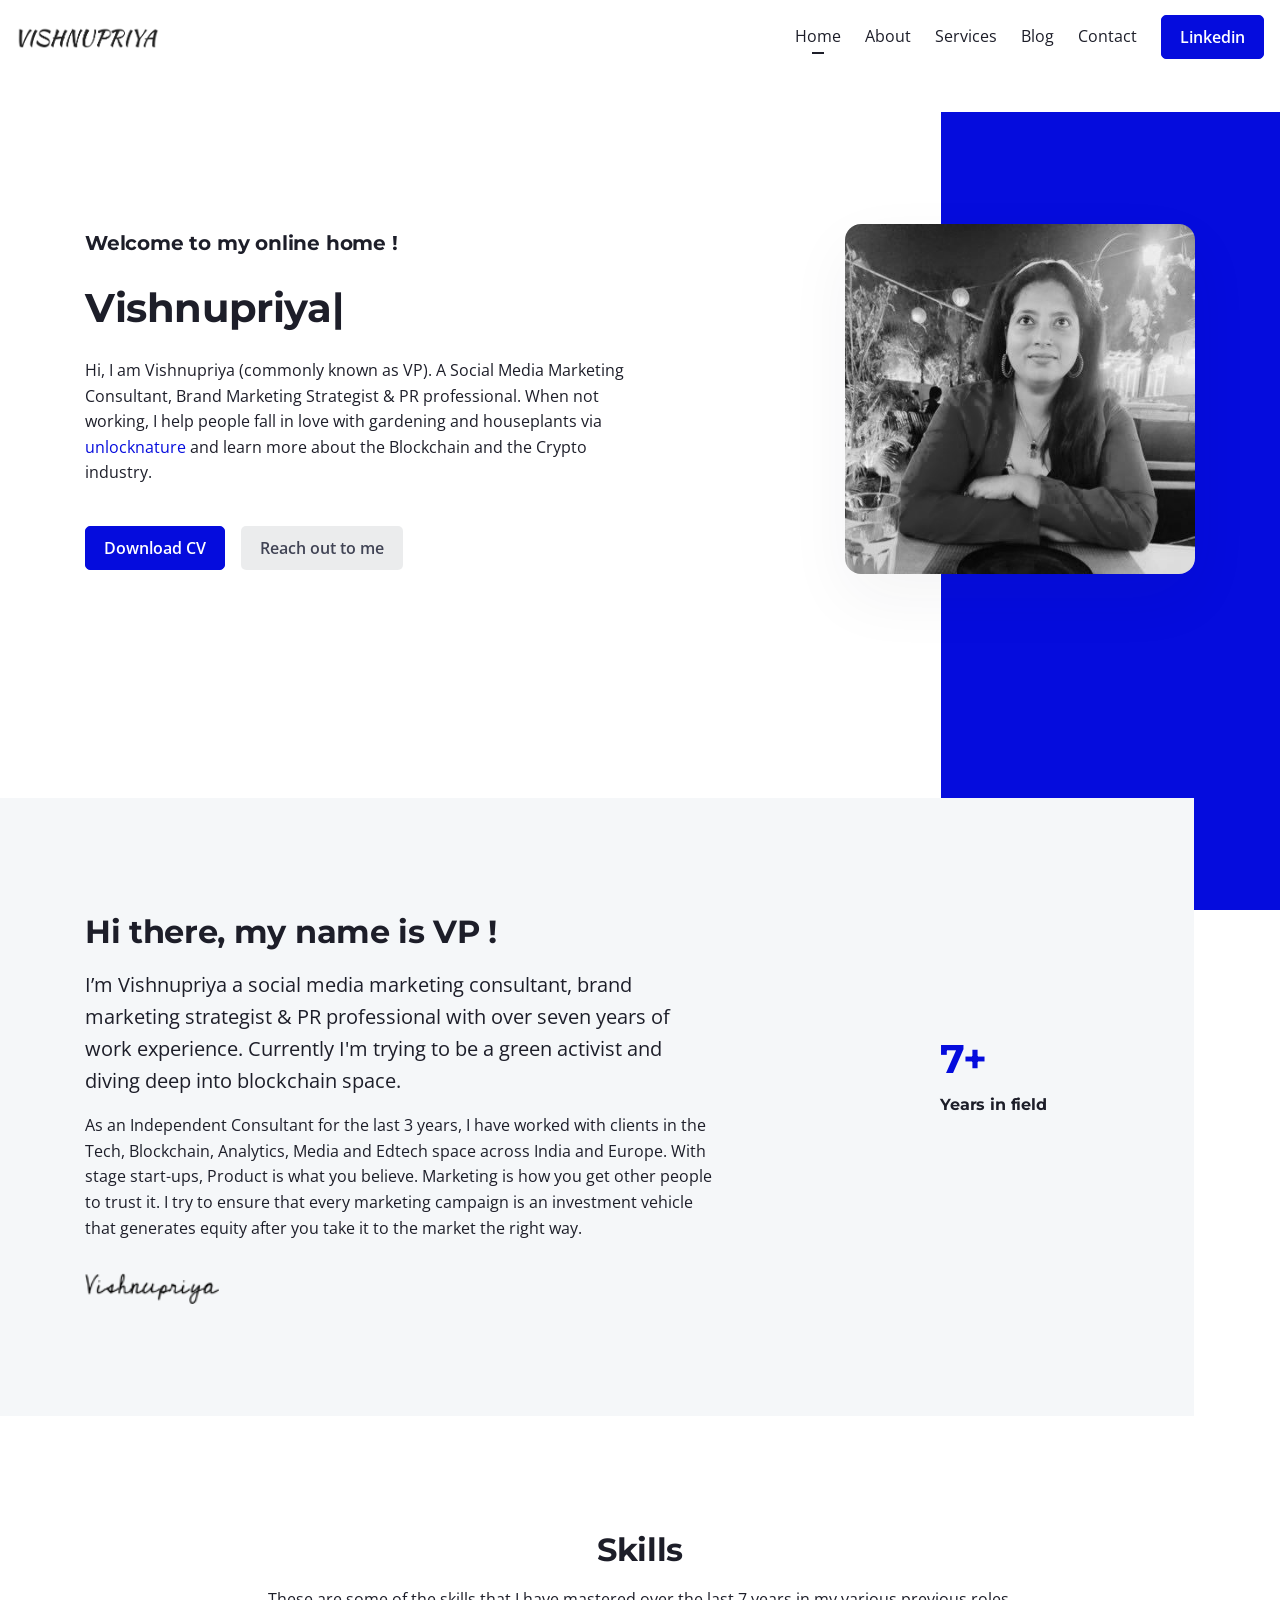
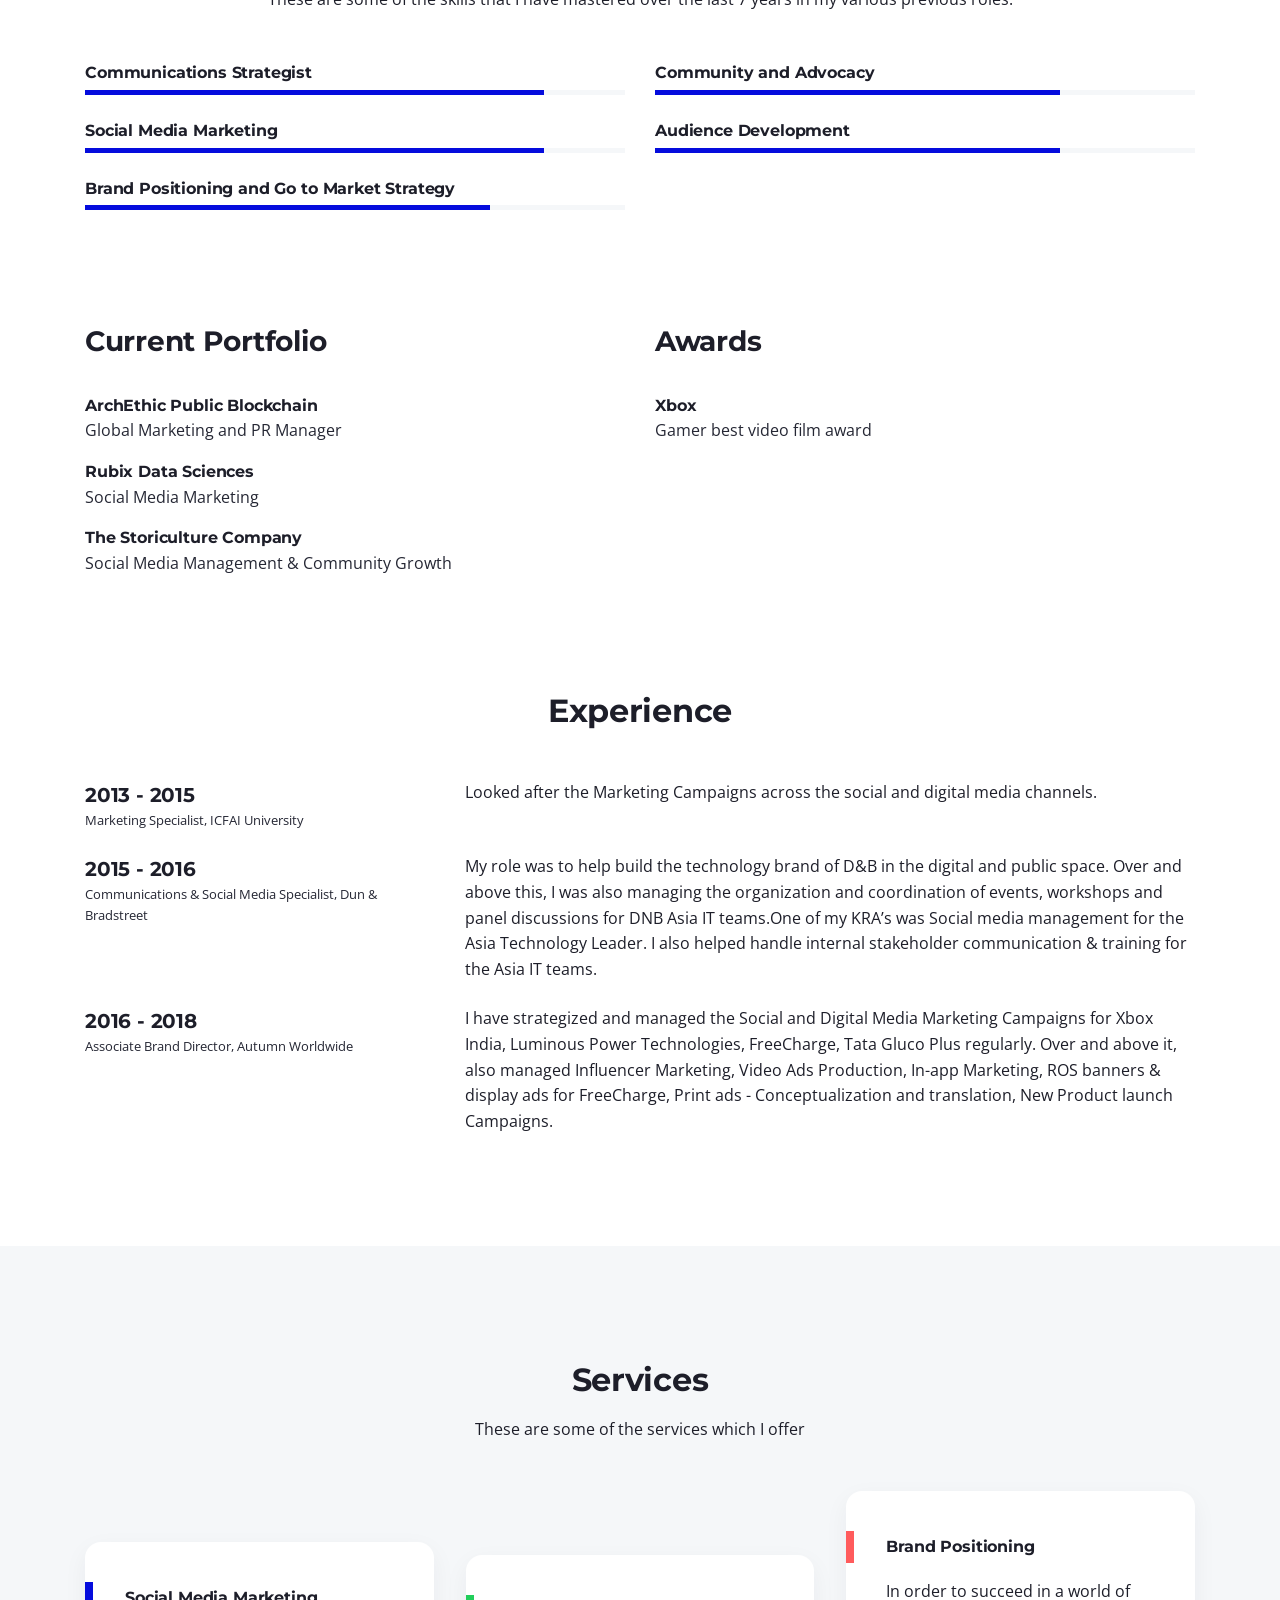
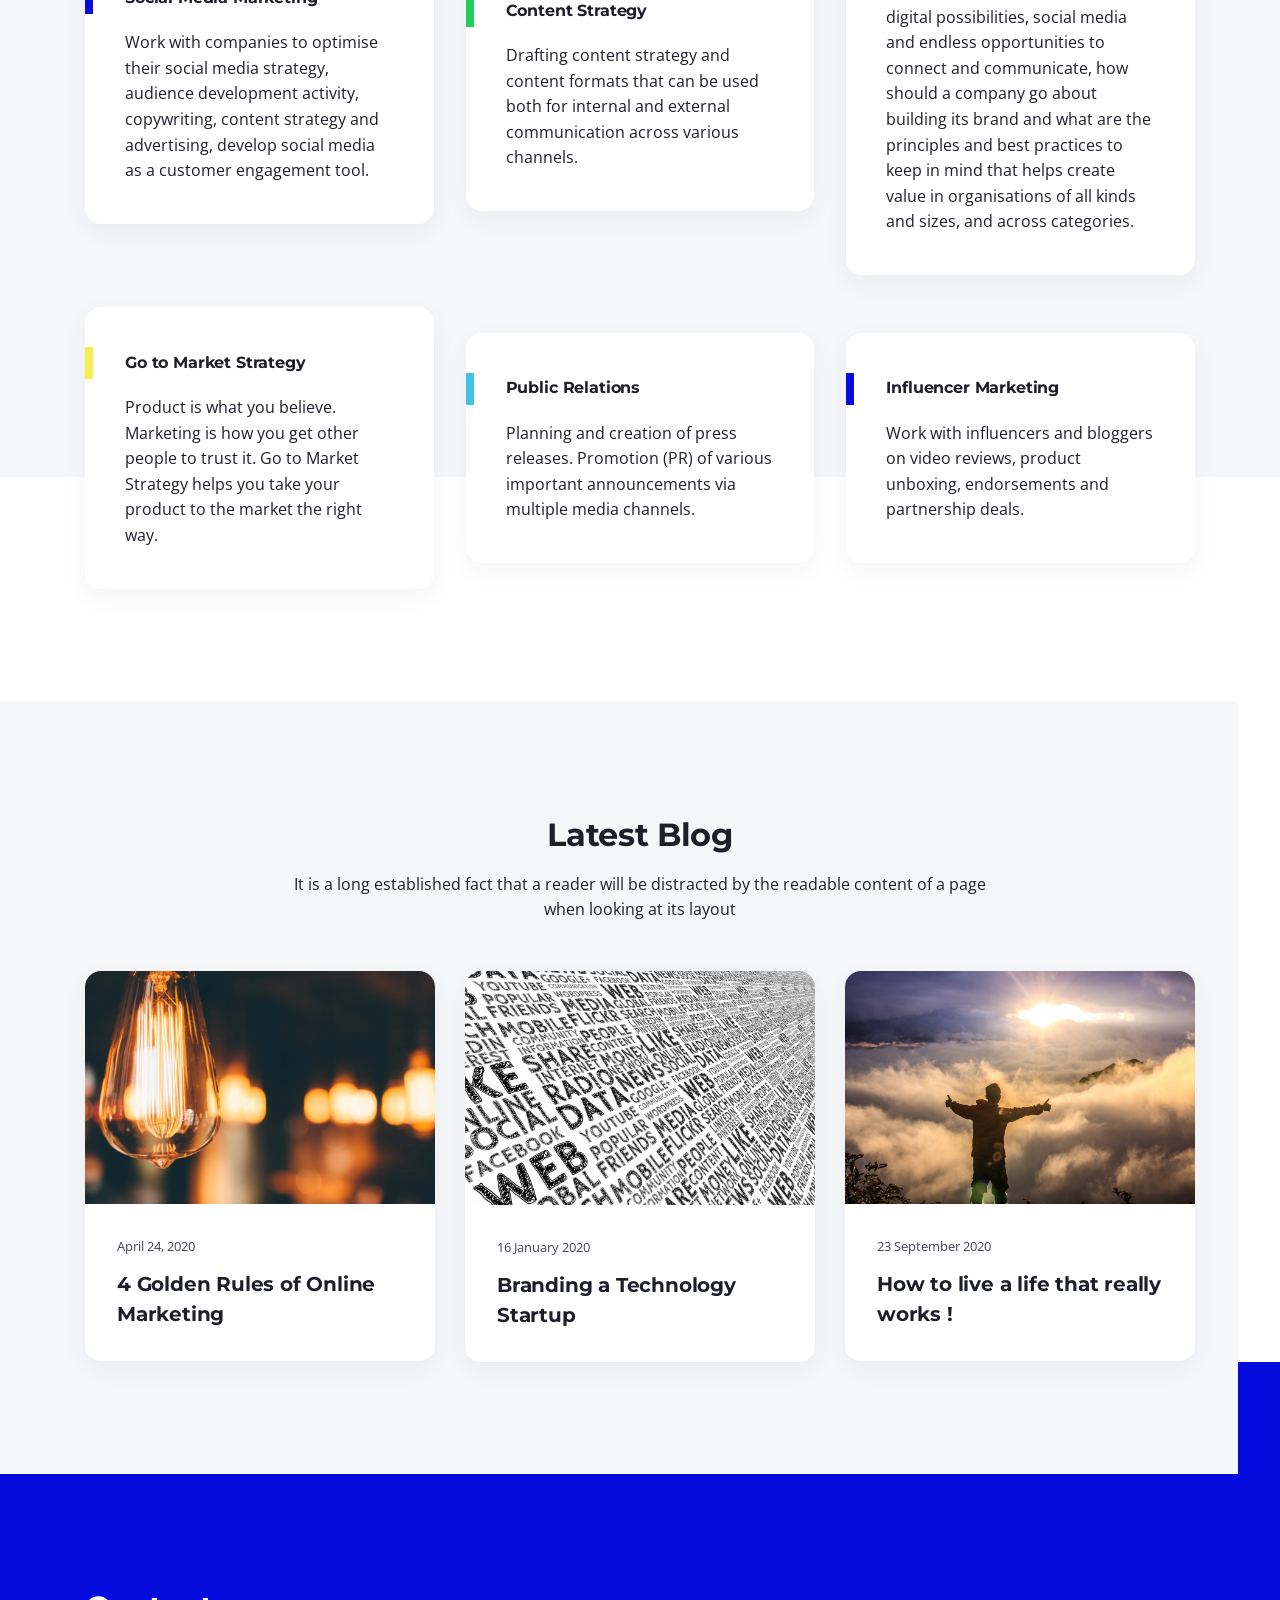
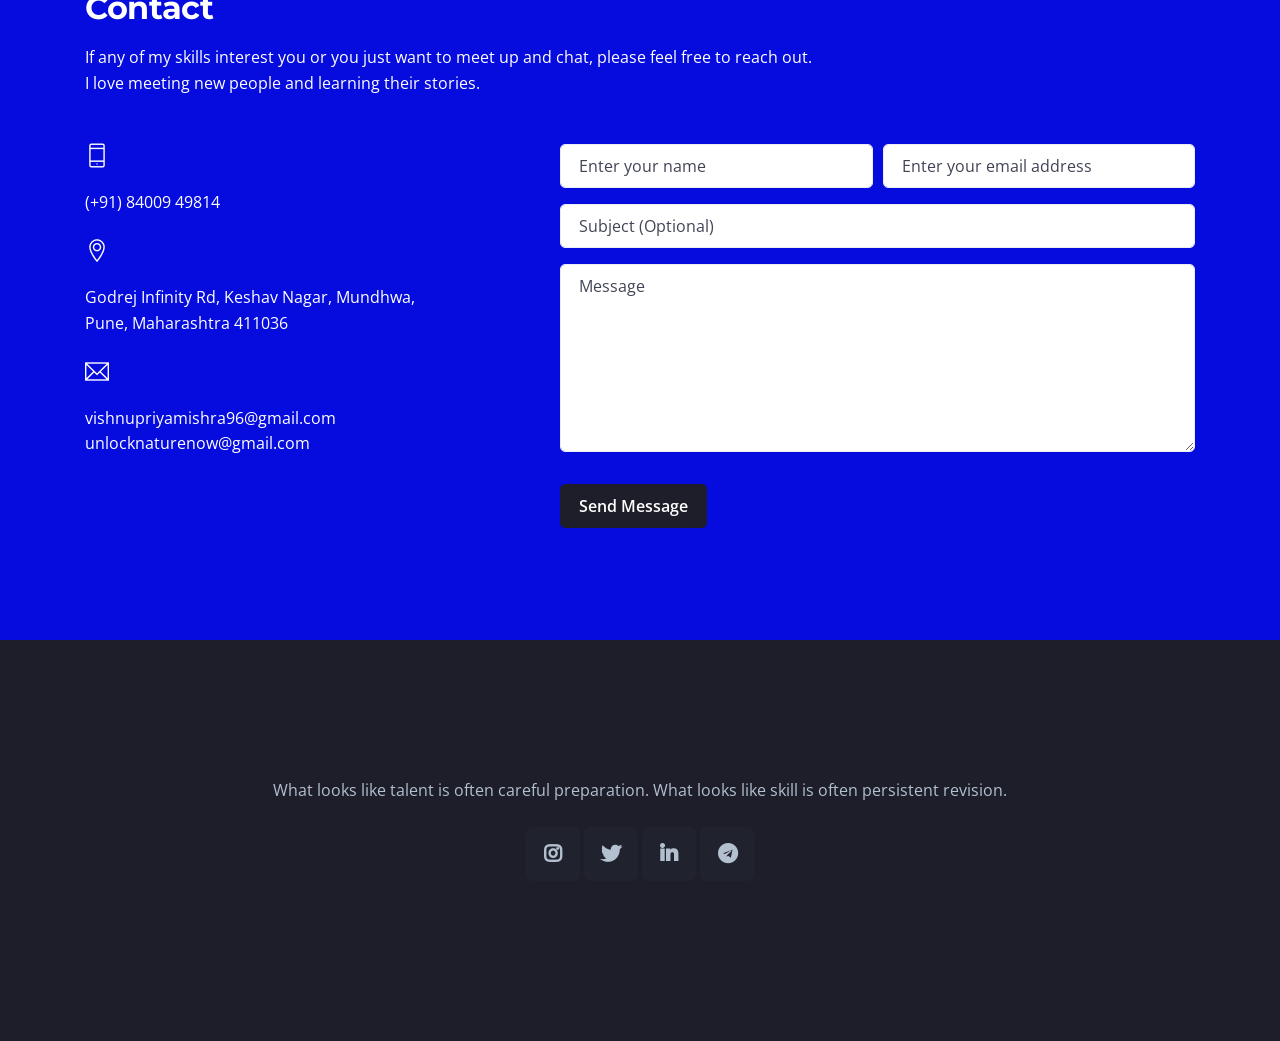
==== index.html @ 2e19e67f "portfolio" ====
﻿<!DOCTYPE html>
<html lang="en-US" class="no-js">
  <head>

    <!-- Title -->
    <title>Vishnupriya Portfolio</title>

    <!-- Required Meta Tags -->
    <meta charset="utf-8">
    <meta name="viewport" content="width=device-width, initial-scale=1, shrink-to-fit=no">
    <meta name="description" content="Bootstrap HTML template and UI kit by Erilisdesign">

    <!-- Libs CSS -->
    <link rel="stylesheet" href="assets/vendor/bootstrap/dist/css/bootstrap.min.css" type="text/css">
    <link rel="stylesheet" href="assets/vendor/font-awesome/css/all.min.css" type="text/css">
    <link rel="stylesheet" href="assets/vendor/themify-icons/css/themify-icons.css" type="text/css">
    <link rel="stylesheet" href="assets/vendor/slick/slick.min.css" type="text/css">
    <link rel="stylesheet" href="assets/vendor/featherlight/featherlight.min.css" type="text/css">
    <link rel="stylesheet" href="assets/vendor/featherlight/featherlight.gallery.min.css" type="text/css">

    <!-- Fonts -->
    <link href="https://fonts.googleapis.com/css2?family=Montserrat:wght@300;400;500;600;700&family=Open+Sans:wght@300;400;600;700&display=swap" rel="stylesheet">

    <!-- Theme CSS -->
    <link rel="stylesheet" href="assets/css/theme.css">
    <link rel="stylesheet" href="assets/css/utilities.css">

    <!-- Custom CSS -->
    <link rel="stylesheet" href="assets/css/custom.css">
    <link rel="icon" href="assets/images/favicon.png">

  </head>
  <body data-spy="scroll" data-target="#navbarCollapse">

    <!-- Loader -->
    <div class="loader bg-dark">
      <div class="spinner-grow text-primary" role="status">
        <span class="sr-only">Loading...</span>
      </div>
    </div>

    <!-- Site navigation -->
    <nav id="siteNavbar" class="site-navbar site-navbar-transparent navbar navbar-expand-lg navbar-light bg-white shadow-light fixed-top py-2">

      <a class="navbar-brand" href="index.html">
        <img src="assets/images/logo-white.png" alt="" class="navbar-brand-img navbar-brand-img-light">
       
        <img src="assets/images/VP6.png" alt="" width="108" class="navbar-brand-img navbar-brand-img-dark">
      </a>

      <button class="navbar-toggler-alternative" type="button" data-toggle="collapse" data-target="#navbarCollapse" aria-controls="siteNavbar" aria-expanded="false" aria-label="Toggle navigation">
        <span class="navbar-toggler-alternative-icon">
          <span></span>
        </span>
      </button>

      <div class="navbar-collapse collapse" id="navbarCollapse">

        <ul class="navbar-nav ml-auto">
          <li class="nav-item">
            <a class="nav-link scrollto" href="#home">Home</a>
          </li>
          <li class="nav-item">
            <a class="nav-link scrollto" href="#about">About</a>
          </li>
          <li class="nav-item">
            <a class="nav-link scrollto" href="#services">Services</a>
          </li>
          <!--li class="nav-item">
            <a class="nav-link scrollto" href="#portfolio">Portfolio</a>
          </li-->
          <li class="nav-item">
            <a class="nav-link scrollto" href="#blog">Blog</a>
          </li>
          <li class="nav-item">
            <a class="nav-link scrollto" href="#contact">Contact</a>
          </li>
        </ul>

        <a class="btn btn-primary d-block d-lg-inline-block ml-lg-3" href="https://www.linkedin.com/in/vishnupriyamishra/" target="_blank" rel="noopener nofollow">Linkedin</a>

      </div>
    </nav>

    <!-- Button - Back to top -->
    <a href="#" class="btn-back-to-top scrollto btn btn-icon btn-primary shadow-light mb-4 mr-4" tabindex="-1">
      <i class="fas fa-chevron-up btn-icon-inner"></i>
    </a>

    <section id="home" class="py-9 py-xl-12">
      <div class="container position-absolute top-0 bottom-0 left-0 right-0 mr-0 mx-lg-auto zindex-0 mt-12 d-none d-lg-block">
        <div class="row no-gutters position-absolute top-0 bottom-0 left-0 right-0">
          <div class="col-3 offset-9 position-absolute top-0 bottom-0 left-0 right-0">
            <div class="overlay overlay-advanced bg-primary vw-100 mb-n9 mb-xl-n12 ml-4"></div>
          </div>
        </div>
      </div>
      <div class="container align-self-center py-9 py-xl-12">
        <div class="row align-items-center">
          <div class="col-lg-6 text-center text-lg-left mb-8 mb-lg-0">

            <p class="h5 mb-5">Welcome to my online home !</p>
            <h1 class="mb-5">
              <span class="font-weight-bold" data-toggle="typed" data-options='{"strings": ["Vishnupriya", "Marketing Professional", "PR consultant"]}'></span>
            </h1>
            <p class="mb-7">Hi, I am Vishnupriya (commonly known as VP). A Social Media Marketing Consultant, Brand Marketing Strategist & PR professional. When not working, I help people fall in love with gardening and houseplants via <a href="https://www.instagram.com/unlocknature_/" target="_blank">unlocknature</a> and learn more about the Blockchain and the Crypto industry.</p>
            <a href="./vp-resume.pdf" target="_blank" class="btn btn-primary d-block d-md-inline-block mb-3 mb-md-0" download>Download CV</a>
            <a href="#contact" class="btn btn-soft-secondary scrollto d-block ml-md-3 d-md-inline-block">Reach out to me</a>

          </div>
          <div class="col-lg-4 offset-lg-2">
            <img class="img-fluid d-block w-50 w-lg-100 rounded-3x shadow-light-lg mx-auto" src="assets/images/avatars/bitmap.png" alt="">
          </div>
        </div>
      </div>
    </section>

    <!-- About -->
    <section id="about" class="py-9 py-xl-12">
      <div class="container position-absolute top-0 bottom-0 left-0 right-0 mr-0 mx-xl-auto zindex-0">
        <div class="overlay overlay-advanced bg-light vw-100 left-auto mr-xl-4"></div>
      </div>
      <div class="container">
        <div class="row align-items-center">
          <div class="col-lg-7 mb-9 mb-lg-0">
            <h2 class="mb-4">Hi there, my name is VP !</h2>
            <p class="lead">I’m Vishnupriya a social media marketing consultant, brand marketing strategist & PR professional with over seven years of work experience. Currently I'm trying to be a green activist and diving deep into blockchain space.</p>
            <p class="mb-6">As an Independent Consultant for the last 3 years, I have worked with clients in the Tech, Blockchain, Analytics, Media and Edtech space across India and Europe. With stage start-ups, Product is what you believe. Marketing is how you get other people to trust it. I try to ensure that every marketing campaign is an investment vehicle that generates equity after you take it to the market the right way. 
              </p>
            <img src="assets/images/image123.png" alt="">
          </div>
          <div class="col-lg-3 offset-lg-2">
            <div class="row">
              <div class="col-sm-4 col-lg-12 mb-5 mb-sm-0 mb-lg-5">
                <p class="h1 text-primary mb-2">7+</p>
                <p class="h6 mb-0">Years in field</p>
              </div>

              <div class="col-sm-4 col-lg-12 mb-5 mb-sm-0 mb-lg-5">
                <p class="h1 text-primary mb-2"></p>
                <p class="h6 mb-0"></p>
              </div>

              <div class="col-sm-4 col-lg-12">
                <p class="h1 text-primary mb-2"></p>
                <p class="h6 mb-0"></p>
              </div>
            </div>
          </div>
        </div>
      </div>
    </section>

    <section class="py-9 py-xl-12">
      <div class="container">
        <div class="row mb-8">
          <div class="col-lg-9 mx-auto text-center">
            <h2 class="mb-4">Skills</h2>
            <p>These are some of the skills that I have mastered over the last 7 years in my various previous roles.</p>
          </div>
        </div>
        <div class="row mb-9 mb-xl-12">
          <div class="col-md-6 mb-4 mb-md-0">
            <p class="h6 mb-1">Communications Strategist</p>
            <div class="progress mb-5 rounded-0" style="height:5px">
              <div class="progress-bar" role="progressbar" style="width: 85%" aria-valuenow="85" aria-valuemin="0" aria-valuemax="100"></div>
            </div>
            <p class="h6 mb-1">Social Media Marketing</p>
            <div class="progress mb-5 rounded-0" style="height:5px">
              <div class="progress-bar" role="progressbar" style="width: 85%" aria-valuenow="85" aria-valuemin="0" aria-valuemax="100"></div>
            </div>
            <p class="h6 mb-1">Brand Positioning and Go to Market Strategy</p>
            <div class="progress rounded-0" style="height:5px">
              <div class="progress-bar" role="progressbar" style="width: 75%" aria-valuenow="75" aria-valuemin="0" aria-valuemax="100"></div>
            </div>
          </div>
          <div class="col-md-6">
            <p class="h6 mb-1">Community and Advocacy</p>
            <div class="progress mb-5 rounded-0" style="height:5px">
              <div class="progress-bar" role="progressbar" style="width: 75%" aria-valuenow="75" aria-valuemin="0" aria-valuemax="100"></div>
            </div>
            <p class="h6 mb-1">Audience Development </p>
            <div class="progress rounded-0" style="height:5px">
              <div class="progress-bar" role="progressbar" style="width: 75%" aria-valuenow="75" aria-valuemin="0" aria-valuemax="100"></div>
            </div>
          </div>
        </div>

        <div class="row mb-9 mb-xl-12">
          <div class="col-md-6">
            <h5 class="h3 text-center text-lg-left mb-6">Current Portfolio</h5>
            <p class="h6 mb-0">ArchEthic Public Blockchain</p>
            <p class="text-gray-800">Global Marketing and PR Manager</p>
            <p class="h6 mb-0">Rubix Data Sciences</p>
            <p class="text-gray-800">Social Media Marketing</p>
            <p class="h6 mb-0">The Storiculture Company</p>
            <p class="text-gray-800">Social Media Management & Community Growth</p>
          </div>

          <div class="col-md-6 mb-7 mb-md-0">
            <h5 class="h3 text-center text-lg-left mb-6">Awards</h5>
            <p class="h6 mb-0">Xbox</p>
            <p class="text-gray-800">Gamer best video film award</p>
          </div>
        </div>

        <h2 class="text-center mb-8">Experience</h2>

        <div class="row mb-5">
          <div class="col-lg-4 mb-1 mb-lg-0">
            <p class="h5 mb-0">2013 - 2015</p>
            <p class="small text-gray-800"> Marketing Specialist, ICFAI University</p>
          </div>
          <div class="col-lg-8">
            <p>Looked after the Marketing Campaigns across the social and digital media channels.</p>
          </div>
        </div>

        <div class="row mb-5">
          <div class="col-lg-4 mb-1 mb-lg-0">
            <p class="h5 mb-0">2015 - 2016</p>
            <p class="small text-gray-800"> Communications & Social Media Specialist, Dun & Bradstreet</p>
          </div>
          <div class="col-lg-8">
            <p>My role was to help build the technology brand of D&B in the digital and public space. Over and above this, I was also managing the organization and coordination of events, workshops and panel discussions for DNB Asia IT teams.
              ​
              One of my KRA’s was ​Social media management for the Asia Technology Leader. I also helped handle internal stakeholder communication & training for the Asia IT teams.
              </p>
          </div>
        </div>

        <div class="row">
          <div class="col-lg-4 mb-1 mb-lg-0">
            <p class="h5 mb-0">2016 - 2018</p>
            <p class="small text-gray-800">Associate Brand Director, Autumn Worldwide</p>
          </div>
          <div class="col-lg-8">
            <p>I have strategized and managed the Social and Digital Media Marketing Campaigns for 
              Xbox India,
              Luminous Power Technologies,
              FreeCharge,
              Tata Gluco Plus regularly. 
              
              Over and above it, also managed
              
              Influencer Marketing,
              
              Video Ads Production,
              
              In-app Marketing, ROS banners & display ads for FreeCharge,
              
              Print ads - Conceptualization and translation, 
              
              New Product launch Campaigns.
              
            </p>
          </div>
        </div>
      </div>
    </section>

    <!-- Services -->
    <section id="services" class="pt-9 pt-xl-12 pb-0 bg-light">
      <div class="container">
        <div class="row mb-8">
          <div class="col-lg-9 mx-auto text-center">
            <h2 class="mb-4">Services</h2>
            <p>These are some of the services which I offer</p>
          </div>
        </div>
        <div class="row align-items-center mt-n6 mb-n9 mb-xl-n12 mx-n4">

          <div class="col-md-6 col-lg-4 pt-6 px-4">
            <div class="p-7 shadow-light shadow-lift rounded-3x bg-white">
              <div class="d-flex align-items-center mb-4 ml-n7">
                <div class="w--2 h--8 bg-primary mr-6 my-0"></div>
                <h4 class="h6 mb-0">Social Media Marketing</h4>
              </div>
              <p>Work with companies to optimise their social media strategy, audience development activity, copywriting, content strategy and advertising, develop social media as a customer engagement tool.</p>
            </div>
          </div>

          <div class="col-md-6 col-lg-4 pt-6 px-4">
            <div class="p-7 shadow-light shadow-lift rounded-3x bg-white">
              <div class="d-flex align-items-center mb-4 ml-n7">
                <div class="w--2 h--8 bg-success mr-6 my-0"></div>
                <h4 class="h6 mb-0">Content Strategy</h4>
              </div>
              <p>Drafting content strategy and content formats that can be used both for internal and external communication across various channels. </p>
            </div>
          </div>

          <div class="col-md-6 col-lg-4 pt-6 px-4">
            <div class="p-7 shadow-light shadow-lift rounded-3x bg-white">
              <div class="d-flex align-items-center mb-4 ml-n7">
                <div class="w--2 h--8 bg-danger mr-6 my-0"></div>
                <h4 class="h6 mb-0">Brand Positioning</h4>
              </div>
              <p>In order to succeed in a world of digital possibilities, social media and endless opportunities to connect and communicate, how should a company go about building its brand and what are the principles and best practices to keep in mind that helps create value in organisations of all kinds and sizes, and across categories.
              </p>
            </div>
          </div>

          <div class="col-md-6 col-lg-4 pt-6 px-4">
            <div class="p-7 shadow-light shadow-lift rounded-3x bg-white">
              <div class="d-flex align-items-center mb-4 ml-n7">
                <div class="w--2 h--8 bg-warning mr-6 my-0"></div>
                <h4 class="h6 mb-0">Go to Market Strategy</h4>
              </div>
              <p>Product is what you believe. Marketing is how you get other people to trust it. Go to Market Strategy helps you take your product to the market the right way.</p>
            </div>
          </div>

          <div class="col-md-6 col-lg-4 pt-6 px-4">
            <div class="p-7 shadow-light shadow-lift rounded-3x bg-white">
              <div class="d-flex align-items-center mb-4 ml-n7">
                <div class="w--2 h--8 bg-info mr-6 my-0"></div>
                <h4 class="h6 mb-0">Public Relations</h4>
              </div>
              <p>Planning and creation of press releases. Promotion (PR) of various important announcements via multiple media channels.</p>
            </div>
          </div>

          <div class="col-md-6 col-lg-4 pt-6 px-4">
            <div class="p-7 shadow-light shadow-lift rounded-3x bg-white">
              <div class="d-flex align-items-center mb-4 ml-n7">
                <div class="w--2 h--8 bg-primary mr-6 my-0"></div>
                <h4 class="h6 mb-0">Influencer Marketing</h4>
              </div>
              <p>Work with influencers and bloggers on video reviews, product unboxing, endorsements and partnership deals.</p>
            </div>
          </div>

        </div>
      </div>
    </section>

    <!-- Portfolio -->
    <section id="portfolio" class="py-9 py-xl-12 bg-white">
    
    </section>

    <!-- Blog -->
    <section id="blog" class="py-9 py-xl-12 zindex-2">
      <div class="container position-absolute top-0 bottom-0 left-0 right-0 ml-0 mx-xl-auto zindex-0">
        <div class="overlay overlay-advanced bg-light vw-100 ml-xl-n12"></div>
      </div>
      <div class="container">
        <div class="row mb-8">
          <div class="col-lg-8 mx-auto text-center">
            <h2 class="mb-4">Latest Blog</h2>
            <p>It is a long established fact that a reader will be distracted by the readable content of a page when looking at its layout</p>
          </div>
        </div>
        <div class="row">

          <div class="col-md-4 col-sm-6 mb-5 mb-md-0">
            <div class="card border-0 bg-white shadow-light shadow-lift rounded-3x overflow-hidden">
              <img class="card-img-top" src="assets/images/blog/blog1.png" alt="">
              <div class="card-body p-6">
                <small class="text-muted d-block mb-3">April 24, 2020</small>
                <h5 class="mb-0"><a href="blog-single1.html" class="text-dark">4 Golden Rules of Online Marketing</a></h5>
              </div>
            </div>
          </div>

          <div class="col-md-4 col-sm-6 mb-5 mb-md-0">
            <div class="card border-0 bg-white shadow-light shadow-lift rounded-3x overflow-hidden">
              <img class="card-img-top" src="assets/images/blog/branding-tech.jpg" alt="">
              <div class="card-body p-6">
                <small class="text-muted d-block  mb-3">16 January 2020 </small>
                <h5 class="mb-0"><a href="blog-single2.html" class="text-dark">Branding a Technology Startup</a></h5>
              </div>
            </div>
          </div>

          <div class="col-md-4 col-sm-6">
            <div class="card border-0 bg-white shadow-light shadow-lift rounded-3x overflow-hidden">
              <img class="card-img-top" src="assets/images/blog/life.jpg" alt="">
              <div class="card-body p-6">
                <small class="text-muted d-block  mb-3">23 September 2020</small>
                <h5 class="mb-0"><a href="blog-single3.html" class="text-dark">How to live a life that really works !</a></h5>
              </div>
            </div>
          </div>

        </div>
      </div>
    </section>

    <!-- Contact -->
    <section id="contact" class="py-9 py-xl-12">
      <div class="overlay overlay-advanced bg-primary mt-xl-n12"></div>
      <div class="container text-white">
        <div class="row mb-8">
          <div class="col-lg-8">
            <h2 class="mb-4">Contact</h2>
            <p>If any of my skills interest you or you just want to meet up and chat, please feel free to reach out. I love meeting new people and learning their stories.</p>
          </div>
        </div>

        <div class="row">
          <div class="col-lg-4 mb-8 mb-lg-0">
            <div class="row">

              <div class="col-sm-6 col-md-4 col-lg-12 mb-5 mb-md-0 mb-lg-5">
                <div class="icon icon-4x mb-4">
                  <i class="ti-mobile"></i>
                </div>
                <p>(+91) 84009 49814<br/>
                </p>
              </div>

              <div class="col-sm-6 col-md-4 col-lg-12 mb-5 mb-md-0 mb-lg-5">
                <div class="icon icon-4x mb-4">
                  <i class="ti-location-pin"></i>
                </div>
                <p>Godrej Infinity Rd, Keshav Nagar, Mundhwa, Pune, Maharashtra 411036</p>
              </div>

              <div class="col-sm-6 col-md-4 col-lg-12">
                <div class="icon icon-4x mb-4">
                  <i class="ti-email"></i>
                </div>
                <p>
                  <a href="mailto:vishnupriyamishra96@gmail.com" class="text-white">vishnupriyamishra96@gmail.com</a><br/>
                  <a href="mailto:unlocknaturenow@gmail.com" class="text-white">unlocknaturenow@gmail.com</a>
                </p>
              </div>

            </div>
          </div>
          <div class="col-lg-7 offset-lg-1">

            <div class="contact-form">
              <form class="mb-0" id="cf" name="cf" action="include/sendemail.php" method="post" autocomplete="off">
                <div class="form-row">

                  <div class="form-process"></div>

                  <div class="col-md-6">
                    <div class="form-group">
                      <input type="text" id="cf-name" name="cf-name" placeholder="Enter your name" class="form-control required">
                    </div>
                  </div>

                  <div class="col-md-6">
                    <div class="form-group">
                      <input type="email" id="cf-email" name="cf-email" placeholder="Enter your email address" class="form-control required">
                    </div>
                  </div>

                  <div class="col-12">
                    <div class="form-group">
                      <input type="text" id="cf-subject" name="cf-subject" placeholder="Subject (Optional)" class="form-control">
                    </div>
                  </div>

                  <div class="col-12 mb-4">
                    <div class="form-group">
                      <textarea name="cf-message" id="cf-message" placeholder="Message" class="form-control required" rows="7"></textarea>
                    </div>
                  </div>

                  <div class="col-12 d-none">
                    <input type="text" id="cf-botcheck" name="cf-botcheck" value="" class="form-control" />
                  </div>

                  <div class="col-12 text-center text-lg-left">
                    <button class="btn btn-dark" type="submit" id="cf-submit" name="cf-submit">Send Message</button>
                  </div>

                  <input type="hidden" name="prefix" value="cf-">

                </div>
              </form>
              <div class="contact-form-result text-center"></div>
            </div>

          </div>
        </div>
      </div>
    </section>

    <!-- Footer -->
    <footer class="position-relative py-9 py-lg-12 bg-dark text-gray-500">
      <div class="container px-xl-10">
        <div class="row">
          <div class="col-lg-10 mx-auto text-center">
            <img src="assets/images/logo-white.png" alt="" class="img-fluid mb-5">
            <p class="text-gray-400 mb-5">What looks like talent is often careful preparation. What looks like skill is often persistent revision.</p>
            <ul class="list-inline mb-8">

              <li class="list-inline-item mx-0">
                <a class="btn btn-lg btn-icon btn-soft-secondary text-gray-400" target="_blank" href="https://www.instagram.com/vpm_01/" tabindex="0">
                  <i class="fab fa-instagram btn-icon-inner"></i>
                </a>
              </li>

              <li class="list-inline-item mx-0">
                <a class="btn btn-lg btn-icon btn-soft-secondary text-gray-400" target="_blank" href="https://twitter.com/vpmishra01" tabindex="0">
                  <i class="fab fa-twitter btn-icon-inner"></i>
                </a>
              </li>

              <li class="list-inline-item mx-0">
                <a class="btn btn-lg btn-icon btn-soft-secondary text-gray-400" target="_blank" href="https://www.linkedin.com/in/vishnupriyamishra/" tabindex="0">
                  <i class="fab fa-linkedin-in btn-icon-inner"></i>
                </a>
              </li>

              <li class="list-inline-item mx-0">
                <a class="btn btn-lg btn-icon btn-soft-secondary text-gray-400" target="_blank" href="https://t.me/vpm_01" tabindex="0">
                  <i class="fab fa-telegram btn-icon-inner"></i>
                </a>
              </li>

            </ul>
           
          </div>
        </div>
      </div>
    </footer>

    <!-- Libs JS -->
    <script src="assets/vendor/jquery/dist/jquery.min.js"></script>
    <script src="assets/vendor/popper.js/dist/popper.min.js"></script>
    <script src="assets/vendor/bootstrap/dist/js/bootstrap.min.js"></script>
    <script src="assets/vendor/jquery-validation/dist/jquery.validate.min.js"></script>
    <script src="assets/vendor/jquery-form/dist/jquery.form.min.js"></script>
    <script src="assets/vendor/imagesloaded/imagesloaded.pkgd.min.js"></script>
    <script src="assets/vendor/isotope/dist/isotope.pkgd.min.js"></script>
    <script src="assets/vendor/featherlight/featherlight.min.js"></script>
    <script src="assets/vendor/featherlight/jquery.detect_swipe.js"></script>
    <script src="assets/vendor/featherlight/featherlight.gallery.min.js"></script>
    <script src="assets/vendor/jquery.scrollTo/jquery.scrollTo.min.js"></script>
    <script src="assets/vendor/jQuery.countdown/dist/jquery.countdown.min.js"></script>
    <script src="assets/vendor/typed.js/typed.min.js"></script>
    <script src="assets/vendor/slick/slick.min.js"></script>

    <!-- Theme JS -->
    <script src="assets/js/main.js"></script>

  </body>
</html>
---- assets/vendor/featherlight/featherlight.min.css ----
/**
 * Featherlight - ultra slim jQuery lightbox
 * Version 1.7.13 - http://noelboss.github.io/featherlight/
 *
 * Copyright 2018, Noël Raoul Bossart (http://www.noelboss.com)
 * MIT Licensed.
**/
html.with-featherlight{overflow:hidden}.featherlight{display:none;position:fixed;top:0;right:0;bottom:0;left:0;z-index:2147483647;text-align:center;white-space:nowrap;cursor:pointer;background:#333;background:rgba(0,0,0,0)}.featherlight:last-of-type{background:rgba(0,0,0,.8)}.featherlight:before{content:'';display:inline-block;height:100%;vertical-align:middle}.featherlight .featherlight-content{position:relative;text-align:left;vertical-align:middle;display:inline-block;overflow:auto;padding:25px 25px 0;border-bottom:25px solid transparent;margin-left:5%;margin-right:5%;max-height:95%;background:#fff;cursor:auto;white-space:normal}.featherlight .featherlight-inner{display:block}.featherlight link.featherlight-inner,.featherlight script.featherlight-inner,.featherlight style.featherlight-inner{display:none}.featherlight .featherlight-close-icon{position:absolute;z-index:9999;top:0;right:0;line-height:25px;width:25px;cursor:pointer;text-align:center;font-family:Arial,sans-serif;background:#fff;background:rgba(255,255,255,.3);color:#000;border:0;padding:0}.featherlight .featherlight-close-icon::-moz-focus-inner{border:0;padding:0}.featherlight .featherlight-image{width:100%}.featherlight-iframe .featherlight-content{border-bottom:0;padding:0;-webkit-overflow-scrolling:touch}.featherlight iframe{border:0}.featherlight *{-webkit-box-sizing:border-box;-moz-box-sizing:border-box;box-sizing:border-box}@media only screen and (max-width:1024px){.featherlight .featherlight-content{margin-left:0;margin-right:0;max-height:98%;padding:10px 10px 0;border-bottom:10px solid transparent}}@media print{html.with-featherlight>*>:not(.featherlight){display:none}}
---- assets/vendor/featherlight/featherlight.gallery.min.css ----
/**
 * Featherlight Gallery – an extension for the ultra slim jQuery lightbox
 * Version 1.7.13 - http://noelboss.github.io/featherlight/
 *
 * Copyright 2018, Noël Raoul Bossart (http://www.noelboss.com)
 * MIT Licensed.
**/
.featherlight-next,.featherlight-previous{display:block;position:absolute;top:25px;right:25px;bottom:0;left:80%;cursor:pointer;-webkit-touch-callout:none;-webkit-user-select:none;-khtml-user-select:none;-moz-user-select:none;-ms-user-select:none;user-select:none;background:rgba(0,0,0,0)}.featherlight-previous{left:25px;right:80%}.featherlight-next:hover,.featherlight-previous:hover{background:rgba(255,255,255,.25)}.featherlight-next span,.featherlight-previous span{display:none;position:absolute;top:50%;left:5%;width:82%;text-align:center;font-size:80px;line-height:80px;margin-top:-40px;text-shadow:0 0 5px #fff;color:#fff;font-style:normal;font-weight:400}.featherlight-next span{right:5%;left:auto}.featherlight-next:hover span,.featherlight-previous:hover span{display:inline-block}.featherlight-first-slide.featherlight-last-slide .featherlight-next,.featherlight-first-slide.featherlight-last-slide .featherlight-previous,.featherlight-loading .featherlight-next,.featherlight-loading .featherlight-previous,.featherlight-swipe-aware .featherlight-next,.featherlight-swipe-aware .featherlight-previous{display:none}@media only screen and (max-device-width:1024px){.featherlight-next:hover,.featherlight-previous:hover{background:0 0}.featherlight-next span,.featherlight-previous span{display:block}}@media only screen and (max-width:1024px){.featherlight-next,.featherlight-previous{top:10px;right:10px;left:85%}.featherlight-previous{left:10px;right:85%}.featherlight-next span,.featherlight-previous span{margin-top:-30px;font-size:40px}}
---- assets/css/theme.css ----
/*
Theme Name: Personite
Description: Bootstrap Portfolio Template
Author: Erilisdesign
Theme URI: https://preview.erilisdesign.com/html/personite/
Author URI: https://themeforest.net/user/erilisdesign
Version: 1.0.0
License: https://themeforest.net/licenses/standard
*/

/*------------------------------------------------------
[Table of contents]

1. Global Styles
2. Typography
3. Forms
4. Buttons
5. Table
6. Nav
7. Navbar
8. Card
9. Accordion
10. Breadcrumb
11. Pagination
12. Badge
13. Alert
14. Progress
15. Listing
16. Modal
17. Popover
18. Avatar
19. Divider
20. Overlay
21. Countdown
22. Loader
23. Icons
24. Featherlight
25. Slick
26. Blog
27. Responsive Utilities
------------------------------------------------------*/

/*------------------------------------------------------
[1. Global Styles]
*/

html,
body {
  overflow-x: hidden;
}

::selection {
  color: #fff;
  background-color: #050CDD;
}

.bg-primary ::selection {
  color: #050CDD;
  background-color: #fff;
}

.container, .container-fluid {
  position: relative;
  z-index: 1;
}

section {
  position: relative;
  width: 100%;
  padding: 5rem 0;
}

.bg-image-holder img {
  display: none !important;
}

/*------------------------------------------------------
[2. Typography]
*/
h1, .h1 {
  font-weight: 700;
  line-height: 1.3;
}

h2, .h2 {
  font-weight: 700;
  line-height: 1.35;
}

h3, .h3 {
  font-weight: 700;
  line-height: 1.4;
}

h4, .h4 {
  font-weight: 700;
  line-height: 1.45;
}

h5, .h5 {
  font-weight: 700;
  line-height: 1.5;
}

h6, .h6 {
  font-weight: 700;
  line-height: 1.55;
}

h1, h2, h3, h4, h5, h6,
.h1, .h2, .h3, .h4, .h5, .h6 {
  letter-spacing: -0.01em;
}

h1 > a:hover, h2 > a:hover, h3 > a:hover, h4 > a:hover, h5 > a:hover, h6 > a:hover,
.h1 > a:hover, .h2 > a:hover, .h3 > a:hover, .h4 > a:hover, .h5 > a:hover, .h6 > a:hover {
  color: #0409ab;
}

p:last-child {
  margin-bottom: 0;
}

.cover-letter {
  position: relative;
  font-family: "Montserrat", Helvetica, sans-serif;
  font-size: 20rem;
  line-height: 1;
  font-weight: 700;
  color: rgba(0, 0, 0, 0.07);
  z-index: -1;
  -webkit-user-select: none;
          user-select: none;
}
.cover-letter.letter-2x {
  font-size: 25rem;
}
.cover-letter.letter-3x {
  font-size: 30rem;
}
.cover-letter.letter-4x {
  font-size: 35rem;
}
.cover-letter.letter-5x {
  font-size: 40rem;
}

/*------------------------------------------------------
[3. Forms]
*/
.contact-form-result,
.contact-form-result {
  display: none;
  margin-top: 1rem;
}

.form-control-soft-light {
  color: #fff;
  background-color: rgba(255, 255, 255, 0.05);
  border: 1px solid rgba(255, 255, 255, 0.2);
  box-shadow: none;
}
.form-control-soft-light:-moz-focusring {
  text-shadow: 0 0 0 #fff;
}
.form-control-soft-light::placeholder {
  color: rgba(255, 255, 255, 0.6);
}
.form-control-soft-light:focus {
  color: #fff;
  background-color: rgba(255, 255, 255, 0.05);
  border-color: rgba(255, 255, 255, 0.5);
  box-shadow: none, 0 0 0 0.2rem rgba(5, 12, 221, 0.25);
}
.form-control-soft-light:disabled, .form-control-soft-light[readonly] {
  background-color: rgba(234, 236, 241, 0.05);
}
.form-control-soft-light.form-control-plaintext {
  color: #fff;
  background-color: transparent;
  border: solid transparent;
  border-width: 1px 0;
}

select.form-control.form-control-soft-light:focus::-ms-value {
  color: #fff;
  background-color: rgba(255, 255, 255, 0.05);
}

.form-control-soft-dark {
  color: #1d1e29;
  background-color: rgba(29, 30, 41, 0.05);
  border: 1px solid rgba(29, 30, 41, 0.2);
  box-shadow: none;
}
.form-control-soft-dark:-moz-focusring {
  text-shadow: 0 0 0 #1d1e29;
}
.form-control-soft-dark::placeholder {
  color: rgba(29, 30, 41, 0.6);
}
.form-control-soft-dark:focus {
  color: #1d1e29;
  background-color: rgba(29, 30, 41, 0.05);
  border-color: rgba(29, 30, 41, 0.5);
  box-shadow: none, 0 0 0 0.2rem rgba(5, 12, 221, 0.25);
}
.form-control-soft-dark:disabled, .form-control-soft-dark[readonly] {
  background-color: rgba(141, 156, 175, 0.05);
}
.form-control-soft-dark.form-control-plaintext {
  color: #fff;
  background-color: transparent;
  border: solid transparent;
  border-width: 1px 0;
}

select.form-control.form-control-soft-dark:focus::-ms-value {
  color: #1d1e29;
  background-color: rgba(29, 30, 41, 0.05);
}

/*------------------------------------------------------
[4. Buttons]
*/
.btn.focus, .btn:focus {
  outline: 0;
  box-shadow: none;
}

.btn-pill {
  border-radius: 50rem;
}

.btn-icon {
  position: relative;
  line-height: 0;
  font-size: 1rem;
  width: 2.75rem;
  height: 2.75rem;
  padding: 0;
}
.btn-icon-inner {
  position: absolute;
  top: 50%;
  left: 50%;
  transform: translate(-50%, -50%);
}
.btn-icon-inner-bottom-minus {
  top: 80%;
}

.btn-icon.btn-sm {
  font-size: 0.8175rem;
  width: 1.9375rem;
  height: 1.9375rem;
}
.btn-icon.btn-lg {
  font-size: 1.25rem;
  width: 3.375rem;
  height: 3.375rem;
}

.btn-primary {
  background-color: #050CDD;
}

.btn-secondary {
  background-color: #414455;
}

.btn-success {
  background-color: #21ce5b;
}

.btn-info {
  background-color: #3fc4e3;
}

.btn-warning {
  background-color: #f3ed4f;
}

.btn-danger {
  background-color: #ff5b5c;
}

.btn-light {
  background-color: #f5f7f9;
}

.btn-dark {
  background-color: #1d1e29;
}

.btn-white {
  background-color: #fff;
}

.btn-outline-primary {
  border-color: #050CDD;
}

.btn-outline-secondary {
  border-color: #414455;
}

.btn-outline-success {
  border-color: #21ce5b;
}

.btn-outline-info {
  border-color: #3fc4e3;
}

.btn-outline-warning {
  border-color: #f3ed4f;
}

.btn-outline-danger {
  border-color: #ff5b5c;
}

.btn-outline-light {
  border-color: #f5f7f9;
}

.btn-outline-dark {
  border-color: #1d1e29;
}

.btn-outline-white {
  border-color: #fff;
}

.btn-soft-primary {
  color: #050CDD;
  background: rgba(5, 12, 221, 0.1);
  border-color: transparent;
}
.btn-soft-primary:hover, .btn-soft-primary:focus, .btn-soft-primary:active, .btn-soft-primary.active {
  color: #050CDD;
  background: rgba(5, 12, 221, 0.15);
  box-shadow: rgba(5, 12, 221, 0.35);
}
.btn-soft-primary.disabled, .btn-soft-primary:disabled {
  color: #050CDD;
  background-color: rgba(5, 12, 221, 0.1);
  box-shadow: none;
}
.btn-soft-primary:not(:disabled):not(.disabled):active, .btn-soft-primary:not(:disabled):not(.disabled).active, .show > .btn-soft-primary.dropdown-toggle {
  color: #050CDD;
  background: rgba(5, 12, 221, 0.2);
}

.btn-soft-secondary {
  color: #414455;
  background: rgba(65, 68, 85, 0.1);
  border-color: transparent;
}
.btn-soft-secondary:hover, .btn-soft-secondary:focus, .btn-soft-secondary:active, .btn-soft-secondary.active {
  color: #414455;
  background: rgba(65, 68, 85, 0.15);
  box-shadow: rgba(65, 68, 85, 0.35);
}
.btn-soft-secondary.disabled, .btn-soft-secondary:disabled {
  color: #414455;
  background-color: rgba(65, 68, 85, 0.1);
  box-shadow: none;
}
.btn-soft-secondary:not(:disabled):not(.disabled):active, .btn-soft-secondary:not(:disabled):not(.disabled).active, .show > .btn-soft-secondary.dropdown-toggle {
  color: #414455;
  background: rgba(65, 68, 85, 0.2);
}

.btn-soft-success {
  color: #21ce5b;
  background: rgba(33, 206, 91, 0.1);
  border-color: transparent;
}
.btn-soft-success:hover, .btn-soft-success:focus, .btn-soft-success:active, .btn-soft-success.active {
  color: #21ce5b;
  background: rgba(33, 206, 91, 0.15);
  box-shadow: rgba(33, 206, 91, 0.35);
}
.btn-soft-success.disabled, .btn-soft-success:disabled {
  color: #21ce5b;
  background-color: rgba(33, 206, 91, 0.1);
  box-shadow: none;
}
.btn-soft-success:not(:disabled):not(.disabled):active, .btn-soft-success:not(:disabled):not(.disabled).active, .show > .btn-soft-success.dropdown-toggle {
  color: #21ce5b;
  background: rgba(33, 206, 91, 0.2);
}

.btn-soft-info {
  color: #3fc4e3;
  background: rgba(63, 196, 227, 0.1);
  border-color: transparent;
}
.btn-soft-info:hover, .btn-soft-info:focus, .btn-soft-info:active, .btn-soft-info.active {
  color: #3fc4e3;
  background: rgba(63, 196, 227, 0.15);
  box-shadow: rgba(63, 196, 227, 0.35);
}
.btn-soft-info.disabled, .btn-soft-info:disabled {
  color: #3fc4e3;
  background-color: rgba(63, 196, 227, 0.1);
  box-shadow: none;
}
.btn-soft-info:not(:disabled):not(.disabled):active, .btn-soft-info:not(:disabled):not(.disabled).active, .show > .btn-soft-info.dropdown-toggle {
  color: #3fc4e3;
  background: rgba(63, 196, 227, 0.2);
}

.btn-soft-warning {
  color: #f3ed4f;
  background: rgba(243, 237, 79, 0.1);
  border-color: transparent;
}
.btn-soft-warning:hover, .btn-soft-warning:focus, .btn-soft-warning:active, .btn-soft-warning.active {
  color: #f3ed4f;
  background: rgba(243, 237, 79, 0.15);
  box-shadow: rgba(243, 237, 79, 0.35);
}
.btn-soft-warning.disabled, .btn-soft-warning:disabled {
  color: #f3ed4f;
  background-color: rgba(243, 237, 79, 0.1);
  box-shadow: none;
}
.btn-soft-warning:not(:disabled):not(.disabled):active, .btn-soft-warning:not(:disabled):not(.disabled).active, .show > .btn-soft-warning.dropdown-toggle {
  color: #f3ed4f;
  background: rgba(243, 237, 79, 0.2);
}

.btn-soft-danger {
  color: #ff5b5c;
  background: rgba(255, 91, 92, 0.1);
  border-color: transparent;
}
.btn-soft-danger:hover, .btn-soft-danger:focus, .btn-soft-danger:active, .btn-soft-danger.active {
  color: #ff5b5c;
  background: rgba(255, 91, 92, 0.15);
  box-shadow: rgba(255, 91, 92, 0.35);
}
.btn-soft-danger.disabled, .btn-soft-danger:disabled {
  color: #ff5b5c;
  background-color: rgba(255, 91, 92, 0.1);
  box-shadow: none;
}
.btn-soft-danger:not(:disabled):not(.disabled):active, .btn-soft-danger:not(:disabled):not(.disabled).active, .show > .btn-soft-danger.dropdown-toggle {
  color: #ff5b5c;
  background: rgba(255, 91, 92, 0.2);
}

.btn-soft-light {
  color: #f5f7f9;
  background: rgba(245, 247, 249, 0.1);
  border-color: transparent;
}
.btn-soft-light:hover, .btn-soft-light:focus, .btn-soft-light:active, .btn-soft-light.active {
  color: #f5f7f9;
  background: rgba(245, 247, 249, 0.15);
  box-shadow: rgba(245, 247, 249, 0.35);
}
.btn-soft-light.disabled, .btn-soft-light:disabled {
  color: #f5f7f9;
  background-color: rgba(245, 247, 249, 0.1);
  box-shadow: none;
}
.btn-soft-light:not(:disabled):not(.disabled):active, .btn-soft-light:not(:disabled):not(.disabled).active, .show > .btn-soft-light.dropdown-toggle {
  color: #f5f7f9;
  background: rgba(245, 247, 249, 0.2);
}

.btn-soft-dark {
  color: #1d1e29;
  background: rgba(29, 30, 41, 0.1);
  border-color: transparent;
}
.btn-soft-dark:hover, .btn-soft-dark:focus, .btn-soft-dark:active, .btn-soft-dark.active {
  color: #1d1e29;
  background: rgba(29, 30, 41, 0.15);
  box-shadow: rgba(29, 30, 41, 0.35);
}
.btn-soft-dark.disabled, .btn-soft-dark:disabled {
  color: #1d1e29;
  background-color: rgba(29, 30, 41, 0.1);
  box-shadow: none;
}
.btn-soft-dark:not(:disabled):not(.disabled):active, .btn-soft-dark:not(:disabled):not(.disabled).active, .show > .btn-soft-dark.dropdown-toggle {
  color: #1d1e29;
  background: rgba(29, 30, 41, 0.2);
}

.btn-soft-white {
  color: #fff;
  background: rgba(255, 255, 255, 0.1);
  border-color: transparent;
}
.btn-soft-white:hover, .btn-soft-white:focus, .btn-soft-white:active, .btn-soft-white.active {
  color: #fff;
  background: rgba(255, 255, 255, 0.15);
  box-shadow: rgba(255, 255, 255, 0.35);
}
.btn-soft-white.disabled, .btn-soft-white:disabled {
  color: #fff;
  background-color: rgba(255, 255, 255, 0.1);
  box-shadow: none;
}
.btn-soft-white:not(:disabled):not(.disabled):active, .btn-soft-white:not(:disabled):not(.disabled).active, .show > .btn-soft-white.dropdown-toggle {
  color: #fff;
  background: rgba(255, 255, 255, 0.2);
}

.btn-text-primary {
  color: #050CDD;
  background: transparent;
}
.btn-text-primary[href]:hover, .btn-text-primary[href]:focus, .btn-text-primary[href]:active, .btn-text-primary[type]:hover, .btn-text-primary[type]:focus, .btn-text-primary[type]:active {
  color: #030892;
}

.btn-text-secondary {
  color: #414455;
  background: transparent;
}
.btn-text-secondary[href]:hover, .btn-text-secondary[href]:focus, .btn-text-secondary[href]:active, .btn-text-secondary[type]:hover, .btn-text-secondary[type]:focus, .btn-text-secondary[type]:active {
  color: #20212a;
}

.btn-text-success {
  color: #21ce5b;
  background: transparent;
}
.btn-text-success[href]:hover, .btn-text-success[href]:focus, .btn-text-success[href]:active, .btn-text-success[type]:hover, .btn-text-success[type]:focus, .btn-text-success[type]:active {
  color: #168c3e;
}

.btn-text-info {
  color: #3fc4e3;
  background: transparent;
}
.btn-text-info[href]:hover, .btn-text-info[href]:focus, .btn-text-info[href]:active, .btn-text-info[type]:hover, .btn-text-info[type]:focus, .btn-text-info[type]:active {
  color: #1b9cba;
}

.btn-text-warning {
  color: #f3ed4f;
  background: transparent;
}
.btn-text-warning[href]:hover, .btn-text-warning[href]:focus, .btn-text-warning[href]:active, .btn-text-warning[type]:hover, .btn-text-warning[type]:focus, .btn-text-warning[type]:active {
  color: #e6de10;
}

.btn-text-danger {
  color: #ff5b5c;
  background: transparent;
}
.btn-text-danger[href]:hover, .btn-text-danger[href]:focus, .btn-text-danger[href]:active, .btn-text-danger[type]:hover, .btn-text-danger[type]:focus, .btn-text-danger[type]:active {
  color: #ff0f10;
}

.btn-text-light {
  color: #f5f7f9;
  background: transparent;
}
.btn-text-light[href]:hover, .btn-text-light[href]:focus, .btn-text-light[href]:active, .btn-text-light[type]:hover, .btn-text-light[type]:focus, .btn-text-light[type]:active {
  color: #c5d1dc;
}

.btn-text-dark {
  color: #1d1e29;
  background: transparent;
}
.btn-text-dark[href]:hover, .btn-text-dark[href]:focus, .btn-text-dark[href]:active, .btn-text-dark[type]:hover, .btn-text-dark[type]:focus, .btn-text-dark[type]:active {
  color: black;
}

.btn-text-white {
  color: #fff;
  background: transparent;
}
.btn-text-white[href]:hover, .btn-text-white[href]:focus, .btn-text-white[href]:active, .btn-text-white[type]:hover, .btn-text-white[type]:focus, .btn-text-white[type]:active {
  color: rgba(255, 255, 255, 0.8);
}

.btn-back-to-top {
  position: fixed;
  bottom: 0;
  right: 0;
  z-index: 1030;
  animation-name: fadeInUpBig;
  animation-duration: 0.5s;
  animation-fill-mode: forwards;
}

.btn-back-to-top:not(.show) {
  animation-name: fadeOutDownBig;
}

.dropdown-menu {
  padding-left: 1.75rem;
  padding-right: 1.75rem;
}

.dropdown-item {
  width: auto;
  min-width: 100%;
  margin-left: -1.75rem;
  margin-right: -1.75rem;
}
.dropdown-item:hover, .dropdown-item:focus {
  outline: none;
}
.dropdown-item + .dropdown-item {
  margin-top: 0.5rem;
}
.dropdown-item + .dropdown-divider {
  margin-top: 1rem;
}
.dropdown-item + .dropdown-item-text {
  margin-top: 0.5rem;
}
.dropdown-item + .dropdown-header {
  margin-top: 0.5rem;
}
.dropdown-item + .dropdown-header:not(:first-child) {
  margin-top: 1.25rem;
}

.dropdown-link {
  color: inherit;
}
.dropdown-link:hover {
  text-decoration: inherit;
}
.dropdown-link:hover, .dropdown-link:focus {
  outline: none;
}

.dropdown-divider + .dropdown-item {
  margin-top: 1rem;
}
.dropdown-divider + .dropdown-header {
  margin-top: 1rem;
}

.dropdown-item-text {
  margin-left: -1.75rem;
  margin-right: -1.75rem;
}
.dropdown-item-text + .dropdown-item {
  margin-top: 0.5rem;
}

.dropdown-header {
  margin-bottom: 0.5rem;
  margin-left: -1.75rem;
  margin-right: -1.75rem;
  padding-top: 0;
  padding-bottom: 0;
}
.dropdown-header + .dropdown-item {
  margin-top: 0.5rem;
}

.dropdown-menu-md {
  min-width: 25rem;
}

.dropdown-menu-lg {
  min-width: 35rem;
}

.dropdown-menu-xl {
  min-width: 40rem;
}

.dropdown-menu-lg,
.dropdown-menu-xl {
  padding: 1.75rem 0;
}
.dropdown-menu-lg .dropdown-item,
.dropdown-menu-lg .dropdown-header,
.dropdown-menu-xl .dropdown-item,
.dropdown-menu-xl .dropdown-header {
  margin-left: 0;
  margin-right: 0;
  padding-left: 1.75rem;
  padding-right: 1.75rem;
}

/*------------------------------------------------------
[5. Table]
*/
.table thead > tr > th {
  border-top-width: 0;
  border-bottom-width: 1px;
}

.table-align-middle thead > tr > th,
.table-align-middle tbody > tr > td {
  vertical-align: middle;
}

/*------------------------------------------------------
[6. Nav]
*/
.nav-pills-modern {
  background-color: #fff;
}
.nav-pills-modern .nav-link {
  flex-grow: 1;
  min-width: 8rem;
  margin-bottom: 0;
  text-align: center;
  color: #1d1e29;
  border-radius: 0.3125rem;
}
.nav-pills-modern .nav-link.active,
.nav-pills-modern .show > .nav-link {
  color: #fff;
  background-color: #050CDD;
}

.nav-pills-modern-soft-light {
  background-color: rgba(255, 255, 255, 0.1);
}
.nav-pills-modern-soft-light .nav-link {
  color: #fff;
}
.nav-pills-modern-soft-light .nav-link.active,
.nav-pills-modern-soft-light .show > .nav-link {
  color: #fff;
  background-color: rgba(255, 255, 255, 0.1);
}

.nav-pills-modern-soft-dark {
  background-color: rgba(29, 30, 41, 0.1);
}
.nav-pills-modern-soft-dark .nav-link {
  color: #1d1e29;
}
.nav-pills-modern-soft-dark .nav-link.active,
.nav-pills-modern-soft-dark .show > .nav-link {
  color: #1d1e29;
  background-color: rgba(29, 30, 41, 0.1);
}

/*------------------------------------------------------
[7. Navbar]
*/
.navbar {
  transition: all 0.3s ease-in-out;
  transition-property: background-color, color, box-shadow, transform;
  z-index: 1030;
}
.navbar.fixed-top {
  -webkit-backface-visibility: hidden;
          backface-visibility: hidden;
}

.site-navbar.site-navbar-transparent:not(.scrolled):not(.navbar-toggled-show), .site-navbar.site-navbar-transparent.scrolled-0:not(.navbar-toggled-show) {
  background: #ffff !important;
  box-shadow: none !important;
}

.site-navbar-hidden .site-navbar {
  transform: translate3d(0, -100%, 0);
}

.navbar-brand {
  font-weight: 700;
  transition: all 0.35s ease-out;
}
.navbar-brand .navbar-brand-text,
.navbar-brand .navbar-brand-img {
  transition: all 0.15s ease-out;
}

.navbar-brand-img {
  max-height: 1.5rem;
  width: auto;
}

.navbar-light .navbar-brand .navbar-brand-img-light {
  display: none;
}

.navbar-dark .navbar-brand .navbar-brand-text,
.navbar-dark .navbar-brand .navbar-brand-img:not(.navbar-brand-img-light):not(.navbar-brand-img-dark) {
  filter: brightness(0) invert(1);
}
.navbar-dark .navbar-brand .navbar-brand-img-dark {
  display: none;
}

.navbar-toggler-alternative {
  position: relative;
  padding: 0;
  background-color: transparent;
  border: 0 solid transparent;
  border-radius: 0;
  transition: all 0.35s ease-out;
}
.navbar-toggler-alternative:hover, .navbar-toggler-alternative:focus {
  text-decoration: none;
}
.navbar-toggler-alternative:focus {
  outline: 0;
}

.navbar-toggler-alternative-icon {
  position: relative;
  width: 28px;
  height: 28px;
  display: flex;
  align-items: center;
}

.navbar-toggler-alternative-icon > span {
  position: relative;
  width: 26px;
  margin: 0 auto;
  background-color: #fff;
  transition: background-color 0.35s 0s ease-out;
}

.navbar-toggler-alternative-icon > span,
.navbar-toggler-alternative-icon > span:before,
.navbar-toggler-alternative-icon > span:after {
  display: block;
  height: 2px;
  background-clip: padding-box;
}

.navbar-toggler-alternative-icon > span:before,
.navbar-toggler-alternative-icon > span:after {
  position: absolute;
  content: "";
  width: 13px;
  background-color: #fff;
  transform-origin: 50% 50%;
  transition: background-color 0.35s 0s ease-out, top 0.2s 0.4s ease-out, left 0.2s 0.2s ease-out, right 0.2s 0.2s ease-out, width 0.2s 0.2s ease-out, transform 0.2s ease-out;
}

.navbar-toggler-alternative-icon > span:before {
  top: 8px;
  left: 13px;
}

.navbar-toggler-alternative-icon > span:after {
  top: -8px;
  right: 13px;
}

.navbar-toggler-alternative[aria-expanded=true] .navbar-toggler-alternative-icon > span {
  background-color: transparent !important;
  transition: background-color 0.35s 0s ease-out;
}

.navbar-toggler-alternative[aria-expanded=true] .navbar-toggler-alternative-icon > span:before,
.navbar-toggler-alternative[aria-expanded=true] .navbar-toggler-alternative-icon > span:after {
  top: 0;
  width: 26px;
  transition: top 0.2s ease-out, left 0.2s 0.2s ease-out, right 0.2s 0.2s ease-out, width 0.2s 0.2s ease-out, transform 0.2s 0.4s ease-out;
}

.navbar-toggler-alternative[aria-expanded=true] .navbar-toggler-alternative-icon > span:before {
  left: 0;
  transform: rotate3d(0, 0, 1, 45deg);
}

.navbar-toggler-alternative[aria-expanded=true] .navbar-toggler-alternative-icon > span:after {
  right: 0;
  transform: rotate3d(0, 0, 1, -45deg);
}

.navbar-light .navbar-toggler-alternative-icon > span {
  background-color: #1d1e29;
}
.navbar-light .navbar-toggler-alternative-icon > span:before,
.navbar-light .navbar-toggler-alternative-icon > span:after {
  background-color: #1d1e29;
}

.navbar-dark .navbar-toggler-alternative-icon > span {
  background-color: #fff;
}
.navbar-dark .navbar-toggler-alternative-icon > span:before,
.navbar-dark .navbar-toggler-alternative-icon > span:after {
  background-color: #fff;
}

.navbar-expand .navbar-toggler-alternative {
  display: none;
}
.navbar-expand .navbar-collapse-inner {
  align-items: center;
  display: flex;
  flex-basis: auto;
}

.navbar-collapse {
  transition: all 0.35s ease-out;
}

.navbar-nav .nav-link {
  font-weight: 400;
}
.navbar-nav .nav-link:hover, .navbar-nav .nav-link:focus {
  outline: none;
}
.navbar-nav .active > .nav-link,
.navbar-nav .nav-link.active {
  position: relative;
}
.navbar-nav .active > .nav-link:before,
.navbar-nav .nav-link.active:before {
  content: "";
  display: none;
  position: absolute;
  width: 0.75rem;
  margin-left: auto;
  margin-right: auto;
  bottom: 0.725rem;
  left: 0.75rem;
  right: 0.75rem;
  border-bottom: 2px solid currentColor;
}

.navbar-expand .navbar-nav .nav-link {
  padding-top: 1rem;
  padding-bottom: 1rem;
}
.navbar-expand .navbar-nav .active > .nav-link:before,
.navbar-expand .navbar-nav .nav-link.active:before {
  display: block;
}

.dropdown-banner {
  position: relative;
  display: flex;
  flex-direction: column;
  justify-content: center;
  align-items: center;
  min-width: 0;
  word-wrap: break-word;
  height: 100%;
  background-size: cover;
  background-repeat: no-repeat;
  background-position: top center;
  padding: 1.5rem 1.5rem;
}
.dropdown-banner > * {
  position: relative;
}

.navbar-nav .dropdown-body {
  padding: 1.5rem 1.5rem;
}

.navbar-nav .dropdown-body .dropdown-header:first-child {
  padding-top: 0;
}
.navbar-nav .dropdown-body .dropdown-item:last-child {
  padding-bottom: 0;
}
.navbar-nav .dropdown-body .dropdown-header,
.navbar-nav .dropdown-body .dropdown-item {
  margin-left: 0;
  margin-right: 0;
  padding-left: 0;
  padding-right: 0;
}

.navbar-nav .dropdown-menu {
  padding: 1.75rem 0;
}

.navbar-nav .dropdown > .dropdown-toggle::after,
.navbar-nav .dropright > .dropdown-toggle::after,
.navbar-nav .dropleft > .dropdown-toggle::after {
  border: none;
  font-family: "Font Awesome 5 Free";
  -moz-osx-font-smoothing: grayscale;
  -webkit-font-smoothing: antialiased;
  display: inline-block;
  font-style: normal;
  font-variant: normal;
  text-rendering: auto;
  font-weight: 900;
  font-size: 0.625rem;
}
.navbar-nav .dropleft > .dropdown-toggle::before {
  display: none;
}

.navbar-nav .dropdown > .dropdown-toggle::after {
  content: "";
  margin-left: 0.25rem;
  vertical-align: 0.1em;
}

.navbar-nav .dropright > .dropdown-toggle,
.navbar-nav .dropleft > .dropdown-toggle {
  display: flex;
  align-items: center;
}
.navbar-nav .dropright > .dropdown-toggle::after,
.navbar-nav .dropleft > .dropdown-toggle::after {
  content: "";
  margin-left: auto;
  vertical-align: middle;
}

.navbar-nav .dropdown-item {
  margin-left: 0;
  margin-right: 0;
}

/*------------------------------------------------------
[8. Card]
*/
.card-body {
  position: relative;
  display: block;
  flex-grow: 0;
}

.card-footer {
  border-top: 0;
}

.card-zoom {
  overflow: hidden !important;
  border-radius: inherit;
}

.card-zoom > [class*=card-img] {
  transition: all 0.3s ease-in-out;
  transform-origin: center center;
  will-change: transform;
}

.card:hover > .card-zoom > [class*=card-img] {
  transform: scale(1.1);
}

.card-img-overlay {
  display: flex;
  flex-direction: column;
  padding: 2rem;
}
.card-img-overlay .card-body {
  margin: -2rem;
  margin-top: auto;
  border-bottom-right-radius: calc(.375rem - 2px);
  border-bottom-left-radius: calc(.375rem - 2px);
}

.card-img-overlay-hover {
  overflow: hidden;
}
.card-img-overlay-hover .card-body {
  transform: translateY(110%);
  transition: all 0.3s ease;
}
.card-img-overlay-hover:hover .card-body {
  transform: translateY(0);
}

.card > *:not(.card-img-overlay):not(.card-body):not(.card-footer):not(.card-img-top):not(.card-img) {
  border-radius: inherit;
}

/*------------------------------------------------------
[9. Accordion]
*/
.accordion-separated > .card {
  overflow: hidden;
}
.accordion-separated > .card > .card-header {
  border-radius: 0;
  margin-bottom: -1px;
}

.card-collapse {
  padding: 0;
  transition: 0.2s ease-in-out;
  background-color: #fff;
}
.card-collapse:hover {
  background-color: #f5f7f9;
}
.card-btn {
  color: #1d1e29;
  text-align: left;
  white-space: inherit;
}
.card-btn-arrow {
  display: inline-block;
  color: #050CDD;
  margin-left: 1rem;
  transition: 0.2s ease-in-out;
}
.collapsed .card-btn-arrow {
  transform: rotate(180deg);
}

.accordion-alternative .card {
  border-width: 0 0 1px 0;
}
.accordion-alternative .card-collapse:hover {
  background-color: transparent;
}
.accordion-alternative .card:last-child {
  border-width: 0;
}
.accordion-alternative .card-header {
  border-bottom: 0;
}
.accordion-alternative .card-header:first-child {
  border-radius: 0;
}


/*------------------------------------------------------
[10. Breadcrumb]
*/
.breadcrumb-dark .breadcrumb-item {
  color: rgba(255, 255, 255, 0.75);
}
.breadcrumb-dark .breadcrumb-item + .breadcrumb-item::before {
  color: rgba(255, 255, 255, 0.5);
}
.breadcrumb-dark .breadcrumb-item a {
  color: rgba(255, 255, 255, 0.75);
}
.breadcrumb-dark .breadcrumb-item a:hover {
  color: rgba(255, 255, 255, 0.9);
}
.breadcrumb-dark .breadcrumb-item.active {
  color: #fff;
}

.breadcrumb-light .breadcrumb-item {
  color: rgba(29, 30, 41, 0.75);
}
.breadcrumb-light .breadcrumb-item + .breadcrumb-item::before {
  color: rgba(29, 30, 41, 0.5);
}
.breadcrumb-light .breadcrumb-item a {
  color: rgba(29, 30, 41, 0.75);
}
.breadcrumb-light .breadcrumb-item a:hover {
  color: rgba(29, 30, 41, 0.9);
}
.breadcrumb-light .breadcrumb-item.active {
  color: #1d1e29;
}

.breadcrumb-no-gutter {
  padding: 0;
}

/*------------------------------------------------------
[11. Pagination]
*/
.page-link {
  cursor: pointer;
  text-align: center;
  min-width: 2.8125rem;
  margin-left: 0;
}

.page-item {
  margin-left: 0.5rem;
  margin-right: 0.5rem;
}
.page-item .page-link {
  border-radius: 0.3125rem;
}

.pagination .page-item:first-child {
  margin-left: 0;
}
.pagination .page-item:last-child {
  margin-right: 0;
}

.pagination-lg .page-link {
  min-width: 3.375rem;
}

.pagination-sm .page-link {
  min-width: 1.9375rem;
}

.pagination-pill .page-item .page-link {
  border-radius: 50rem;
}
.pagination-pill.pagination-lg .page-link {
  padding: 0.6875rem 0.75rem;
  font-size: 1.25rem;
  line-height: 1.5;
}
.pagination-pill.pagination-lg .page-item:first-child .page-link {
  border-top-left-radius: 50rem;
  border-bottom-left-radius: 50rem;
}
.pagination-pill.pagination-lg .page-item:last-child .page-link {
  border-top-right-radius: 50rem;
  border-bottom-right-radius: 50rem;
}
.pagination-pill.pagination-sm .page-link {
  padding: 0.25rem 0.25rem;
  font-size: 0.875rem;
  line-height: 1.5;
}
.pagination-pill.pagination-sm .page-item:first-child .page-link {
  border-top-left-radius: 50rem;
  border-bottom-left-radius: 50rem;
}
.pagination-pill.pagination-sm .page-item:last-child .page-link {
  border-top-right-radius: 50rem;
  border-bottom-right-radius: 50rem;
}

/*------------------------------------------------------
[12. Badge]
*/
[class*=badge-] {
  z-index: 5;
}

.badge-sm {
  padding: 0.125rem 0.5em;
  font-size: 65%;
}

.badge-md {
  padding: 0.5em 1em;
}

.badge-lg {
  padding: 0.75em 1.15em;
}

.badge-soft-primary {
  background-color: rgba(5, 12, 221, 0.1);
  color: #050CDD;
}
a.badge-soft-primary:hover, a.badge-soft-primary:focus {
  background-color: rgba(5, 12, 221, 0.2);
  color: #050CDD;
}

.badge-soft-secondary {
  background-color: rgba(65, 68, 85, 0.1);
  color: #414455;
}
a.badge-soft-secondary:hover, a.badge-soft-secondary:focus {
  background-color: rgba(65, 68, 85, 0.2);
  color: #414455;
}

.badge-soft-success {
  background-color: rgba(33, 206, 91, 0.1);
  color: #21ce5b;
}
a.badge-soft-success:hover, a.badge-soft-success:focus {
  background-color: rgba(33, 206, 91, 0.2);
  color: #21ce5b;
}

.badge-soft-info {
  background-color: rgba(63, 196, 227, 0.1);
  color: #3fc4e3;
}
a.badge-soft-info:hover, a.badge-soft-info:focus {
  background-color: rgba(63, 196, 227, 0.2);
  color: #3fc4e3;
}

.badge-soft-warning {
  background-color: rgba(243, 237, 79, 0.1);
  color: #f3ed4f;
}
a.badge-soft-warning:hover, a.badge-soft-warning:focus {
  background-color: rgba(243, 237, 79, 0.2);
  color: #f3ed4f;
}

.badge-soft-danger {
  background-color: rgba(255, 91, 92, 0.1);
  color: #ff5b5c;
}
a.badge-soft-danger:hover, a.badge-soft-danger:focus {
  background-color: rgba(255, 91, 92, 0.2);
  color: #ff5b5c;
}

.badge-soft-light {
  background-color: rgba(245, 247, 249, 0.1);
  color: #f5f7f9;
}
a.badge-soft-light:hover, a.badge-soft-light:focus {
  background-color: rgba(245, 247, 249, 0.2);
  color: #f5f7f9;
}

.badge-soft-dark {
  background-color: rgba(29, 30, 41, 0.1);
  color: #1d1e29;
}
a.badge-soft-dark:hover, a.badge-soft-dark:focus {
  background-color: rgba(29, 30, 41, 0.2);
  color: #1d1e29;
}

.badge-soft-white {
  background-color: rgba(255, 255, 255, 0.1);
  color: #fff;
}
a.badge-soft-white:hover, a.badge-soft-white:focus {
  background-color: rgba(255, 255, 255, 0.2);
  color: #fff;
}

/*------------------------------------------------------
[13. Alert]
*/
.alert .alert-inner--icon {
  display: inline-block;
  font-size: 1.25rem;
  margin-right: 1.25rem;
  vertical-align: middle;
}

.alert .alert-inner--text {
  display: inline-block;
  vertical-align: middle;
}

/*------------------------------------------------------
[14. Progress]
*/
.progress.progress-alternative {
  position: relative;
  height: auto;
}

.progress.progress-alternative .progress-content {
  display: flex;
  align-items: center;
  justify-content: space-between;
  position: relative;
  width: 100%;
  z-index: 5;
}

.progress.progress-alternative .progress-bar {
  position: absolute;
  top: 0;
  bottom: 0;
  left: 0;
  right: 0;
}

/*------------------------------------------------------
[15. Listing]
*/
.list-group-flush .list-group-item {
  padding-left: 0;
  padding-right: 0;
}
.list-group-flush .list-group-item:first-child {
  padding-top: 0;
  border-top: 0;
}
.list-group-flush .list-group-item:last-child {
  padding-bottom: 0;
  border-bottom: 0;
}

.list-group-rounded-0 .list-group-item:first-child {
  border-top-left-radius: 0;
  border-top-right-radius: 0;
}
.list-group-rounded-0 .list-group-item:last-child {
  border-bottom-left-radius: 0;
  border-bottom-right-radius: 0;
}

.list-group-border-0 .list-group-item {
  border: none;
}

.list-group-striped .list-group-item:nth-child(even) {
  background-color: #f5f7f9;
}

.list-group-transparent .list-group-item {
  border-color: transparent;
  background-color: transparent;
}

.list {
  margin-bottom: 0;
  padding-left: 0;
  list-style-type: none;
}

.list-item + .list-item {
  margin-top: 0.5rem;
}

.list-link {
  display: flex;
  flex-wrap: nowrap;
  align-items: center;
  font-size: 1rem;
  color: #333645;
}
.list-link:hover, .list-link:focus {
  text-decoration: none;
  color: #050CDD;
}

/*------------------------------------------------------
[16. Modal]
*/
.modal-content > .overlay.overlay-advanced {
  border-radius: calc(0.4375rem - 1px);
}

/*------------------------------------------------------
[17. Popover]
*/
.popover-header {
  padding-bottom: 0;
  margin-bottom: 0.5rem;
  font-size: 1rem;
}

.popover-header:not(:empty) ~ .popover-body {
  padding-top: 0;
}

/*------------------------------------------------------
[18. Avatar]
*/
.avatar {
  position: relative;
  display: inline-block;
  width: 3rem;
  height: 3rem;
  font-size: 1rem;
}

.avatar-img {
  width: 100%;
  height: 100%;
  object-fit: cover;
}

.avatar-title {
  display: flex;
  align-items: center;
  justify-content: center;
  width: 100%;
  height: 100%;
  background-color: #8d9caf;
  color: #fff;
}

.avatar .avatar-bordered {
  border: 2px solid #fff;
}

.avatar-lg .avatar-bordered,
.avatar-xl .avatar-bordered,
.avatar-xxl .avatar-bordered {
  border: 5px solid #fff;
}

.avatar-xs {
  width: 1.5rem;
  height: 1.5rem;
  font-size: 0.5rem;
}

.avatar-sm {
  width: 2rem;
  height: 2rem;
  font-size: 0.6666666667rem;
}

.avatar-lg {
  width: 4.5rem;
  height: 4.5rem;
  font-size: 1.5rem;
}

.avatar-xl {
  width: 6.25rem;
  height: 6.25rem;
  font-size: 2.0833333333rem;
}

.avatar-xxl {
  width: 6.25rem;
  height: 6.25rem;
  font-size: 2.0833333333rem;
}

.avatar-group {
  display: inline-flex;
}
.avatar-group .avatar + .avatar {
  margin-left: -0.75rem;
}
.avatar-group .avatar-xs + .avatar-xs {
  margin-left: -0.375rem;
}
.avatar-group .avatar-sm + .avatar-sm {
  margin-left: -0.5rem;
}
.avatar-group .avatar-lg + .avatar-lg {
  margin-left: -1.125rem;
}
.avatar-group .avatar-xl + .avatar-xl {
  margin-left: -1.5625rem;
}
.avatar-group .avatar-xxl + .avatar-xxl {
  margin-left: -2.25rem;
}

.avatar-shape {
  position: absolute;
  top: 0;
  bottom: 0;
  left: 50%;
  right: 0;
  background-color: #fff;
  z-index: -1;
}
.avatar-shape.avatar-shape-rounded {
  border-top-right-radius: 100rem;
  border-bottom-right-radius: 100rem;
}

/*------------------------------------------------------
[19. Divider]
*/
.divider {
  margin: 1.5rem 0;
  width: 2rem;
  height: 0.125rem;
  background-color: #333645;
}

.divider.divider-sm {
  width: 1.25rem;
}

.divider.divider-lg {
  width: 3rem;
}

/*------------------------------------------------------
[20. Overlay]
*/
.overlay:not(.overlay-global):not(.overlay-advanced) {
  position: relative;
  z-index: 1;
}

.overlay.overlay-global, .overlay.overlay-advanced {
  top: 0;
  bottom: 0;
  left: 0;
  right: 0;
  overflow: hidden;
  -webkit-backface-visibility: hidden;
          backface-visibility: hidden;
  -webkit-user-select: none;
          user-select: none;
}
.overlay.overlay-global {
  position: fixed;
}
.overlay.overlay-advanced {
  position: absolute;
  border-radius: inherit;
}
.overlay.overlay-advanced.vegas-container {
  height: auto !important;
}
.overlay .overlay-inner {
  position: absolute;
  top: 0;
  bottom: 0;
  left: 0;
  right: 0;
}
.overlay .overlay-inner.vegas-container {
  height: auto !important;
}
.overlay .overlay-video video {
  position: absolute;
  top: 50%;
  left: 50%;
  width: auto;
  min-width: 100%;
  max-width: none;
  height: auto;
  min-height: 100%;
  transform: translateX(-50%) translateY(-50%);
}
.overlay canvas {
  position: absolute;
  top: 0;
  bottom: 0;
  left: 0;
  right: 0;
  width: 100%;
  height: 100%;
}
.overlay[class*=overlay-]:not(.overlay-advanced):before {
  content: "";
  position: absolute;
  top: 0;
  bottom: 0;
  left: 0;
  right: 0;
  border-radius: inherit;
  z-index: -1;
}
.overlay-primary:before {
  background-color: #050CDD;
}
.overlay-secondary:before {
  background-color: #414455;
}
.overlay-success:before {
  background-color: #21ce5b;
}
.overlay-info:before {
  background-color: #3fc4e3;
}
.overlay-warning:before {
  background-color: #f3ed4f;
}
.overlay-danger:before {
  background-color: #ff5b5c;
}
.overlay-light:before {
  background-color: #f5f7f9;
}
.overlay-dark:before {
  background-color: #1d1e29;
}
.overlay-white:before {
  background-color: #fff;
}
.overlay-10:before {
  opacity: 0.1;
}
.overlay-20:before {
  opacity: 0.2;
}
.overlay-30:before {
  opacity: 0.3;
}
.overlay-40:before {
  opacity: 0.4;
}
.overlay-50:before {
  opacity: 0.5;
}
.overlay-60:before {
  opacity: 0.6;
}
.overlay-70:before {
  opacity: 0.7;
}
.overlay-80:before {
  opacity: 0.8;
}
.overlay-90:before {
  opacity: 0.9;
}

.hover-parent [class*=hover-opacity-] {
  transition: opacity 0.3s ease-in-out;
}
.hover-parent [class*=hover-bg-] {
  transition: background-color 0.3s ease-in-out;
}
.hover-parent .hover-zoom {
  transition: transform 0.3s ease-in-out;
  transform-origin: center center;
  will-change: transform;
}
.hover-parent [class*=hover-][class*=hover-] {
  transition: all 0.3s ease-in-out;
}
.hover-parent:hover .hover-opacity-0 {
  opacity: 0;
}
.hover-parent:hover .hover-opacity-10 {
  opacity: 0.1;
}
.hover-parent:hover .hover-opacity-20 {
  opacity: 0.2;
}
.hover-parent:hover .hover-opacity-30 {
  opacity: 0.3;
}
.hover-parent:hover .hover-opacity-40 {
  opacity: 0.4;
}
.hover-parent:hover .hover-opacity-50 {
  opacity: 0.5;
}
.hover-parent:hover .hover-opacity-60 {
  opacity: 0.6;
}
.hover-parent:hover .hover-opacity-70 {
  opacity: 0.7;
}
.hover-parent:hover .hover-opacity-80 {
  opacity: 0.8;
}
.hover-parent:hover .hover-opacity-90 {
  opacity: 0.9;
}
.hover-parent:hover .hover-opacity-100 {
  opacity: 1;
}
.hover-parent:hover .hover-bg-primary {
  background-color: #050CDD !important;
}
.hover-parent:hover .hover-bg-secondary {
  background-color: #414455 !important;
}
.hover-parent:hover .hover-bg-success {
  background-color: #21ce5b !important;
}
.hover-parent:hover .hover-bg-info {
  background-color: #3fc4e3 !important;
}
.hover-parent:hover .hover-bg-warning {
  background-color: #f3ed4f !important;
}
.hover-parent:hover .hover-bg-danger {
  background-color: #ff5b5c !important;
}
.hover-parent:hover .hover-bg-light {
  background-color: #f5f7f9 !important;
}
.hover-parent:hover .hover-bg-dark {
  background-color: #1d1e29 !important;
}
.hover-parent:hover .hover-bg-white {
  background-color: #fff !important;
}
.hover-parent:hover .hover-zoom {
  transform: scale3d(1.1, 1.1, 1);
}

/*------------------------------------------------------
[21. Countdown]
*/
.countdown {
  display: inline-flex;
}

.countdown .number {
  font-size: 3.5rem;
  font-family: "Montserrat", Helvetica, sans-serif;
  font-weight: 700;
  line-height: 1.2;
}

.countdown .title {
  font-size: 1rem;
  font-family: "Montserrat", Helvetica, sans-serif;
  font-weight: 700;
  line-height: 1.2;
}

/*------------------------------------------------------
[22. Loader]
*/
body > div.loader {
  display: flex;
  align-items: center;
  justify-content: center;
  position: fixed;
  width: 100%;
  height: 100%;
  background: #fff;
  z-index: 9999;
  opacity: 0;
  transition: opacity 0.5s ease;
  overflow: hidden;
  pointer-events: none;
}

body:not(.loaded) > div.loader {
  opacity: 1;
}

body:not(.loaded) {
  overflow: hidden;
}

body.loaded > div.loader {
  animation: hideLoader 0.5s linear 0.5s forwards;
}

@keyframes hideLoader {
  0% {
    width: 100%;
    height: 100%;
  }
  100% {
    width: 0;
    height: 0;
  }
}

/*------------------------------------------------------
[23. Icons]
*/
.icon {
  flex-shrink: 0;
}

.icon.icon-boxed {
  display: inline-flex;
  align-items: center;
  justify-content: center;
}

.icon > svg {
  height: auto;
}

.icon-1x > i {
  font-size: 0.5rem;
}

.icon-2x > i {
  font-size: 0.75rem;
}

.icon-3x > i {
  font-size: 1rem;
}

.icon-4x > i {
  font-size: 1.5rem;
}

.icon-5x > i {
  font-size: 2rem;
}

.icon-6x > i {
  font-size: 2.5rem;
}

.icon-7x > i {
  font-size: 3rem;
}

.icon-1x > svg {
  width: 0.5rem;
}

.icon-2x > svg {
  width: 0.75rem;
}

.icon-3x > svg {
  width: 1rem;
}

.icon-4x > svg {
  width: 1.5rem;
}

.icon-5x > svg {
  width: 2rem;
}

.icon-6x > svg {
  width: 2.5rem;
}

.icon-7x > svg {
  width: 3rem;
}

.icon-boxed.icon-1x {
  width: 1rem;
  height: 1rem;
}

.icon-boxed.icon-2x {
  width: 1.5rem;
  height: 1.5rem;
}

.icon-boxed.icon-3x {
  width: 2rem;
  height: 2rem;
}

.icon-boxed.icon-4x {
  width: 3rem;
  height: 3rem;
}

.icon-boxed.icon-5x {
  width: 4rem;
  height: 4rem;
}

.icon-boxed.icon-6x {
  width: 5rem;
  height: 5rem;
}

.icon-boxed.icon-7x {
  width: 6rem;
  height: 6rem;
}

/* Mouse icon */
.mouse-icon {
  position: absolute;
  border: 2px solid currentColor;
  border-radius: 30px;
  height: 50px;
  width: 30px;
  bottom: 70px;
  left: 0;
  right: 0;
  margin: 0 auto;
  z-index: 10;
}

.mouse-icon:before {
  content: "";
  display: block;
  position: relative;
  border-radius: 4px;
  background-color: currentColor;
  width: 4px;
  height: 10px;
  top: 4px;
  margin-left: auto;
  margin-right: auto;
  animation-name: drop;
  animation-duration: 1s;
  animation-timing-function: linear;
  animation-delay: 0s;
  animation-iteration-count: infinite;
  animation-play-state: running;
}

@keyframes drop {
  0% {
    top: 5px;
    opacity: 0;
  }
  30% {
    top: 10px;
    opacity: 1;
  }
  100% {
    top: 25px;
    opacity: 0;
  }
}

/*------------------------------------------------------
[24. Featherlight]
*/
.featherlight-lightbox {
  display: none;
}

div.featherlight,
div.featherlight:last-of-type {
  background: rgba(3, 5, 7, 0.9);
}

div.featherlight .featherlight-content {
  padding: 0;
  border-bottom: 0;
  box-shadow: 0 0 27px rgba(0, 0, 0, 0.27);
}

div.featherlight .featherlight-inner > *:not(.overlay) {
  position: relative;
}

div.featherlight .featherlight-close-icon {
  position: fixed;
  top: 15px;
  right: 15px;
  width: auto;
  background: transparent;
  font-size: 24px;
  line-height: 1;
  color: #fff;
}

div.featherlight.featherlight-popup .featherlight-close-icon {
  position: absolute;
  top: 0;
  right: 0;
  width: 32px;
  background: #fff;
  background: rgba(255, 255, 255, 0.3);
  font-size: 18px;
  line-height: 32px;
  color: #000;
}

div.featherlight .featherlight-next,
div.featherlight .featherlight-previous {
  position: fixed;
  z-index: 99999;
  top: 0;
  bottom: 0;
  height: 80px;
  margin: auto 0;
  padding: 0 15px;
  background: transparent;
  transition: all 0.3s ease-out;
}

div.featherlight .featherlight-next {
  left: auto;
  right: 0;
}

div.featherlight .featherlight-previous {
  left: 0;
  right: auto;
}

div.featherlight .featherlight-next span,
div.featherlight .featherlight-previous span {
  display: block;
  position: relative;
  top: 0;
  bottom: 0;
  left: 0;
  right: 0;
  width: auto;
  margin: 0;
  padding: 0;
  font-size: 32px;
  line-height: 80px;
  text-shadow: none;
}

div.featherlight .featherlight-next:hover,
div.featherlight .featherlight-previous:hover {
  opacity: 0.8;
}

.featherlight-content .caption {
  position: absolute;
  bottom: 0;
  left: 0;
  width: 100%;
  padding: 20px;
  background: rgba(3, 5, 7, 0.8);
}

.featherlight-content .caption .title-gallery,
.featherlight-content .caption .text-gallery {
  width: 100%;
  max-width: 600px;
  color: #fff;
}

div.featherlight-iframe .featherlight-content .caption {
  position: fixed;
}

div.featherlight-iframe .featherlight-content {
  max-width: 90%;
}

/*------------------------------------------------------
[25. Slick]
*/
.slick-slide {
  outline: none;
}

.slick-prev,
.slick-next {
  font-size: 1.25rem;
  line-height: 1;
  position: absolute;
  top: 50%;
  display: block;
  width: 3.375rem;
  height: 3.375rem;
  padding: 0;
  transform: translate(0, -50%);
  cursor: pointer;
  border: none;
  border-radius: 0.25rem;
  outline: none;
  background: #fff;
  color: #1d1e29;
  z-index: 100;
  transition: all 0.3s ease-out;
}

.slick-prev:hover,
.slick-next:hover {
  color: #050CDD;
  outline: none;
  background: #fff;
}

.slick-prev:focus,
.slick-next:focus {
  outline: none;
}

.slick-prev {
  left: 1rem;
}

.slick-next {
  right: 1rem;
}

.slick-dots {
  position: relative;
  display: block;
  width: 100%;
  padding: 0;
  margin: 0;
  margin-top: 1.5rem;
  list-style: none;
  text-align: center;
}

.slick-dotted.slick-slider.dots-inside .slick-dots {
  position: absolute;
  bottom: 1rem;
  margin: 0;
}

.slick-dots li {
  position: relative;
  display: inline-block;
  width: 30px;
  height: 12px;
  margin: 0 5px;
  padding: 0;
  cursor: pointer;
}

.slick-dots li button {
  font-size: 0;
  line-height: 0;
  display: block;
  width: 20px;
  height: 4px;
  margin: 4px 5px;
  cursor: pointer;
  color: transparent;
  border: 0;
  border-radius: 0.125rem;
  outline: none;
  padding: 0;
  background: #d8dde6;
}

.slick-dots li.slick-active button {
  width: 30px;
  height: 6px;
  margin: 3px 0;
  border-radius: 0.25rem;
  background: #1d1e29;
}

.slick-dots li button:hover,
.slick-dots li button:focus {
  outline: none;
}

.slick-dotted.slick-slider.dots-light .slick-dots li button {
  background: #fff;
}

.slick-dotted.slick-slider.dots-left .slick-dots {
  text-align: left;
}

.slick-dotted.slick-slider.dots-right .slick-dots {
  text-align: right;
}

/*------------------------------------------------------
[26. Blog]
*/
.article figure {
  margin: 2rem 0;
}
.article ul, .article ol {
  padding-left: 2rem;
}

.article-comments {
  list-style: none;
  padding-left: 0;
}
.article-comments ul {
  list-style: none;
  padding-left: 0;
}
.article-comments > li:not(:last-child) {
  margin-bottom: 1rem;
}
.article-comments > li li {
  margin-top: 1rem;
  padding-top: 1rem;
  padding-bottom: 1rem;
  padding-left: 1rem;
  border-left: 2px solid #d8dde6;
}

/*------------------------------------------------------
[27. Responsive Utilities]
*/
@media (max-width: 991.98px) {
  /* Typography */
  h1, .h1 {
    font-size: 1.875rem;
  }

  h2, .h2 {
    font-size: 1.625rem;
  }

  h3, .h3 {
    font-size: 1.5rem;
  }

  h4, .h4 {
    font-size: 1.375rem;
  }

  .display-1 {
    font-size: 3.125rem;
  }

  .display-2 {
    font-size: 2.5rem;
  }

  .display-3 {
    font-size: 2.25rem;
  }

  .display-4 {
    font-size: 2rem;
  }

  .lead {
    font-size: 1.125rem;
  }

  /* Navbar */
  .navbar.fixed-top .navbar-collapse.collapse.show {
    max-height: 75vh;
    overflow-x: hidden;
    overflow-y: auto;
  }

  .navbar-btn {
    display: block;
    width: 100%;
    margin-left: 0;
    margin-right: 0;
  }

  .navbar-nav .nav-item + .nav-item {
    padding-top: 0.25rem;
    padding-bottom: 0.25rem;
  }

  .navbar-nav .dropdown-body {
    padding: 0;
  }

  .navbar-nav .dropdown-menu {
    min-width: 0;
    padding-top: 0;
    padding-bottom: 0;
    padding-left: 1rem;
    padding-right: 0;
    box-shadow: none;
    border: 0 solid transparent;
    margin-top: 0;
    margin-bottom: 0.5rem;
  }

  .navbar-nav .dropright > .dropdown-menu,
  .navbar-nav .dropleft > .dropdown-menu {
    padding-top: 1rem;
    padding-bottom: 1rem;
    padding-left: 0.5rem;
    margin-top: 0;
    margin-bottom: 0.5rem;
  }

  .navbar-nav .dropdown > .dropdown-toggle {
    display: flex;
    align-items: center;
  }

  .navbar-nav .dropdown > .dropdown-toggle::after {
    margin-left: auto;
  }

  .navbar-nav .dropright > .dropdown-toggle::after,
  .navbar-nav .dropleft > .dropdown-toggle::after {
    content: "";
  }

  .navbar-nav .dropright > .dropdown-toggle[aria-expanded=true]::after,
  .navbar-nav .dropleft > .dropdown-toggle[aria-expanded=true]::after {
    transform-origin: center center;
    transform: rotate(180deg);
  }

  .navbar-nav .dropdown-item {
    padding-left: 0;
    padding-right: 0;
  }

  .navbar.fixed-top .navbar-collapse.collapse.show {
    max-height: 75vh;
    overflow-x: hidden;
    overflow-y: auto;
  }

  .navbar-btn {
    display: block;
    width: 100%;
    margin-left: 0;
    margin-right: 0;
  }

  .navbar-nav .nav-item + .nav-item {
    padding-top: 0.25rem;
    padding-bottom: 0.25rem;
  }

  .navbar-nav .dropdown-body {
    padding: 0;
  }

  .navbar-nav .dropdown-menu {
    min-width: 0;
    padding-top: 0;
    padding-bottom: 0;
    padding-left: 1rem;
    padding-right: 0;
    box-shadow: none;
    border: 0 solid transparent;
    margin-top: 0;
    margin-bottom: 0.5rem;
  }

  .navbar-nav .dropright > .dropdown-menu,
  .navbar-nav .dropleft > .dropdown-menu {
    padding-top: 1rem;
    padding-bottom: 1rem;
    padding-left: 0.5rem;
    margin-top: 0;
    margin-bottom: 0.5rem;
  }

  .navbar-nav .dropdown > .dropdown-toggle {
    display: flex;
    align-items: center;
  }

  .navbar-nav .dropdown > .dropdown-toggle::after {
    margin-left: auto;
  }

  .navbar-nav .dropright > .dropdown-toggle::after,
  .navbar-nav .dropleft > .dropdown-toggle::after {
    content: "";
  }

  .navbar-nav .dropright > .dropdown-toggle[aria-expanded=true]::after,
  .navbar-nav .dropleft > .dropdown-toggle[aria-expanded=true]::after {
    transform-origin: center center;
    transform: rotate(180deg);
  }

  .navbar-nav .dropdown-item {
    padding-left: 0;
    padding-right: 0;
  }
}

@media (min-width: 576px) {
  .navbar-expand-sm .navbar-toggler-alternative {
    display: none;
  }

  .navbar-expand-sm .navbar-collapse-inner {
    align-items: center;
    display: flex;
    flex-basis: auto;
  }

  .navbar-expand-sm .navbar-nav .nav-link {
    padding-top: 1rem;
    padding-bottom: 1rem;
  }

  .navbar-expand-sm .navbar-nav .active > .nav-link:before,
  .navbar-expand-sm .navbar-nav .nav-link.active:before {
    display: block;
  }
}

@media (min-width: 768px) {
  .navbar-expand-md .navbar-toggler-alternative {
    display: none;
  }

  .navbar-expand-md .navbar-collapse-inner {
    align-items: center;
    display: flex;
    flex-basis: auto;
  }

  .navbar-expand-md .navbar-nav .nav-link {
    padding-top: 1rem;
    padding-bottom: 1rem;
  }

  .navbar-expand-md .navbar-nav .active > .nav-link:before,
  .navbar-expand-md .navbar-nav .nav-link.active:before {
    display: block;
  }

  /* Avatar */
  .avatar-xxl {
    width: 9rem;
    height: 9rem;
    font-size: 3rem;
  }

  /* Blog */
  .article figure {
    margin: 4rem 0;
  }
  .article ul > li:not(:last-child), .article ol > li:not(:last-child) {
    margin-bottom: 0.5rem;
  }

  .article-comments > li:not(:last-child) {
    margin-bottom: 1.5rem;
  }
}

@media (min-width: 992px) {
  .navbar-expand-lg .navbar-toggler-alternative {
    display: none;
  }

  .navbar-expand-lg .navbar-collapse-inner {
    align-items: center;
    display: flex;
    flex-basis: auto;
  }

  .navbar-expand-lg .navbar-nav .nav-link {
    padding-top: 1rem;
    padding-bottom: 1rem;
  }

  .navbar-expand-lg .navbar-nav .active > .nav-link:before,
  .navbar-expand-lg .navbar-nav .nav-link.active:before {
    display: block;
  }

  .navbar-nav .dropdown-menu-lg .dropdown-banner,
  .navbar-nav .dropdown-menu-xl .dropdown-banner {
    padding: 1.75rem 0;
  }

  .navbar-nav .dropdown-menu-lg .dropdown-body,
  .navbar-nav .dropdown-menu-xl .dropdown-body {
    padding: 2rem 2rem;
  }

  .navbar-nav .dropdown-menu {
    z-index: 1030;
    display: block !important;
    visibility: hidden;
    opacity: 0;
  }

  .navbar-nav .hovered > .dropdown-menu {
    transition: all 0.3s ease-in-out;
    transition-property: opacity, visibility, transform;
    transform-origin: top center;
  }

  .navbar-nav .dropdown > .dropdown-menu {
    left: 50%;
    transform: translate3d(-50%, 10px, 0);
  }

  .navbar-nav .dropright > .dropdown-menu {
    transform: translate3d(0, 10px, 0);
    margin-top: -1.75rem;
    margin-left: 1px;
  }

  .navbar-nav .dropleft > .dropdown-menu {
    transform: translate3d(0, 10px, 0);
    margin-top: -1.75rem;
    margin-right: 1px;
  }

  .navbar-nav .dropdown.show > .dropdown-menu,
  .navbar-nav .dropright.show > .dropdown-menu,
  .navbar-nav .dropleft.show > .dropdown-menu {
    visibility: visible;
    opacity: 1;
  }

  .navbar-nav .dropdown.show > .dropdown-menu {
    transform: translate3d(-50%, 0, 0);
  }

  .navbar-nav .dropright.show > .dropdown-menu,
  .navbar-nav .dropleft.show > .dropdown-menu {
    transform: translate3d(0, 0, 0);
  }
}

@media (min-width: 1200px) {
  .navbar-expand-xl .navbar-toggler-alternative {
    display: none;
  }

  .navbar-expand-xl .navbar-collapse-inner {
    align-items: center;
    display: flex;
    flex-basis: auto;
  }
  
  .navbar-expand-xl .navbar-nav .nav-link {
    padding-top: 1rem;
    padding-bottom: 1rem;
  }

  .navbar-expand-xl .navbar-nav .active > .nav-link:before,
  .navbar-expand-xl .navbar-nav .nav-link.active:before {
    display: block;
  }
}
---- assets/css/utilities.css ----
/*
Theme Name: Personite
Description: Bootstrap Portfolio Template
Author: Erilisdesign
Theme URI: https://preview.erilisdesign.com/html/personite/
Author URI: https://themeforest.net/user/erilisdesign
Version: 1.0.0
License: https://themeforest.net/licenses/standard
*/

/*------------------------------------------------------
  Background color
  Background gradient
  Background size
  Background position
  Background repeat
  Image object
  Border
  Border radius
  Shadow
  Position
  Position spaces
  Opacity
  Sizing
  Fill colors
  Stop colors
  Stroke colors
  Font size
  Text decoration
  Text shadow
  Letter spacing
  Text colors
  z-index
  Keyframes
-------------------------------------------------------*/

/* Background color */
.bg-black {
  background-color: #000 !important;
}

.bg-gray-100 {
  background-color: #f5f7f9 !important;
}

.bg-gray-200 {
  background-color: #eaecf1 !important;
}

.bg-gray-300 {
  background-color: #d8dde6 !important;
}

.bg-gray-400 {
  background-color: #b2c0d0 !important;
}

.bg-gray-500 {
  background-color: #8d9caf !important;
}

.bg-gray-600 {
  background-color: #414455 !important;
}

.bg-gray-700 {
  background-color: #333645 !important;
}

.bg-gray-800 {
  background-color: #252734 !important;
}

.bg-gray-900 {
  background-color: #1d1e29 !important;
}

.bg-soft-primary {
  background-color: rgba(5, 12, 221, 0.1) !important;
}

.bg-soft-secondary {
  background-color: rgba(65, 68, 85, 0.1) !important;
}

.bg-soft-success {
  background-color: rgba(33, 206, 91, 0.1) !important;
}

.bg-soft-info {
  background-color: rgba(63, 196, 227, 0.1) !important;
}

.bg-soft-warning {
  background-color: rgba(243, 237, 79, 0.1) !important;
}

.bg-soft-danger {
  background-color: rgba(255, 91, 92, 0.1) !important;
}

.bg-soft-light {
  background-color: rgba(245, 247, 249, 0.1) !important;
}

.bg-soft-dark {
  background-color: rgba(29, 30, 41, 0.1) !important;
}

.bg-soft-white {
  background-color: rgba(255, 255, 255, 0.1) !important;
}

/* Background gradient */
.bg-gradient-h-primary-transparent {
  background: linear-gradient(to right, #050cdd 0%, rgba(5, 12, 221, 0) 100%);
}

.bg-gradient-h-indigo-transparent {
  background: linear-gradient(to right, #4b21ff 0%, rgba(75, 33, 255, 0) 100%);
}

.bg-gradient-h-dark-transparent {
  background: linear-gradient(to right, #1d1e29 0%, rgba(29, 30, 41, 0) 100%);
}

.bg-gradient-h-white-transparent {
  background: linear-gradient(to right, white 0%, rgba(255, 255, 255, 0) 100%);
}

.bg-gradient-h-black-transparent {
  background: linear-gradient(to right, black 0%, rgba(0, 0, 0, 0) 100%);
}

.bg-gradient-h-transparent-primary {
  background: linear-gradient(to right, rgba(5, 12, 221, 0) 0%, #050cdd 100%);
}

.bg-gradient-h-transparent-indigo {
  background: linear-gradient(to right, rgba(75, 33, 255, 0) 0%, #4b21ff 100%);
}

.bg-gradient-h-transparent-dark {
  background: linear-gradient(to right, rgba(29, 30, 41, 0) 0%, #1d1e29 100%);
}

.bg-gradient-h-transparent-white {
  background: linear-gradient(to right, rgba(255, 255, 255, 0) 0%, white 100%);
}

.bg-gradient-h-transparent-black {
  background: linear-gradient(to right, rgba(0, 0, 0, 0) 0%, black 100%);
}

.bg-gradient-v-primary-transparent {
  background: linear-gradient(to bottom, #050cdd 0%, rgba(5, 12, 221, 0) 100%);
}

.bg-gradient-v-indigo-transparent {
  background: linear-gradient(to bottom, #4b21ff 0%, rgba(75, 33, 255, 0) 100%);
}

.bg-gradient-v-dark-transparent {
  background: linear-gradient(to bottom, #1d1e29 0%, rgba(29, 30, 41, 0) 100%);
}

.bg-gradient-v-white-transparent {
  background: linear-gradient(to bottom, white 0%, rgba(255, 255, 255, 0) 100%);
}

.bg-gradient-v-black-transparent {
  background: linear-gradient(to bottom, black 0%, rgba(0, 0, 0, 0) 100%);
}

.bg-gradient-v-transparent-primary {
  background: linear-gradient(to bottom, rgba(5, 12, 221, 0) 0%, #050cdd 100%);
}

.bg-gradient-v-transparent-indigo {
  background: linear-gradient(to bottom, rgba(75, 33, 255, 0) 0%, #4b21ff 100%);
}

.bg-gradient-v-transparent-dark {
  background: linear-gradient(to bottom, rgba(29, 30, 41, 0) 0%, #1d1e29 100%);
}

.bg-gradient-v-transparent-white {
  background: linear-gradient(to bottom, rgba(255, 255, 255, 0) 0%, white 100%);
}

.bg-gradient-v-transparent-black {
  background: linear-gradient(to bottom, rgba(0, 0, 0, 0) 0%, black 100%);
}

/* Background size */
.bg-cover {
  background-size: cover;
}

.bg-contain {
  background-size: contain;
}

.bg-cover, .bg-contain {
  background-repeat: no-repeat;
  background-position: center;
}

/* Background position */
.bg-top-left {background-position: top left}
.bg-top-center {background-position: top center}
.bg-top-right {background-position: top right}
.bg-center-left {background-position: center left}
.bg-center {background-position: center}
.bg-center-right {background-position: center right}
.bg-bottom-left {background-position: bottom left}
.bg-bottom-center {background-position: bottom center}
.bg-bottom-right {background-position: bottom right}

/* Background repeat */
.bg-repeat {background-repeat: repeat}
.bg-repeat-x {background-repeat: repeat-x}
.bg-repeat-y {background-repeat: repeat-y}
.bg-norepeat {background-repeat: no-repeat}

/* Image onject */
.img-fit-cover {object-fit: cover}
.img-fit-contain {object-fit: contain}
.img-fit-scale-down {object-fit: scale-down}
.img-top-left {object-position: top left}
.img-top-center {object-position: top center}
.img-top-right {object-position: top right}
.img-center-left {object-position: center left}
.img-center {object-position: center}
.img-center-right {object-position: center right}
.img-bottom-left {object-position: bottom left}
.img-bottom-center {object-position: bottom center}
.img-bottom-right {object-position: bottom right}

/* Border */
.border-black {border-color: #000 !important}

@media (min-width: 576px) {
  .border-sm {border: 1px solid #d8dde6 !important}
  .border-top-sm {border-top: 1px solid #d8dde6 !important}
  .border-right-sm {border-right: 1px solid #d8dde6 !important}
  .border-bottom-sm {border-bottom: 1px solid #d8dde6 !important}
  .border-left-sm {border-left: 1px solid #d8dde6 !important}
  .border-sm-0 {border: 0 !important}
  .border-top-sm-0 {border-top: 0 !important}
  .border-right-sm-0 {border-right: 0 !important}
  .border-bottom-sm-0 {border-bottom: 0 !important}
  .border-left-sm-0 {border-left: 0 !important}
}

@media (min-width: 768px) {
  .border-md {border: 1px solid #d8dde6 !important}
  .border-top-md {border-top: 1px solid #d8dde6 !important}
  .border-right-md {border-right: 1px solid #d8dde6 !important}
  .border-bottom-md {border-bottom: 1px solid #d8dde6 !important}
  .border-left-md {border-left: 1px solid #d8dde6 !important}
  .border-md-0 {border: 0 !important}
  .border-top-md-0 {border-top: 0 !important}
  .border-right-md-0 {border-right: 0 !important}
  .border-bottom-md-0 {border-bottom: 0 !important}
  .border-left-md-0 {border-left: 0 !important}
}

@media (min-width: 992px) {
  .border-lg {border: 1px solid #d8dde6 !important}
  .border-top-lg {border-top: 1px solid #d8dde6 !important}
  .border-right-lg {border-right: 1px solid #d8dde6 !important}
  .border-bottom-lg {border-bottom: 1px solid #d8dde6 !important}
  .border-left-lg {border-left: 1px solid #d8dde6 !important}
  .border-lg-0 {border: 0 !important}
  .border-top-lg-0 {border-top: 0 !important}
  .border-right-lg-0 {border-right: 0 !important}
  .border-bottom-lg-0 {border-bottom: 0 !important}
  .border-left-lg-0 {border-left: 0 !important}
}

@media (min-width: 1200px) {
  .border-xl {border: 1px solid #d8dde6 !important}
  .border-top-xl {border-top: 1px solid #d8dde6 !important}
  .border-right-xl {border-right: 1px solid #d8dde6 !important}
  .border-bottom-xl {border-bottom: 1px solid #d8dde6 !important}
  .border-left-xl {border-left: 1px solid #d8dde6 !important}
  .border-xl-0 {border: 0 !important}
  .border-top-xl-0 {border-top: 0 !important}
  .border-right-xl-0 {border-right: 0 !important}
  .border-bottom-xl-0 {border-bottom: 0 !important}
  .border-left-xl-0 {border-left: 0 !important}
}

/* Border radius */
.rounded-1x {border-radius: 0.25rem}
.rounded-2x {border-radius: 0.5rem}
.rounded-3x {border-radius: 1rem}
.rounded-4x {border-radius: 1.5rem}
.rounded-5x {border-radius: 2rem}

/* Shadows */
.shadow-light {box-shadow: 0 0.5rem 1.5rem rgba(37, 39, 52, 0.05) !important}
.shadow-light-lg {box-shadow: 0 1.5rem 4rem rgba(37, 39, 52, 0.05) !important}
.shadow-dark {box-shadow: 0 0.5rem 1.5rem rgba(0, 0, 0, 0.12) !important}
.shadow-dark-lg {box-shadow: 0 1.5rem 4rem rgba(0, 0, 0, 0.12) !important}

.shadow-lift {
  transition: all 0.3s ease-in-out;
}

.shadow-lift:hover {
  transform: translate3d(0, -0.125rem, 0);
}

.shadow-light.shadow-lift:hover {
  box-shadow: 0 0.75rem 1.75rem rgba(37, 39, 52, 0.1) !important;
}

.shadow-light-lg.shadow-lift:hover {
  box-shadow: 0 1.57rem 4.5rem rgba(37, 39, 52, 0.1) !important;
}

.shadow-dark.shadow-lift:hover {
  box-shadow: 0 0.75rem 1.75rem rgba(0, 0, 0, 0.2) !important;
}

.shadow-dark-lg.shadow-lift:hover {
  box-shadow: 0 1.75rem 4.5rem rgba(0, 0, 0, 0.2) !important;
}

.shadow-neumorphic-primary {
  box-shadow: 20px 20px 60px #040abc, -20px -20px 60px #060efe;
}

.shadow-neumorphic-secondary {
  box-shadow: 20px 20px 60px #646f7e, -20px -20px 60px #8897aa;
}

.shadow-neumorphic-light {
  box-shadow: 20px 20px 60px #cfd0d2, -20px -20px 60px #ffffff;
}

.shadow-neumorphic-dark {
  box-shadow: 20px 20px 60px #0f0f15, -20px -20px 60px #2c2d3e;
}

.shadow-neumorphic-white {
  box-shadow: 20px 20px 60px #d9d9d9, -20px -20px 60px #fff;
}

/* Position */
.position-xs-static {position: static !important}
.position-xs-relative {position: relative !important}
.position-xs-absolute {position: absolute !important}
.position-xs-fixed {position: fixed !important}
.position-xs-sticky {position: sticky !important}

@media (min-width: 576px) {
  .position-sm-static {position: static !important}
  .position-sm-relative {position: relative !important}
  .position-sm-absolute {position: absolute !important}
  .position-sm-fixed {position: fixed !important}
  .position-sm-sticky {position: sticky !important}
}

@media (min-width: 768px) {
  .position-md-static {position: static !important}
  .position-md-relative {position: relative !important}
  .position-md-absolute {position: absolute !important}
  .position-md-fixed {position: fixed !important}
  .position-md-sticky {position: sticky !important}
}

@media (min-width: 992px) {
  .position-lg-static {position: static !important}
  .position-lg-relative {position: relative !important}
  .position-lg-absolute {position: absolute !important}
  .position-lg-fixed {position: fixed !important}
  .position-lg-sticky {position: sticky !important}
}

@media (min-width: 1200px) {
  .position-xl-static {position: static !important}
  .position-xl-relative {position: relative !important}
  .position-xl-absolute {position: absolute !important}
  .position-xl-fixed {position: fixed !important}
  .position-xl-sticky {position: sticky !important}
}

/* Position spaces */
.top-0 {top: 0 !important}
.top-auto {top: auto !important}
.bottom-0 {bottom: 0 !important}
.bottom-auto {bottom: auto !important}
.left-0 {left: 0}
.left-auto {left: auto !important}
.right-0 {right: 0 !important}
.right-auto {right: auto !important}

/* Opacity */
.opacity-0 {opacity: 0}
.opacity-10 {opacity: 0.1}
.opacity-20 {opacity: 0.2}
.opacity-30 {opacity: 0.3}
.opacity-40 {opacity: 0.4}
.opacity-50 {opacity: 0.5}
.opacity-60 {opacity: 0.6}
.opacity-70 {opacity: 0.7}
.opacity-80 {opacity: 0.8}
.opacity-90 {opacity: 0.9}
.opacity-100 {opacity: 1}

/* Sizing */
.mw-25 {max-width: 25% !important}
.min-vw-25 {min-width: 25vw !important}
.vw-25 {width: 25vw !important}
.min-vh-25 {min-height: 25vh !important}
.vh-25 {height: 25vh !important}
.mw-50 {max-width: 50% !important}
.min-vw-50 {min-width: 50vw !important}
.vw-50 {width: 50vw !important}
.min-vh-50 {min-height: 50vh !important}
.vh-50 {height: 50vh !important}
.mw-75 {max-width: 75% !important}
.min-vw-75 {min-width: 75vw !important}
.vw-75 {width: 75vw !important}
.min-vh-75 {min-height: 75vh !important}
.vh-75 {height: 75vh !important}

@media (min-width: 576px) {
  .w-sm-25 {width: 25% !important}
  .h-sm-25 {height: 25% !important}
  .mw-sm-25 {max-width: 25% !important}
  .min-vw-sm-25 {min-width: 25vw}
  .vw-sm-25 {width: 25vw !important}
  .min-vh-sm-25 {min-height: 25vh}
  .vh-sm-25 {height: 25vh !important}
  .w-sm-50 {width: 50% !important}
  .h-sm-50 {height: 50% !important}
  .mw-sm-50 {max-width: 50% !important}
  .min-vw-sm-50 {min-width: 50vw}
  .vw-sm-50 {width: 50vw !important}
  .min-vh-sm-50 {min-height: 50vh}
  .vh-sm-50 {height: 50vh !important}
  .w-sm-75 {width: 75% !important}
  .h-sm-75 {height: 75% !important}
  .mw-sm-75 {max-width: 75% !important}
  .min-vw-sm-75 {min-width: 75vw}
  .vw-sm-75 {width: 75vw !important}
  .min-vh-sm-75 {min-height: 75vh}
  .vh-sm-75 {height: 75vh !important}
  .w-sm-100 {width: 100% !important}
  .h-sm-100 {height: 100% !important}
  .mw-sm-100 {max-width: 100% !important}
  .min-vw-sm-100 {min-width: 100vw}
  .vw-sm-100 {width: 100vw !important}
  .min-vh-sm-100 {min-height: 100vh}
  .vh-sm-100 {height: 100vh !important}
  .w-sm-auto {width: auto !important}
  .h-sm-auto {height: auto !important}
}

@media (min-width: 768px) {
  .w-md-25 {width: 25% !important}
  .h-md-25 {height: 25% !important}
  .mw-md-25 {max-width: 25% !important}
  .min-vw-md-25 {min-width: 25vw}
  .vw-md-25 {width: 25vw !important}
  .min-vh-md-25 {min-height: 25vh}
  .vh-md-25 {height: 25vh !important}
  .w-md-50 {width: 50% !important}
  .h-md-50 {height: 50% !important}
  .mw-md-50 {max-width: 50% !important}
  .min-vw-md-50 {min-width: 50vw}
  .vw-md-50 {width: 50vw !important}
  .min-vh-md-50 {min-height: 50vh}
  .vh-md-50 {height: 50vh !important}
  .w-md-75 {width: 75% !important}
  .h-md-75 {height: 75% !important}
  .mw-md-75 {max-width: 75% !important}
  .min-vw-md-75 {min-width: 75vw}
  .vw-md-75 {width: 75vw !important}
  .min-vh-md-75 {min-height: 75vh}
  .vh-md-75 {height: 75vh !important}
  .w-md-100 {width: 100% !important}
  .h-md-100 {height: 100% !important}
  .mw-md-100 {max-width: 100% !important}
  .min-vw-md-100 {min-width: 100vw}
  .vw-md-100 {width: 100vw !important}
  .min-vh-md-100 {min-height: 100vh}
  .vh-md-100 {height: 100vh !important}
  .w-md-auto {width: auto !important}
  .h-md-auto {height: auto !important}
}

@media (min-width: 992px) {
  .w-lg-25 {width: 25% !important}
  .h-lg-25 {height: 25% !important}
  .mw-lg-25 {max-width: 25% !important}
  .min-vw-lg-25 {min-width: 25vw}
  .vw-lg-25 {width: 25vw !important}
  .min-vh-lg-25 {min-height: 25vh}
  .vh-lg-25 {height: 25vh !important}
  .w-lg-50 {width: 50% !important}
  .h-lg-50 {height: 50% !important}
  .mw-lg-50 {max-width: 50% !important}
  .min-vw-lg-50 {min-width: 50vw}
  .vw-lg-50 {width: 50vw !important}
  .min-vh-lg-50 {min-height: 50vh}
  .vh-lg-50 {height: 50vh !important}
  .w-lg-75 {width: 75% !important}
  .h-lg-75 {height: 75% !important}
  .mw-lg-75 {max-width: 75% !important}
  .min-vw-lg-75 {min-width: 75vw}
  .vw-lg-75 {width: 75vw !important}
  .min-vh-lg-75 {min-height: 75vh}
  .vh-lg-75 {height: 75vh !important}
  .w-lg-100 {width: 100% !important}
  .h-lg-100 {height: 100% !important}
  .mw-lg-100 {max-width: 100% !important}
  .min-vw-lg-100 {min-width: 100vw}
  .vw-lg-100 {width: 100vw !important}
  .min-vh-lg-100 {min-height: 100vh}
  .vh-lg-100 {height: 100vh !important}
  .w-lg-auto {width: auto !important}
  .h-lg-auto {height: auto !important}
}

@media (min-width: 1200px) {
  .w-xl-25 {width: 25% !important}
  .h-xl-25 {height: 25% !important}
  .mw-xl-25 {max-width: 25% !important}
  .min-vw-xl-25 {min-width: 25vw}
  .vw-xl-25 {width: 25vw !important}
  .min-vh-xl-25 {min-height: 25vh}
  .vh-xl-25 {height: 25vh !important}
  .w-xl-50 {width: 50% !important}
  .h-xl-50 {height: 50% !important}
  .mw-xl-50 {max-width: 50% !important}
  .min-vw-xl-50 {min-width: 50vw}
  .vw-xl-50 {width: 50vw !important}
  .min-vh-xl-50 {min-height: 50vh}
  .vh-xl-50 {height: 50vh !important}
  .w-xl-75 {width: 75% !important}
  .h-xl-75 {height: 75% !important}
  .mw-xl-75 {max-width: 75% !important}
  .min-vw-xl-75 {min-width: 75vw}
  .vw-xl-75 {width: 75vw !important}
  .min-vh-xl-75 {min-height: 75vh}
  .vh-xl-75 {height: 75vh !important}
  .w-xl-100 {width: 100% !important}
  .h-xl-100 {height: 100% !important}
  .mw-xl-100 {max-width: 100% !important}
  .min-vw-xl-100 {min-width: 100vw}
  .vw-xl-100 {width: 100vw !important}
  .min-vh-xl-100 {min-height: 100vh}
  .vh-xl-100 {height: 100vh !important}
  .w-xl-auto {width: auto !important}
  .h-xl-auto {height: auto !important}
}

.w--1 {width: 0.25rem !important}
.w--2 {width: 0.5rem !important}
.w--3 {width: 0.75rem !important}
.w--4 {width: 1rem !important}
.w--5 {width: 1.25rem !important}
.w--6 {width: 1.5rem !important}
.w--8 {width: 2rem !important}
.w--10 {width: 2.5rem !important}
.w--12 {width: 3rem !important}
.w--14 {width: 3.5rem !important}
.w--16 {width: 4rem !important}
.w--18 {width: 4.5rem !important}
.w--20 {width: 5rem !important}
.w--24 {width: 6rem !important}
.w--32 {width: 8rem !important}
.w--40 {width: 10rem !important}
.w--48 {width: 12rem !important}
.w--56 {width: 14rem !important}
.w--64 {width: 16rem !important}
.w--96 {width: 24rem !important}
.w--128 {width: 32rem !important}

.h--1 {height: 0.25rem !important}
.h--2 {height: 0.5rem !important}
.h--3 {height: 0.75rem !important}
.h--4 {height: 1rem !important}
.h--5 {height: 1.25rem !important}
.h--6 {height: 1.5rem !important}
.h--8 {height: 2rem !important}
.h--10 {height: 2.5rem !important}
.h--12 {height: 3rem !important}
.h--14 {height: 3.5rem !important}
.h--16 {height: 4rem !important}
.h--18 {height: 4.5rem !important}
.h--20 {height: 5rem !important}
.h--24 {height: 6rem !important}
.h--32 {height: 8rem !important}
.h--40 {height: 10rem !important}
.h--48 {height: 12rem !important}
.h--56 {height: 14rem !important}
.h--64 {height: 16rem !important}
.h--96 {height: 24rem !important}
.h--128 {height: 32rem !important}

@media (min-width: 576px) {
  .w--sm-1 {width: 0.25rem !important}
  .w--sm-2 {width: 0.5rem !important}
  .w--sm-3 {width: 0.75rem !important}
  .w--sm-4 {width: 1rem !important}
  .w--sm-5 {width: 1.25rem !important}
  .w--sm-6 {width: 1.5rem !important}
  .w--sm-8 {width: 2rem !important}
  .w--sm-10 {width: 2.5rem !important}
  .w--sm-12 {width: 3rem !important}
  .w--sm-14 {width: 3.5rem !important}
  .w--sm-16 {width: 4rem !important}
  .w--sm-18 {width: 4.5rem !important}
  .w--sm-20 {width: 5rem !important}
  .w--sm-24 {width: 6rem !important}
  .w--sm-32 {width: 8rem !important}
  .w--sm-40 {width: 10rem !important}
  .w--sm-48 {width: 12rem !important}
  .w--sm-56 {width: 14rem !important}
  .w--sm-64 {width: 16rem !important}
  .w--sm-96 {width: 24rem !important}
  .w--sm-128 {width: 32rem !important}
  .h--sm-1 {height: 0.25rem !important}
  .h--sm-2 {height: 0.5rem !important}
  .h--sm-3 {height: 0.75rem !important}
  .h--sm-4 {height: 1rem !important}
  .h--sm-5 {height: 1.25rem !important}
  .h--sm-6 {height: 1.5rem !important}
  .h--sm-8 {height: 2rem !important}
  .h--sm-10 {height: 2.5rem !important}
  .h--sm-12 {height: 3rem !important}
  .h--sm-14 {height: 3.5rem !important}
  .h--sm-16 {height: 4rem !important}
  .h--sm-18 {height: 4.5rem !important}
  .h--sm-20 {height: 5rem !important}
  .h--sm-24 {height: 6rem !important}
  .h--sm-32 {height: 8rem !important}
  .h--sm-40 {height: 10rem !important}
  .h--sm-48 {height: 12rem !important}
  .h--sm-56 {height: 14rem !important}
  .h--sm-64 {height: 16rem !important}
  .h--sm-96 {height: 24rem !important}
  .h--sm-128 {height: 32rem !important}
}
@media (min-width: 768px) {
  .w--md-1 {width: 0.25rem !important}
  .w--md-2 {width: 0.5rem !important}
  .w--md-3 {width: 0.75rem !important}
  .w--md-4 {width: 1rem !important}
  .w--md-5 {width: 1.25rem !important}
  .w--md-6 {width: 1.5rem !important}
  .w--md-8 {width: 2rem !important}
  .w--md-10 {width: 2.5rem !important}
  .w--md-12 {width: 3rem !important}
  .w--md-14 {width: 3.5rem !important}
  .w--md-16 {width: 4rem !important}
  .w--md-18 {width: 4.5rem !important}
  .w--md-20 {width: 5rem !important}
  .w--md-24 {width: 6rem !important}
  .w--md-32 {width: 8rem !important}
  .w--md-40 {width: 10rem !important}
  .w--md-48 {width: 12rem !important}
  .w--md-56 {width: 14rem !important}
  .w--md-64 {width: 16rem !important}
  .w--md-96 {width: 24rem !important}
  .w--md-128 {width: 32rem !important}
  .h--md-1 {height: 0.25rem !important}
  .h--md-2 {height: 0.5rem !important}
  .h--md-3 {height: 0.75rem !important}
  .h--md-4 {height: 1rem !important}
  .h--md-5 {height: 1.25rem !important}
  .h--md-6 {height: 1.5rem !important}
  .h--md-8 {height: 2rem !important}
  .h--md-10 {height: 2.5rem !important}
  .h--md-12 {height: 3rem !important}
  .h--md-14 {height: 3.5rem !important}
  .h--md-16 {height: 4rem !important}
  .h--md-18 {height: 4.5rem !important}
  .h--md-20 {height: 5rem !important}
  .h--md-24 {height: 6rem !important}
  .h--md-32 {height: 8rem !important}
  .h--md-40 {height: 10rem !important}
  .h--md-48 {height: 12rem !important}
  .h--md-56 {height: 14rem !important}
  .h--md-64 {height: 16rem !important}
  .h--md-96 {height: 24rem !important}
  .h--md-128 {height: 32rem !important}
}
@media (min-width: 992px) {
  .w--lg-1 {width: 0.25rem !important}
  .w--lg-2 {width: 0.5rem !important}
  .w--lg-3 {width: 0.75rem !important}
  .w--lg-4 {width: 1rem !important}
  .w--lg-5 {width: 1.25rem !important}
  .w--lg-6 {width: 1.5rem !important}
  .w--lg-8 {width: 2rem !important}
  .w--lg-10 {width: 2.5rem !important}
  .w--lg-12 {width: 3rem !important}
  .w--lg-14 {width: 3.5rem !important}
  .w--lg-16 {width: 4rem !important}
  .w--lg-18 {width: 4.5rem !important}
  .w--lg-20 {width: 5rem !important}
  .w--lg-24 {width: 6rem !important}
  .w--lg-32 {width: 8rem !important}
  .w--lg-40 {width: 10rem !important}
  .w--lg-48 {width: 12rem !important}
  .w--lg-56 {width: 14rem !important}
  .w--lg-64 {width: 16rem !important}
  .w--lg-96 {width: 24rem !important}
  .w--lg-128 {width: 32rem !important}
  .h--lg-1 {height: 0.25rem !important}
  .h--lg-2 {height: 0.5rem !important}
  .h--lg-3 {height: 0.75rem !important}
  .h--lg-4 {height: 1rem !important}
  .h--lg-5 {height: 1.25rem !important}
  .h--lg-6 {height: 1.5rem !important}
  .h--lg-8 {height: 2rem !important}
  .h--lg-10 {height: 2.5rem !important}
  .h--lg-12 {height: 3rem !important}
  .h--lg-14 {height: 3.5rem !important}
  .h--lg-16 {height: 4rem !important}
  .h--lg-18 {height: 4.5rem !important}
  .h--lg-20 {height: 5rem !important}
  .h--lg-24 {height: 6rem !important}
  .h--lg-32 {height: 8rem !important}
  .h--lg-40 {height: 10rem !important}
  .h--lg-48 {height: 12rem !important}
  .h--lg-56 {height: 14rem !important}
  .h--lg-64 {height: 16rem !important}
  .h--lg-96 {height: 24rem !important}
  .h--lg-128 {height: 32rem !important}
}

@media (min-width: 1200px) {
  .w--xl-1 {width: 0.25rem !important}
  .w--xl-2 {width: 0.5rem !important}
  .w--xl-3 {width: 0.75rem !important}
  .w--xl-4 {width: 1rem !important}
  .w--xl-5 {width: 1.25rem !important}
  .w--xl-6 {width: 1.5rem !important}
  .w--xl-8 {width: 2rem !important}
  .w--xl-10 {width: 2.5rem !important}
  .w--xl-12 {width: 3rem !important}
  .w--xl-14 {width: 3.5rem !important}
  .w--xl-16 {width: 4rem !important}
  .w--xl-18 {width: 4.5rem !important}
  .w--xl-20 {width: 5rem !important}
  .w--xl-24 {width: 6rem !important}
  .w--xl-32 {width: 8rem !important}
  .w--xl-40 {width: 10rem !important}
  .w--xl-48 {width: 12rem !important}
  .w--xl-56 {width: 14rem !important}
  .w--xl-64 {width: 16rem !important}
  .w--xl-96 {width: 24rem !important}
  .w--xl-128 {width: 32rem !important}
  .h--xl-1 {height: 0.25rem !important}
  .h--xl-2 {height: 0.5rem !important}
  .h--xl-3 {height: 0.75rem !important}
  .h--xl-4 {height: 1rem !important}
  .h--xl-5 {height: 1.25rem !important}
  .h--xl-6 {height: 1.5rem !important}
  .h--xl-8 {height: 2rem !important}
  .h--xl-10 {height: 2.5rem !important}
  .h--xl-12 {height: 3rem !important}
  .h--xl-14 {height: 3.5rem !important}
  .h--xl-16 {height: 4rem !important}
  .h--xl-18 {height: 4.5rem !important}
  .h--xl-20 {height: 5rem !important}
  .h--xl-24 {height: 6rem !important}
  .h--xl-32 {height: 8rem !important}
  .h--xl-40 {height: 10rem !important}
  .h--xl-48 {height: 12rem !important}
  .h--xl-56 {height: 14rem !important}
  .h--xl-64 {height: 16rem !important}
  .h--xl-96 {height: 24rem !important}
  .h--xl-128 {height: 32rem !important}
}

/* Fill colors */
.fill-none {
  fill: none !important;
}

.fill-primary {
  fill: #050CDD !important;
}

.fill-secondary {
  fill: #414455 !important;
}

.fill-success {
  fill: #21ce5b !important;
}

.fill-info {
  fill: #3fc4e3 !important;
}

.fill-warning {
  fill: #f3ed4f !important;
}

.fill-danger {
  fill: #ff5b5c !important;
}

.fill-light {
  fill: #f5f7f9 !important;
}

.fill-dark {
  fill: #1d1e29 !important;
}

.fill-white {
  fill: #fff !important;
}

.fill-gray-100 {
  fill: #f5f7f9 !important;
}

.fill-gray-200 {
  fill: #eaecf1 !important;
}

.fill-gray-300 {
  fill: #d8dde6 !important;
}

.fill-gray-400 {
  fill: #b2c0d0 !important;
}

.fill-gray-500 {
  fill: #8d9caf !important;
}

.fill-gray-600 {
  fill: #414455 !important;
}

.fill-gray-700 {
  fill: #333645 !important;
}

.fill-gray-800 {
  fill: #252734 !important;
}

.fill-gray-900 {
  fill: #1d1e29 !important;
}

/* Stop colors */
.stop-color-primary {
  stop-color: #050CDD !important;
}

.stop-color-secondary {
  stop-color: #414455 !important;
}

.stop-color-success {
  stop-color: #21ce5b !important;
}

.stop-color-info {
  stop-color: #3fc4e3 !important;
}

.stop-color-warning {
  stop-color: #f3ed4f !important;
}

.stop-color-danger {
  stop-color: #ff5b5c !important;
}

.stop-color-light {
  stop-color: #f5f7f9 !important;
}

.stop-color-dark {
  stop-color: #1d1e29 !important;
}

.stop-color-white {
  stop-color: #fff !important;
}

/* Stroke colors */
.stroke-primary {
  stroke: #050CDD !important;
}

.stroke-secondary {
  stroke: #414455 !important;
}

.stroke-success {
  stroke: #21ce5b !important;
}

.stroke-info {
  stroke: #3fc4e3 !important;
}

.stroke-warning {
  stroke: #f3ed4f !important;
}

.stroke-danger {
  stroke: #ff5b5c !important;
}

.stroke-light {
  stroke: #f5f7f9 !important;
}

.stroke-dark {
  stroke: #1d1e29 !important;
}

.stroke-white {
  stroke: #fff !important;
}

.stroke-gray-100 {
  stroke: #f5f7f9 !important;
}

.stroke-gray-200 {
  stroke: #eaecf1 !important;
}

.stroke-gray-300 {
  stroke: #d8dde6 !important;
}

.stroke-gray-400 {
  stroke: #b2c0d0 !important;
}

.stroke-gray-500 {
  stroke: #8d9caf !important;
}

.stroke-gray-600 {
  stroke: #414455 !important;
}

.stroke-gray-700 {
  stroke: #333645 !important;
}

.stroke-gray-800 {
  stroke: #252734 !important;
}

.stroke-gray-900 {
  stroke: #1d1e29 !important;
}

/* Font size */
.fs-14 {font-size: 0.875rem}

/* Text decoration */
.text-underline {text-decoration: underline}
.text-none {text-decoration: none}
.text-none:hover {text-decoration: none}

/* Text shadow */
.text-shadow-light {
  text-shadow: 0 0.5rem 1.5rem rgba(37, 39, 52, 0.05) !important;
}

.text-shadow-light-lg {
  text-shadow: 0 1.5rem 4rem rgba(37, 39, 52, 0.05) !important;
}

.text-shadow-dark {
  text-shadow: 0 0.5rem 1.5rem rgba(0, 0, 0, 0.12) !important;
}

.text-shadow-dark-lg {
  text-shadow: 0 1.5rem 4rem rgba(0, 0, 0, 0.12) !important;
}

.text-neumorphic-primary {
  color: #050CDD;
  text-shadow: 20px 20px 60px #040abc, -20px -20px 60px #060efe;
}

.text-neumorphic-secondary {
  color: #414455;
  text-shadow: 20px 20px 60px #646f7e, -20px -20px 60px #8897aa;
}

.text-neumorphic-light {
  color: #f5f7f9;
  text-shadow: 20px 20px 60px #cfd0d2, -20px -20px 60px #ffffff;
}

.text-neumorphic-dark {
  color: #1d1e29;
  text-shadow: 20px 20px 60px #0f0f15, -20px -20px 60px #2c2d3e;
}

.text-neumorphic-white {
  color: #fff;
  text-shadow: 20px 20px 60px #d9d9d9, -20px -20px 60px #fff;
}

/* Letter spacing */
.text-space-1 {letter-spacing: 1px}

/* Text colors */
.text-gray-100 {
  color: #f5f7f9 !important;
}

a.text-gray-100:hover, a.text-gray-100:focus {
  color: #c5d1dc !important;
}

.text-gray-200 {
  color: #eaecf1 !important;
}

a.text-gray-200:hover, a.text-gray-200:focus {
  color: #bcc2d2 !important;
}

.text-gray-300 {
  color: #d8dde6 !important;
}

a.text-gray-300:hover, a.text-gray-300:focus {
  color: #a9b4c8 !important;
}

.text-gray-400 {
  color: #b2c0d0 !important;
}

a.text-gray-400:hover, a.text-gray-400:focus {
  color: #8299b3 !important;
}

.text-gray-500 {
  color: #8d9caf !important;
}

a.text-gray-500:hover, a.text-gray-500:focus {
  color: #63758d !important;
}

.text-gray-600 {
  color: #414455 !important;
}

a.text-gray-600:hover, a.text-gray-600:focus {
  color: #20212a !important;
}

.text-gray-700 {
  color: #333645 !important;
}

a.text-gray-700:hover, a.text-gray-700:focus {
  color: #121419 !important;
}

.text-gray-800 {
  color: #252734 !important;
}

a.text-gray-800:hover, a.text-gray-800:focus {
  color: #050507 !important;
}

.text-gray-900 {
  color: #1d1e29 !important;
}

a.text-gray-900:hover, a.text-gray-900:focus {
  color: black !important;
}

.text-white-70 {
  color: rgba(255, 255, 255, 0.7) !important;
}

.text-white-80 {
  color: rgba(255, 255, 255, 0.8) !important;
}

.text-black-70 {
  color: rgba(0, 0, 0, 0.7) !important;
}

.text-black-80 {
  color: rgba(0, 0, 0, 0.8) !important;
}

/* z-index */
.zindex-0 {z-index: 0}
.zindex-1 {z-index: 1}
.zindex-2 {z-index: 2}
.zindex-3 {z-index: 3}
.zindex-4 {z-index: 4}
.zindex-5 {z-index: 5}
.zindex-555 {z-index: 555}
.zindex-5555 {z-index: 5555}
.zindex-n1 {z-index: -1}

/* Keyframes */
@keyframes fadeInUp {
  from {
    opacity: 0;
    transform: translate3d(0, 100%, 0);
  }
  to {
    opacity: 1;
    transform: translate3d(0, 0, 0);
  }
}

@keyframes fadeInUpBig {
  from {
    opacity: 0;
    transform: translate3d(0, 200%, 0);
  }
  to {
    opacity: 1;
    transform: translate3d(0, 0, 0);
  }
}

@keyframes fadeOutDown {
  from {
    opacity: 1;
  }
  to {
    opacity: 0;
    transform: translate3d(0, 100%, 0);
  }
}

@keyframes fadeOutDownBig {
  from {
    opacity: 1;
  }
  to {
    opacity: 0;
    transform: translate3d(0, 200%, 0);
  }
}

@keyframes fadeInRightBig {
  from {
    opacity: 0;
    transform: translate3d(2000px, 0, 0);
  }
  to {
    opacity: 1;
    transform: translate3d(0, 0, 0);
  }
}

@keyframes fadeOutRightBig {
  from {
    opacity: 1;
  }
  to {
    opacity: 0;
    transform: translate3d(2000px, 0, 0);
  }
}
---- assets/css/custom.css ----
﻿/* Place Your Custom Styles Here */
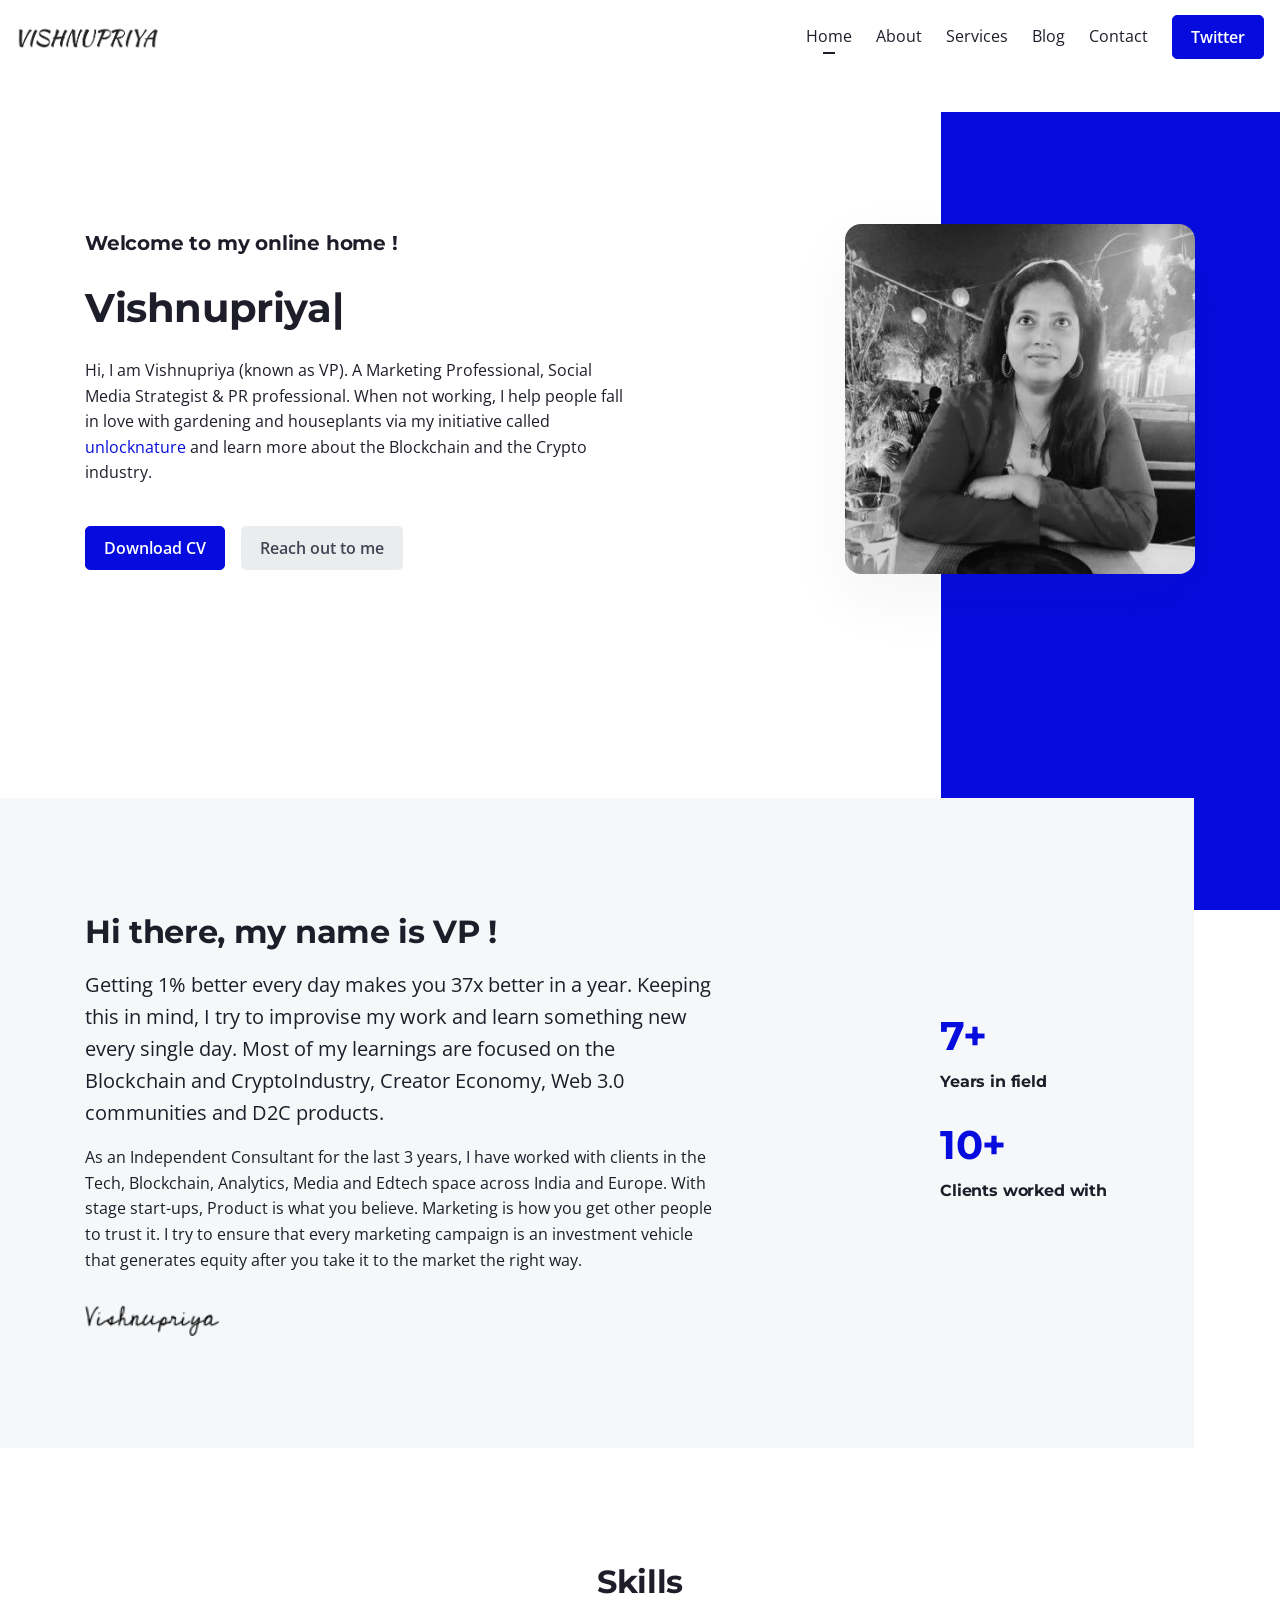
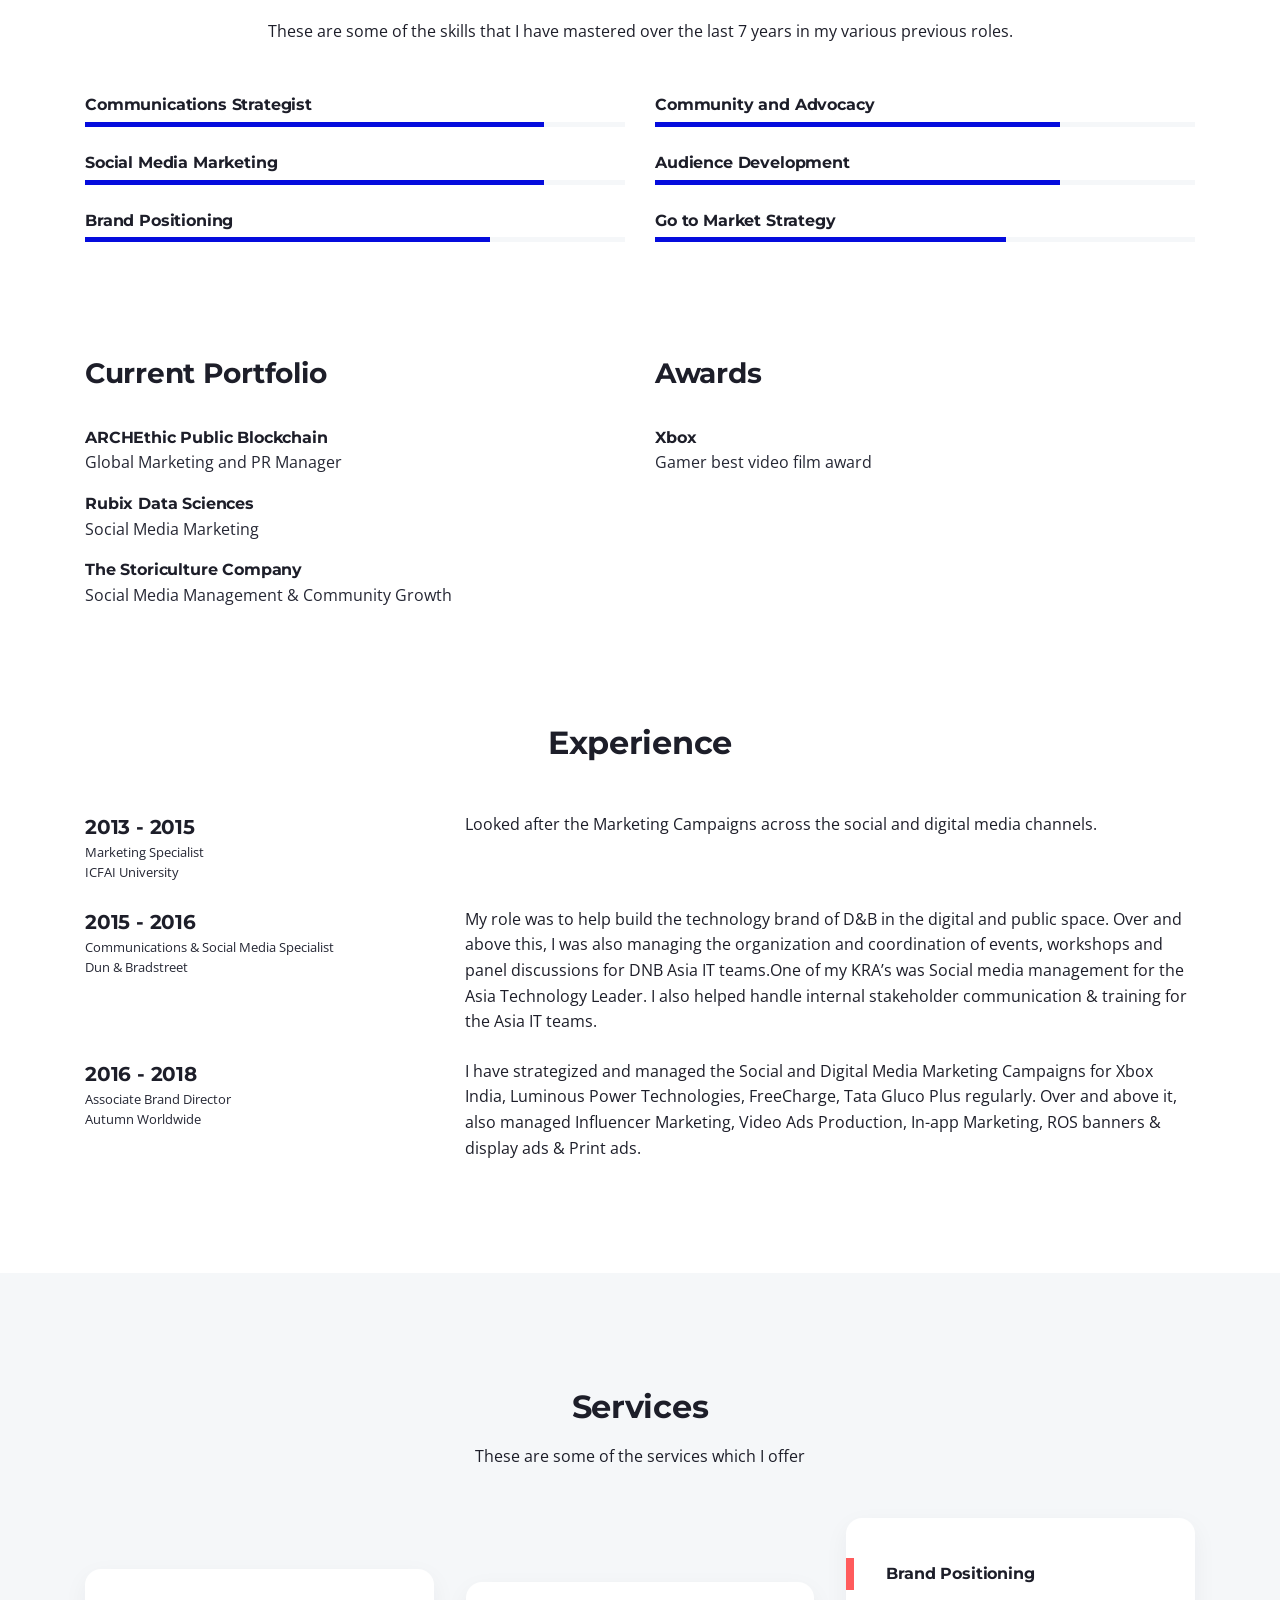
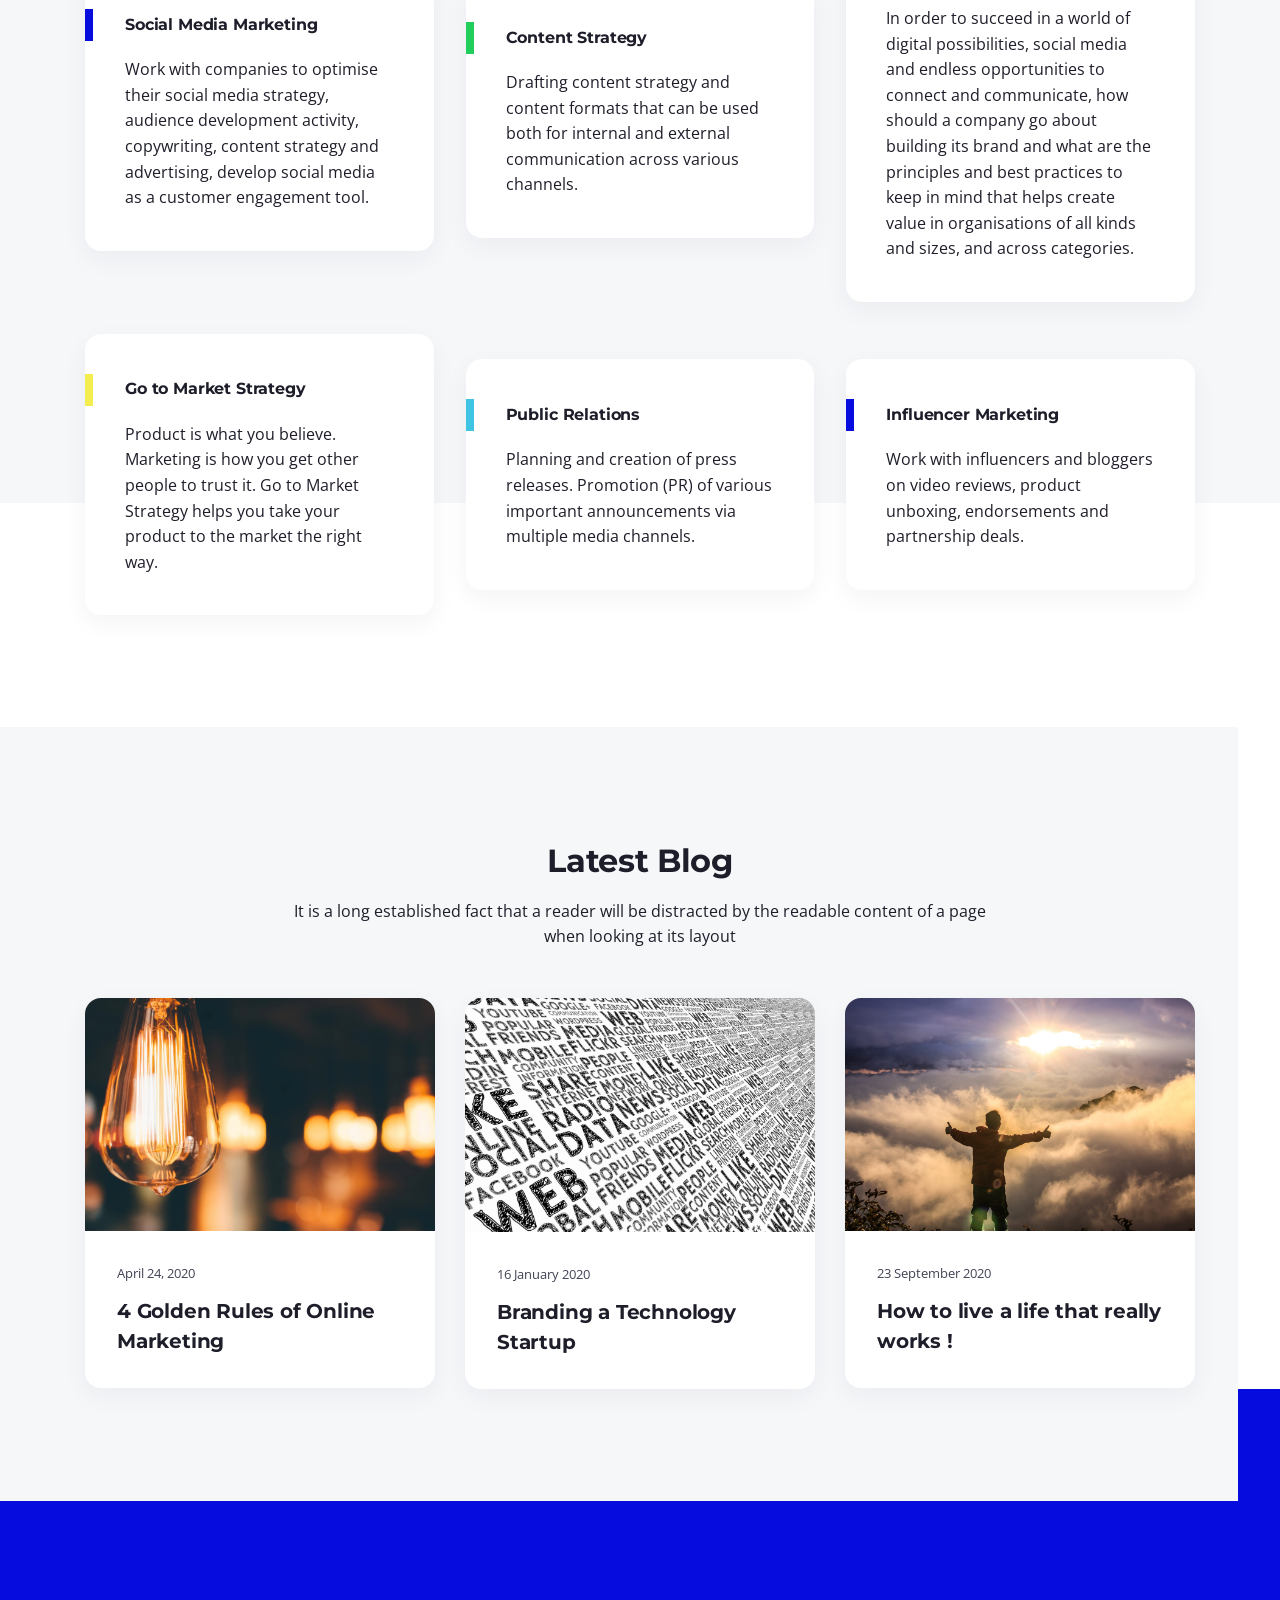
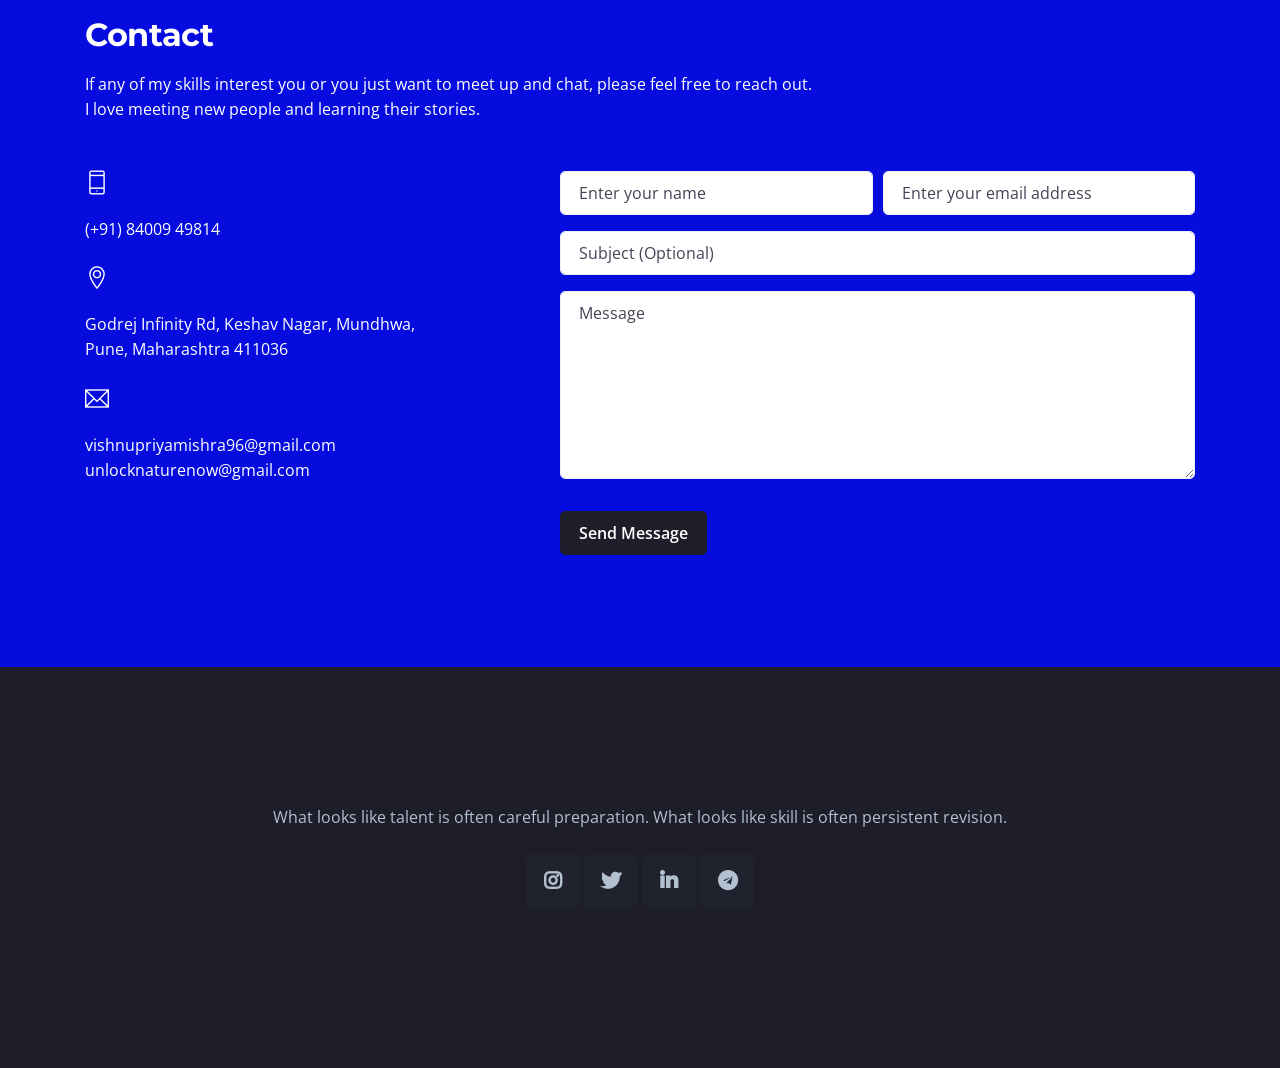
==== commit f966f0c0: "portfolio" ====
--- a/index.html
+++ b/index.html
@@ -77,7 +77,7 @@
           </li>
         </ul>
 
-        <a class="btn btn-primary d-block d-lg-inline-block ml-lg-3" href="https://www.linkedin.com/in/vishnupriyamishra/" target="_blank" rel="noopener nofollow">Linkedin</a>
+        <a class="btn btn-primary d-block d-lg-inline-block ml-lg-3" href="https://twitter.com/vpmishra01" target="_blank" rel="noopener nofollow">Twitter</a>
 
       </div>
     </nav>
@@ -103,7 +103,7 @@
             <h1 class="mb-5">
               <span class="font-weight-bold" data-toggle="typed" data-options='{"strings": ["Vishnupriya", "Marketing Professional", "PR consultant"]}'></span>
             </h1>
-            <p class="mb-7">Hi, I am Vishnupriya (commonly known as VP). A Social Media Marketing Consultant, Brand Marketing Strategist & PR professional. When not working, I help people fall in love with gardening and houseplants via <a href="https://www.instagram.com/unlocknature_/" target="_blank">unlocknature</a> and learn more about the Blockchain and the Crypto industry.</p>
+            <p class="mb-7">Hi, I am Vishnupriya (known as VP). A Marketing Professional, Social Media Strategist & PR professional. When not working, I help people fall in love with gardening and houseplants via my initiative called <a href="https://www.instagram.com/unlocknature_/" target="_blank">unlocknature</a> and learn more about the Blockchain and the Crypto industry.</p>
             <a href="./vp-resume.pdf" target="_blank" class="btn btn-primary d-block d-md-inline-block mb-3 mb-md-0" download>Download CV</a>
             <a href="#contact" class="btn btn-soft-secondary scrollto d-block ml-md-3 d-md-inline-block">Reach out to me</a>
 
@@ -124,7 +124,7 @@
         <div class="row align-items-center">
           <div class="col-lg-7 mb-9 mb-lg-0">
             <h2 class="mb-4">Hi there, my name is VP !</h2>
-            <p class="lead">I’m Vishnupriya a social media marketing consultant, brand marketing strategist & PR professional with over seven years of work experience. Currently I'm trying to be a green activist and diving deep into blockchain space.</p>
+            <p class="lead">Getting 1% better every day makes you 37x better in a year. Keeping this in mind, I try to improvise my work and learn something new every single day. Most of my learnings are focused on the Blockchain and CryptoIndustry, Creator Economy, Web 3.0 communities and D2C products.</p>
             <p class="mb-6">As an Independent Consultant for the last 3 years, I have worked with clients in the Tech, Blockchain, Analytics, Media and Edtech space across India and Europe. With stage start-ups, Product is what you believe. Marketing is how you get other people to trust it. I try to ensure that every marketing campaign is an investment vehicle that generates equity after you take it to the market the right way. 
               </p>
             <img src="assets/images/image123.png" alt="">
@@ -137,8 +137,8 @@
               </div>
 
               <div class="col-sm-4 col-lg-12 mb-5 mb-sm-0 mb-lg-5">
-                <p class="h1 text-primary mb-2"></p>
-                <p class="h6 mb-0"></p>
+                <p class="h1 text-primary mb-2">10+</p>
+                <p class="h6 mb-0">Clients worked with</p>
               </div>
 
               <div class="col-sm-4 col-lg-12">
@@ -169,27 +169,32 @@
             <div class="progress mb-5 rounded-0" style="height:5px">
               <div class="progress-bar" role="progressbar" style="width: 85%" aria-valuenow="85" aria-valuemin="0" aria-valuemax="100"></div>
             </div>
-            <p class="h6 mb-1">Brand Positioning and Go to Market Strategy</p>
+            <p class="h6 mb-1">Brand Positioning</p>
             <div class="progress rounded-0" style="height:5px">
               <div class="progress-bar" role="progressbar" style="width: 75%" aria-valuenow="75" aria-valuemin="0" aria-valuemax="100"></div>
             </div>
           </div>
-          <div class="col-md-6">
+          <div class="col-md-6 mb-4 mb-md-0">
             <p class="h6 mb-1">Community and Advocacy</p>
             <div class="progress mb-5 rounded-0" style="height:5px">
-              <div class="progress-bar" role="progressbar" style="width: 75%" aria-valuenow="75" aria-valuemin="0" aria-valuemax="100"></div>
-            </div>
-            <p class="h6 mb-1">Audience Development </p>
+              <div class="progress-bar" role="progressbar" style="width: 75%" aria-valuenow="85" aria-valuemin="0" aria-valuemax="100"></div>
+            </div>
+            <p class="h6 mb-1">Audience Development</p>
+            <div class="progress mb-5 rounded-0" style="height:5px">
+              <div class="progress-bar" role="progressbar" style="width: 75%" aria-valuenow="85" aria-valuemin="0" aria-valuemax="100"></div>
+            </div>
+            <p class="h6 mb-1">Go to Market Strategy</p>
             <div class="progress rounded-0" style="height:5px">
-              <div class="progress-bar" role="progressbar" style="width: 75%" aria-valuenow="75" aria-valuemin="0" aria-valuemax="100"></div>
-            </div>
-          </div>
+              <div class="progress-bar" role="progressbar" style="width: 65%" aria-valuenow="75" aria-valuemin="0" aria-valuemax="100"></div>
+            </div>
+          </div>
+        
         </div>
 
         <div class="row mb-9 mb-xl-12">
           <div class="col-md-6">
             <h5 class="h3 text-center text-lg-left mb-6">Current Portfolio</h5>
-            <p class="h6 mb-0">ArchEthic Public Blockchain</p>
+            <p class="h6 mb-0">ARCHEthic Public Blockchain</p>
             <p class="text-gray-800">Global Marketing and PR Manager</p>
             <p class="h6 mb-0">Rubix Data Sciences</p>
             <p class="text-gray-800">Social Media Marketing</p>
@@ -209,7 +214,7 @@
         <div class="row mb-5">
           <div class="col-lg-4 mb-1 mb-lg-0">
             <p class="h5 mb-0">2013 - 2015</p>
-            <p class="small text-gray-800"> Marketing Specialist, ICFAI University</p>
+            <p class="small text-gray-800"> Marketing Specialist<br>ICFAI University</p>
           </div>
           <div class="col-lg-8">
             <p>Looked after the Marketing Campaigns across the social and digital media channels.</p>
@@ -219,7 +224,7 @@
         <div class="row mb-5">
           <div class="col-lg-4 mb-1 mb-lg-0">
             <p class="h5 mb-0">2015 - 2016</p>
-            <p class="small text-gray-800"> Communications & Social Media Specialist, Dun & Bradstreet</p>
+            <p class="small text-gray-800"> Communications & Social Media Specialist <br>Dun & Bradstreet</p>
           </div>
           <div class="col-lg-8">
             <p>My role was to help build the technology brand of D&B in the digital and public space. Over and above this, I was also managing the organization and coordination of events, workshops and panel discussions for DNB Asia IT teams.
@@ -232,28 +237,11 @@
         <div class="row">
           <div class="col-lg-4 mb-1 mb-lg-0">
             <p class="h5 mb-0">2016 - 2018</p>
-            <p class="small text-gray-800">Associate Brand Director, Autumn Worldwide</p>
+            <p class="small text-gray-800">Associate Brand Director<br>Autumn Worldwide</p>
           </div>
           <div class="col-lg-8">
-            <p>I have strategized and managed the Social and Digital Media Marketing Campaigns for 
-              Xbox India,
-              Luminous Power Technologies,
-              FreeCharge,
-              Tata Gluco Plus regularly. 
-              
-              Over and above it, also managed
-              
-              Influencer Marketing,
-              
-              Video Ads Production,
-              
-              In-app Marketing, ROS banners & display ads for FreeCharge,
-              
-              Print ads - Conceptualization and translation, 
-              
-              New Product launch Campaigns.
-              
-            </p>
+            <p>I have strategized and managed the Social and Digital Media Marketing Campaigns for Xbox India, Luminous Power Technologies, FreeCharge, Tata Gluco Plus regularly.
+              Over and above it, also managed Influencer Marketing, Video Ads Production, In-app Marketing, ROS banners & display ads & Print ads.</p>
           </div>
         </div>
       </div>
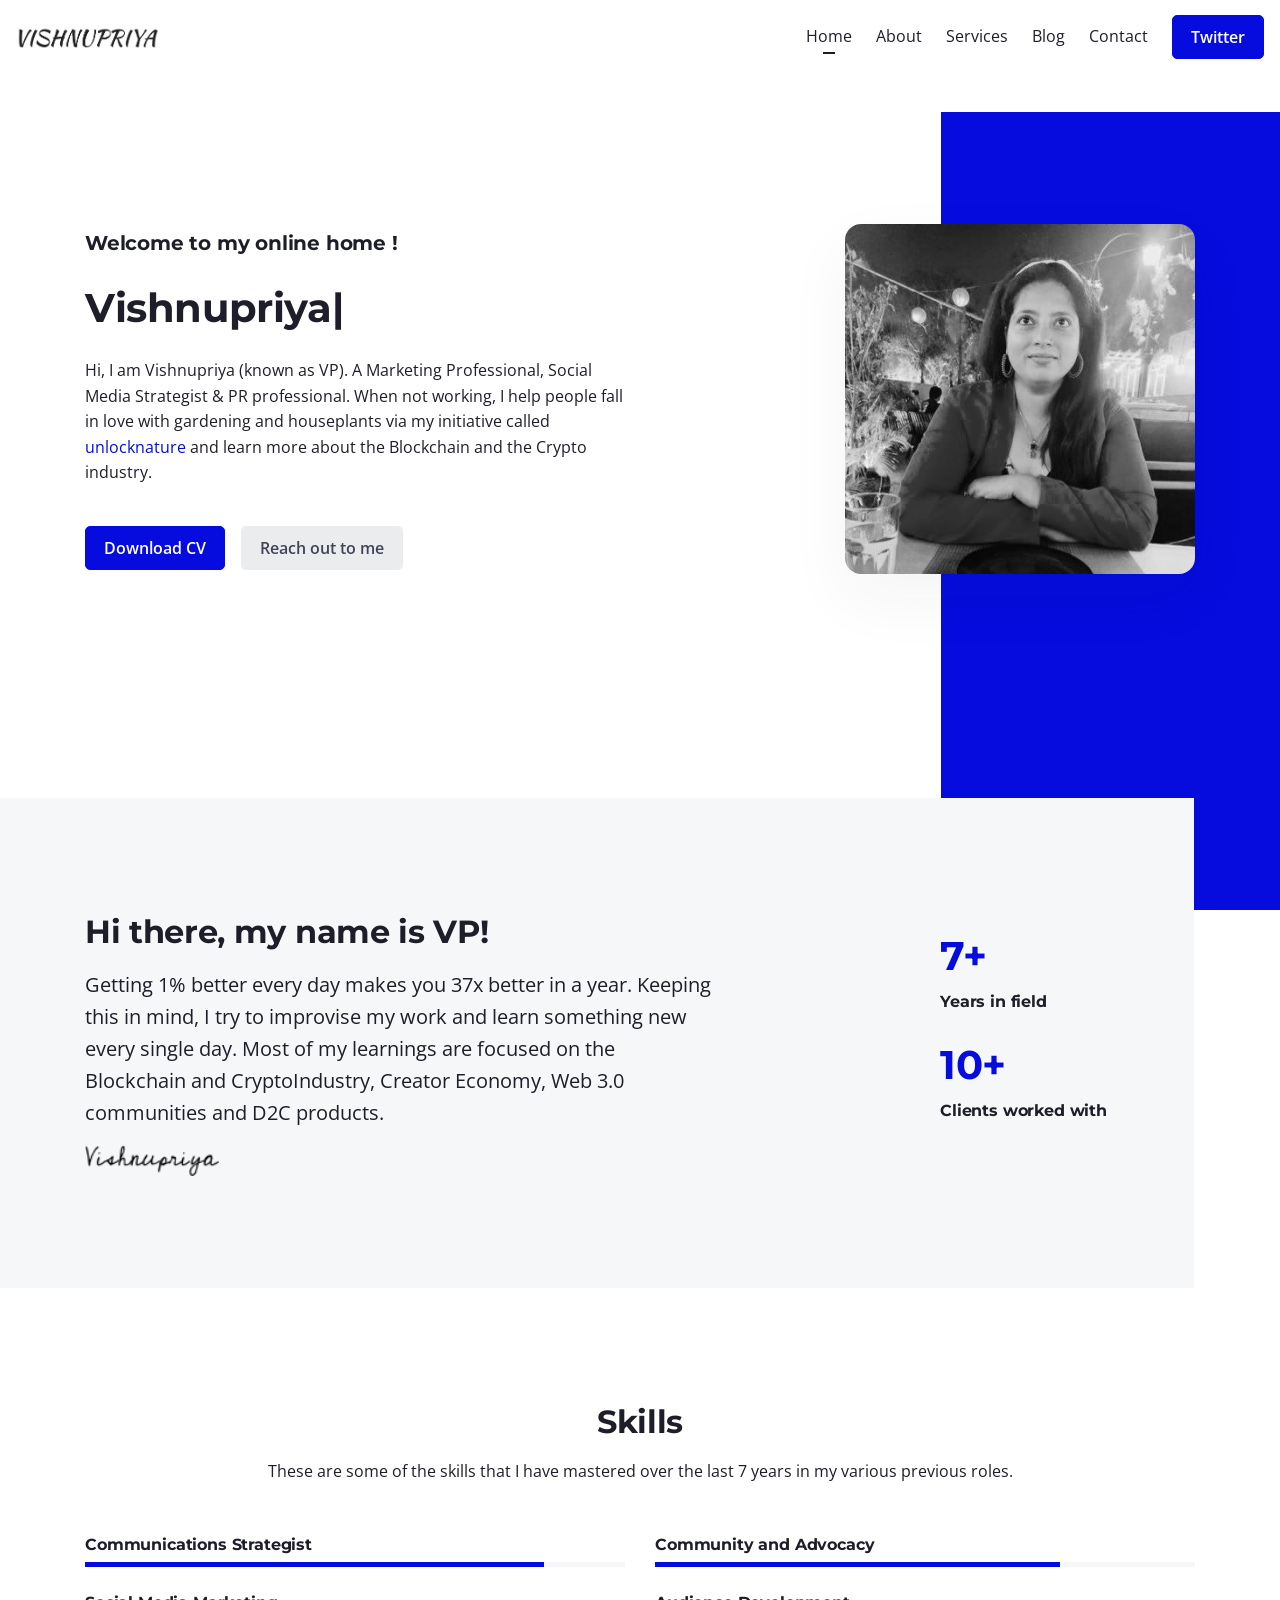
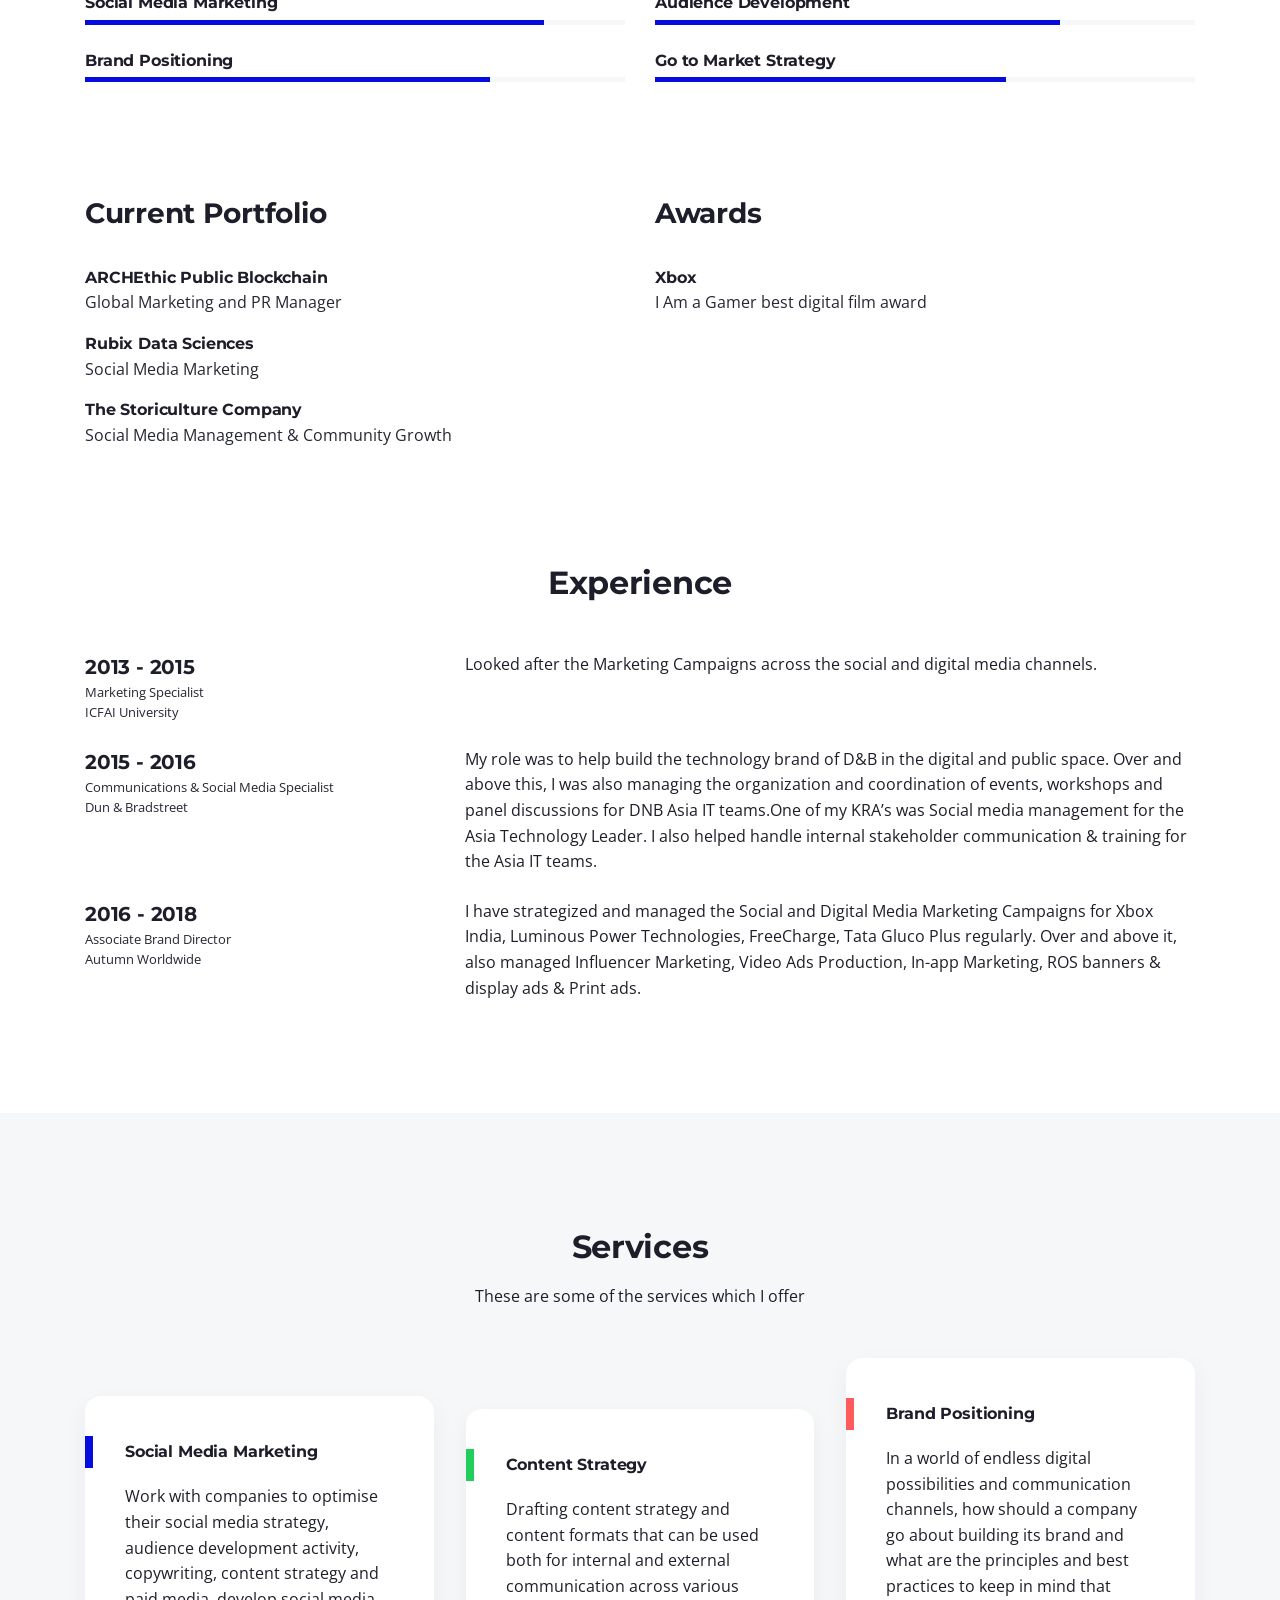
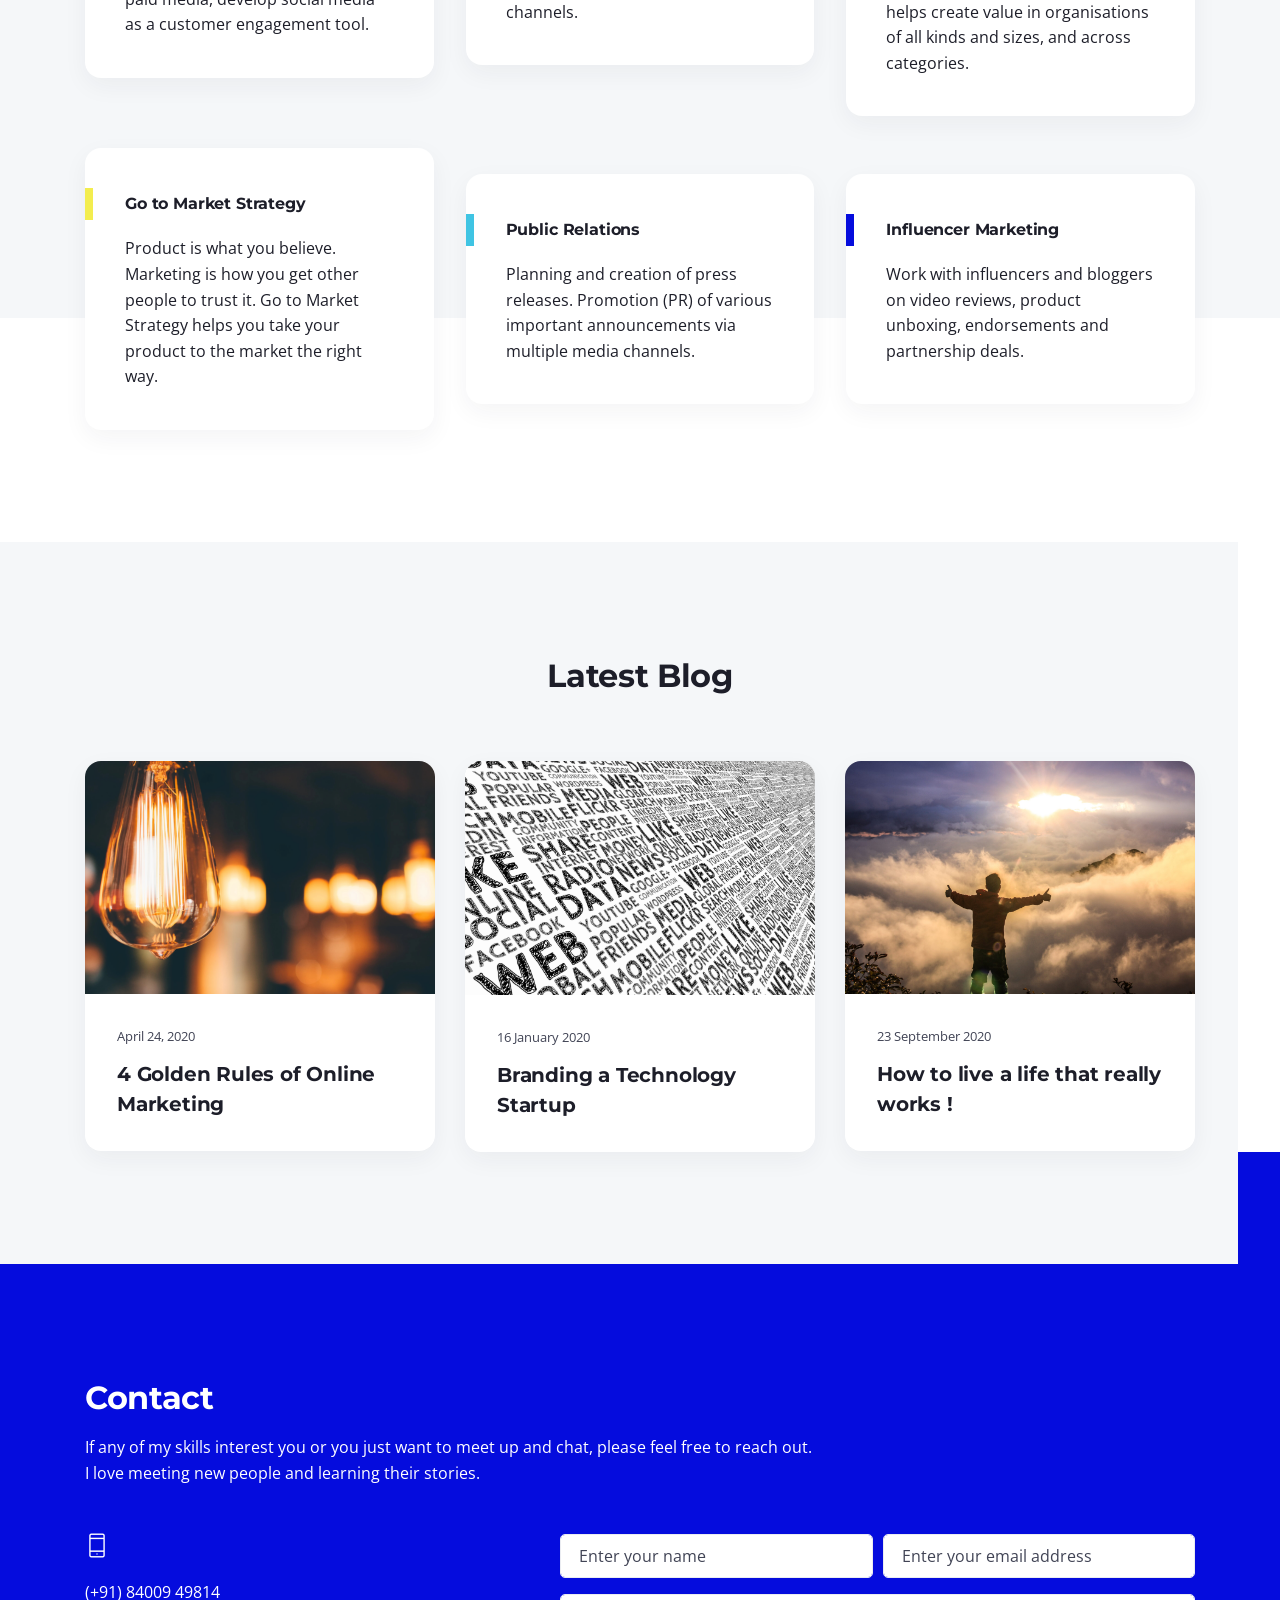
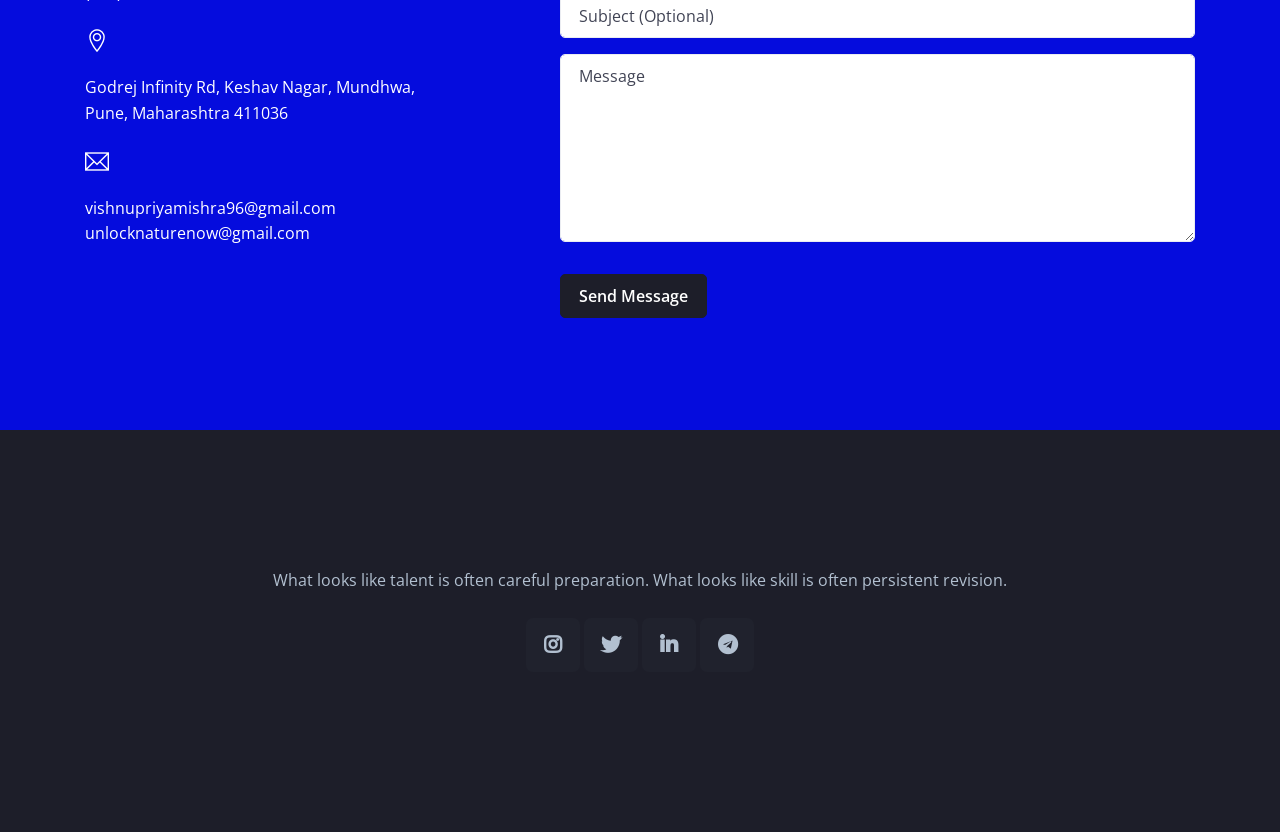
==== commit fb03f89e: "portfolio2" ====
--- a/index.html
+++ b/index.html
@@ -123,10 +123,9 @@
       <div class="container">
         <div class="row align-items-center">
           <div class="col-lg-7 mb-9 mb-lg-0">
-            <h2 class="mb-4">Hi there, my name is VP !</h2>
+            <h2 class="mb-4">Hi there, my name is VP!</h2>
             <p class="lead">Getting 1% better every day makes you 37x better in a year. Keeping this in mind, I try to improvise my work and learn something new every single day. Most of my learnings are focused on the Blockchain and CryptoIndustry, Creator Economy, Web 3.0 communities and D2C products.</p>
-            <p class="mb-6">As an Independent Consultant for the last 3 years, I have worked with clients in the Tech, Blockchain, Analytics, Media and Edtech space across India and Europe. With stage start-ups, Product is what you believe. Marketing is how you get other people to trust it. I try to ensure that every marketing campaign is an investment vehicle that generates equity after you take it to the market the right way. 
-              </p>
+           
             <img src="assets/images/image123.png" alt="">
           </div>
           <div class="col-lg-3 offset-lg-2">
@@ -205,7 +204,7 @@
           <div class="col-md-6 mb-7 mb-md-0">
             <h5 class="h3 text-center text-lg-left mb-6">Awards</h5>
             <p class="h6 mb-0">Xbox</p>
-            <p class="text-gray-800">Gamer best video film award</p>
+            <p class="text-gray-800">I Am a Gamer best digital film award</p>
           </div>
         </div>
 
@@ -264,7 +263,7 @@
                 <div class="w--2 h--8 bg-primary mr-6 my-0"></div>
                 <h4 class="h6 mb-0">Social Media Marketing</h4>
               </div>
-              <p>Work with companies to optimise their social media strategy, audience development activity, copywriting, content strategy and advertising, develop social media as a customer engagement tool.</p>
+              <p>Work with companies to optimise their social media strategy, audience development activity, copywriting, content strategy and paid media, develop social media as a customer engagement tool.</p>
             </div>
           </div>
 
@@ -284,7 +283,7 @@
                 <div class="w--2 h--8 bg-danger mr-6 my-0"></div>
                 <h4 class="h6 mb-0">Brand Positioning</h4>
               </div>
-              <p>In order to succeed in a world of digital possibilities, social media and endless opportunities to connect and communicate, how should a company go about building its brand and what are the principles and best practices to keep in mind that helps create value in organisations of all kinds and sizes, and across categories.
+              <p>In a world of endless digital possibilities and communication channels, how should a company go about building its brand and what are the principles and best practices to keep in mind that helps create value in organisations of all kinds and sizes, and across categories.
               </p>
             </div>
           </div>
@@ -337,7 +336,7 @@
         <div class="row mb-8">
           <div class="col-lg-8 mx-auto text-center">
             <h2 class="mb-4">Latest Blog</h2>
-            <p>It is a long established fact that a reader will be distracted by the readable content of a page when looking at its layout</p>
+            
           </div>
         </div>
         <div class="row">
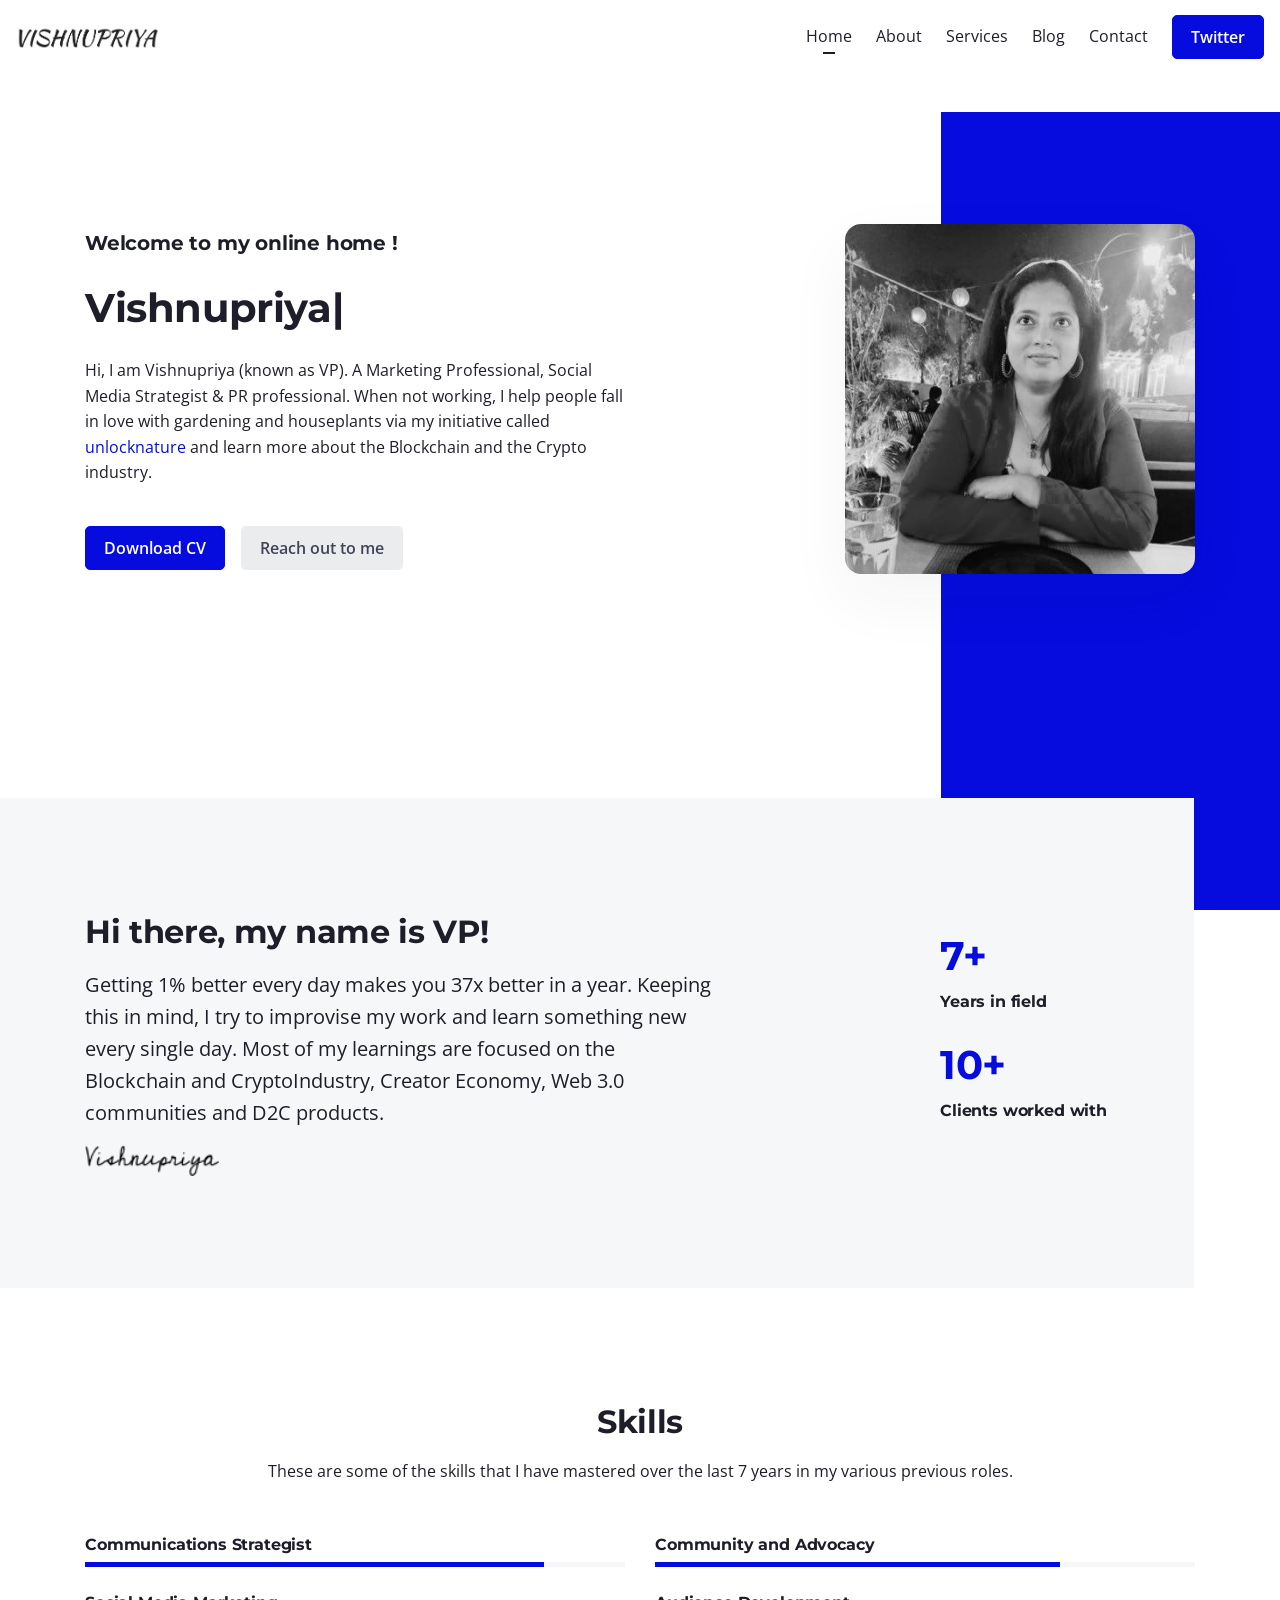
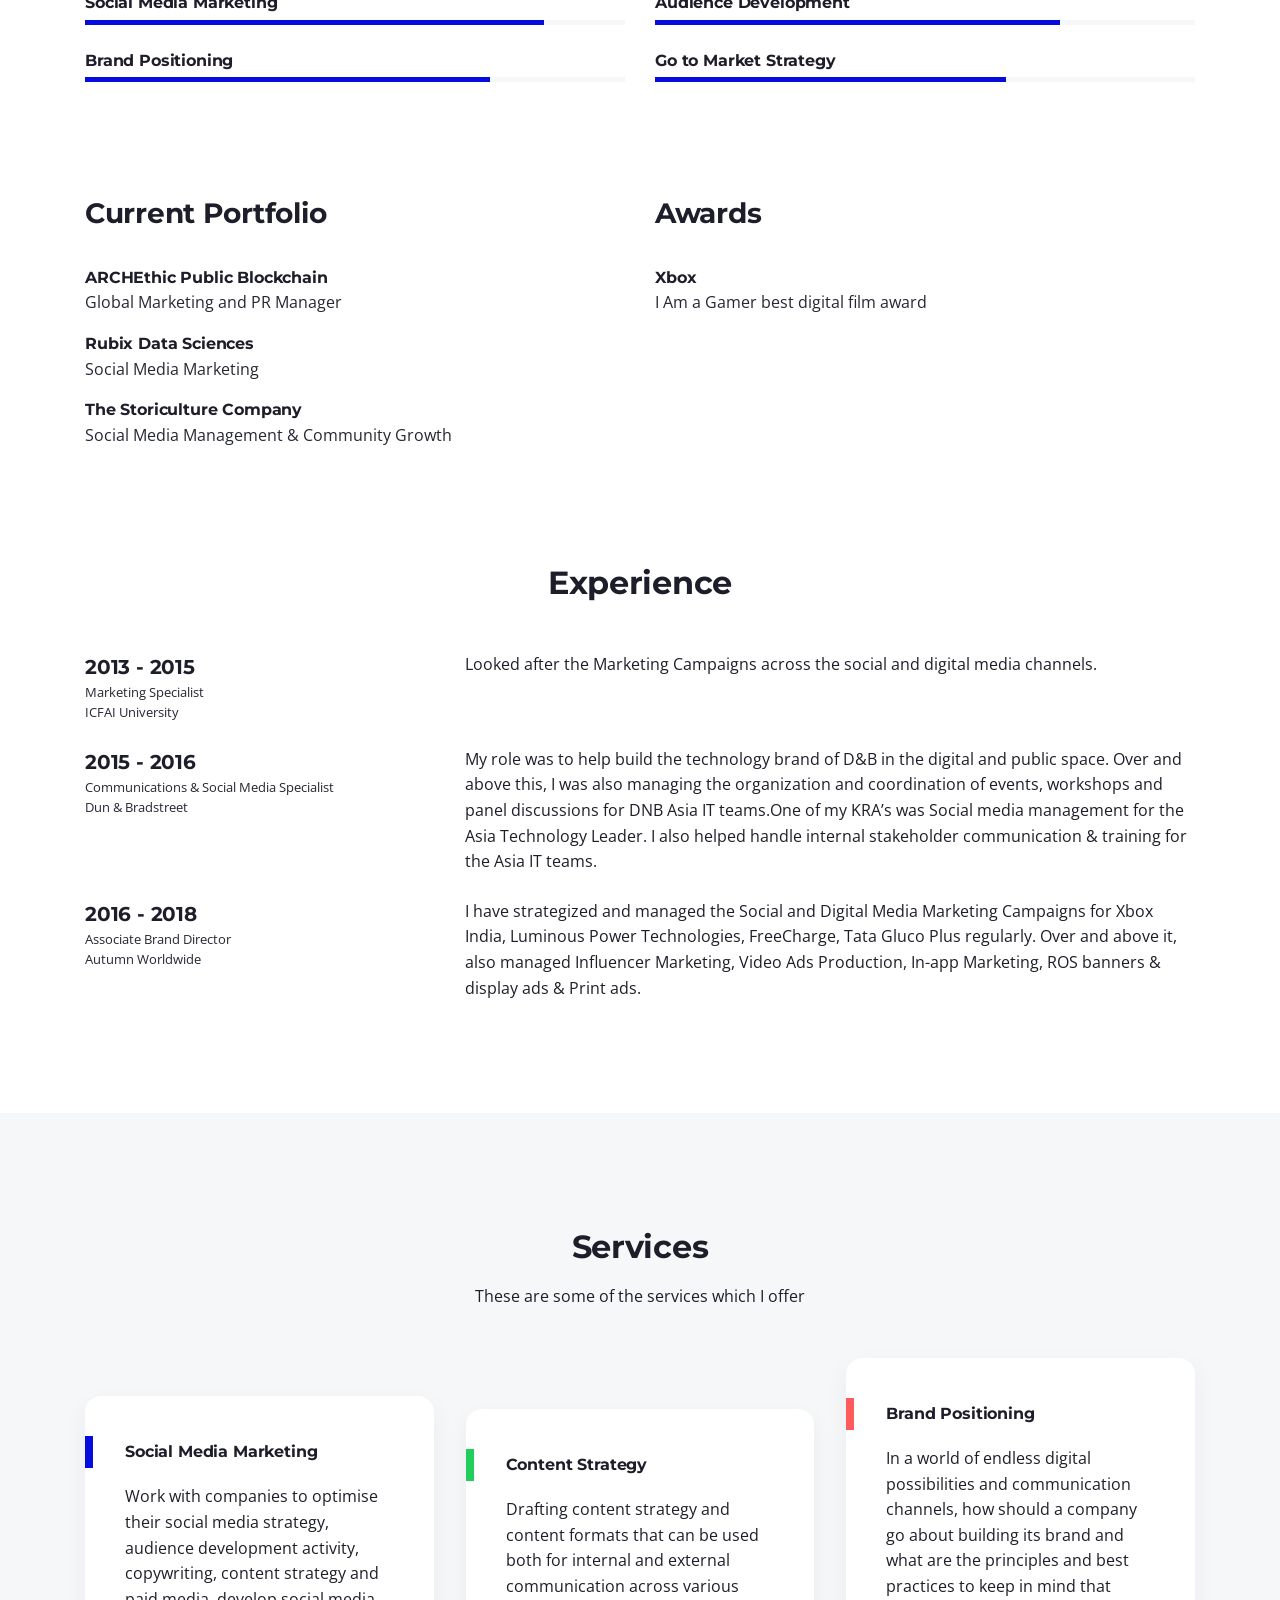
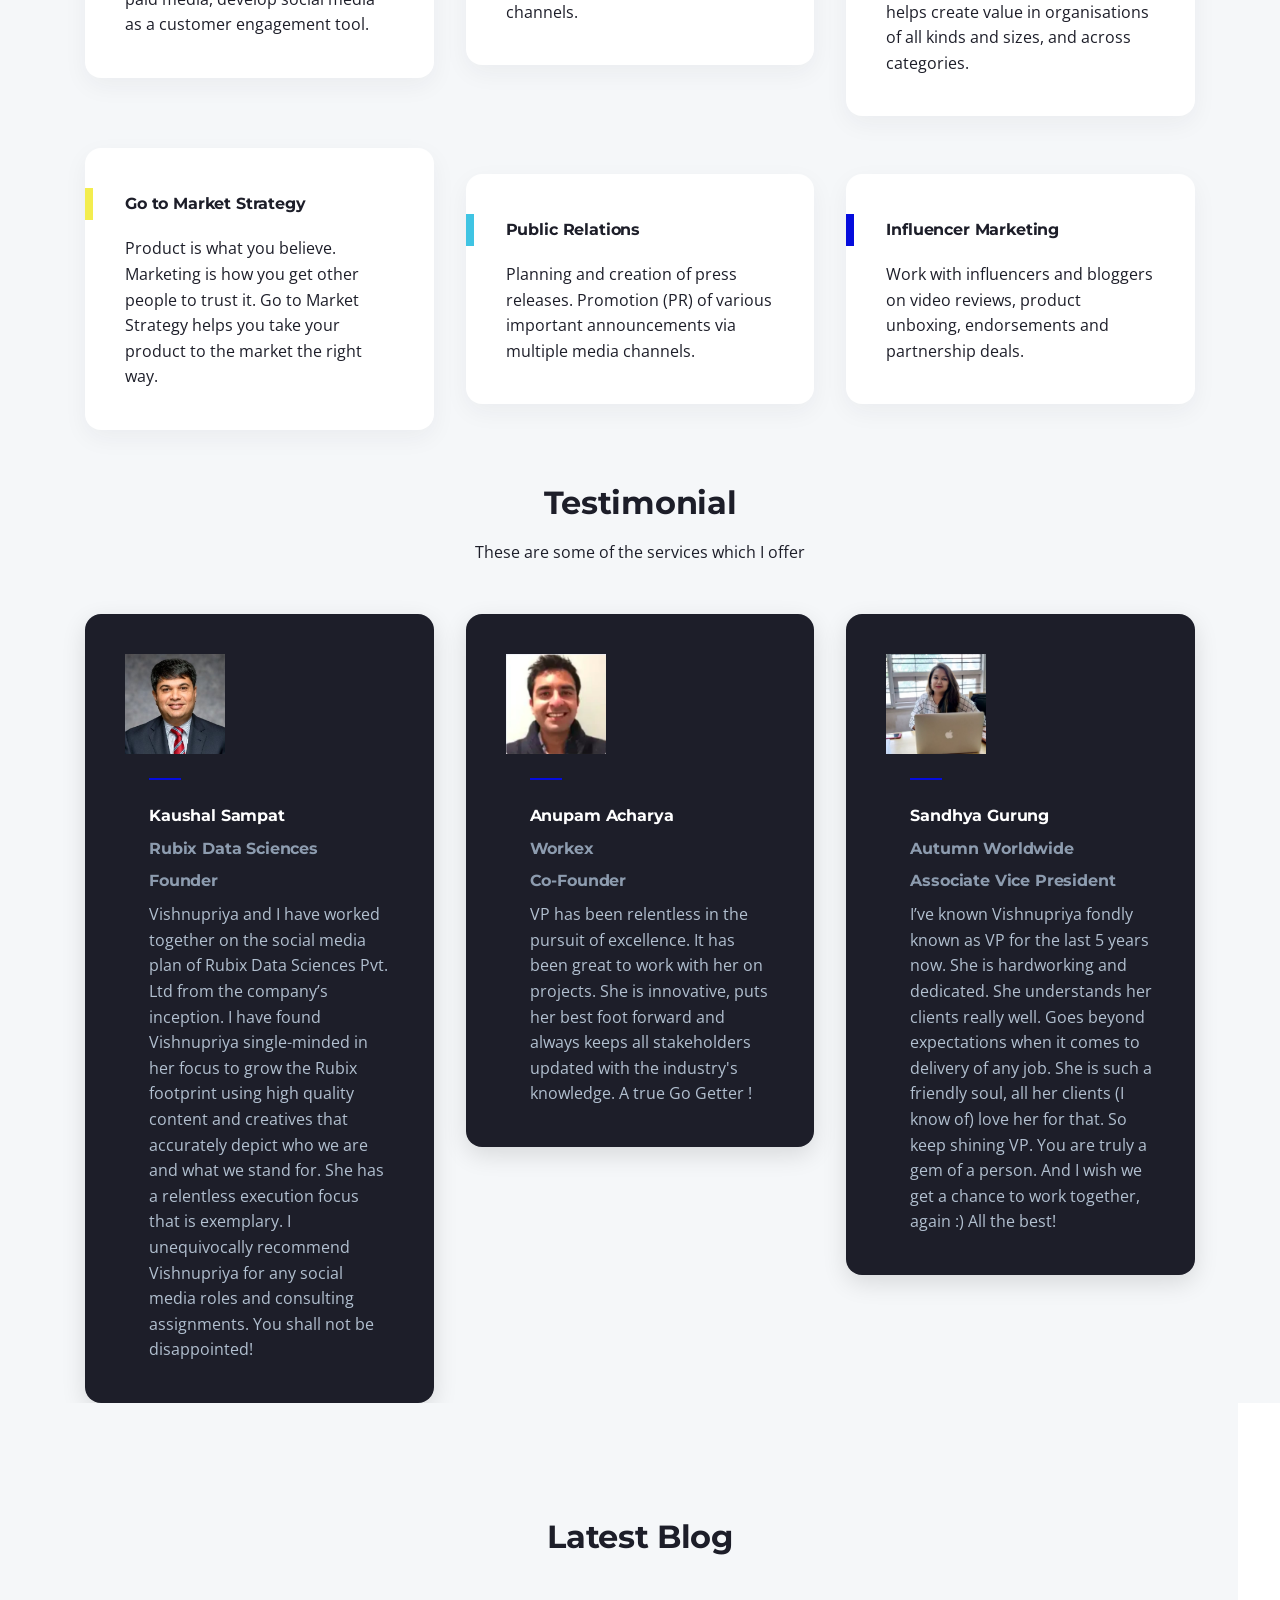
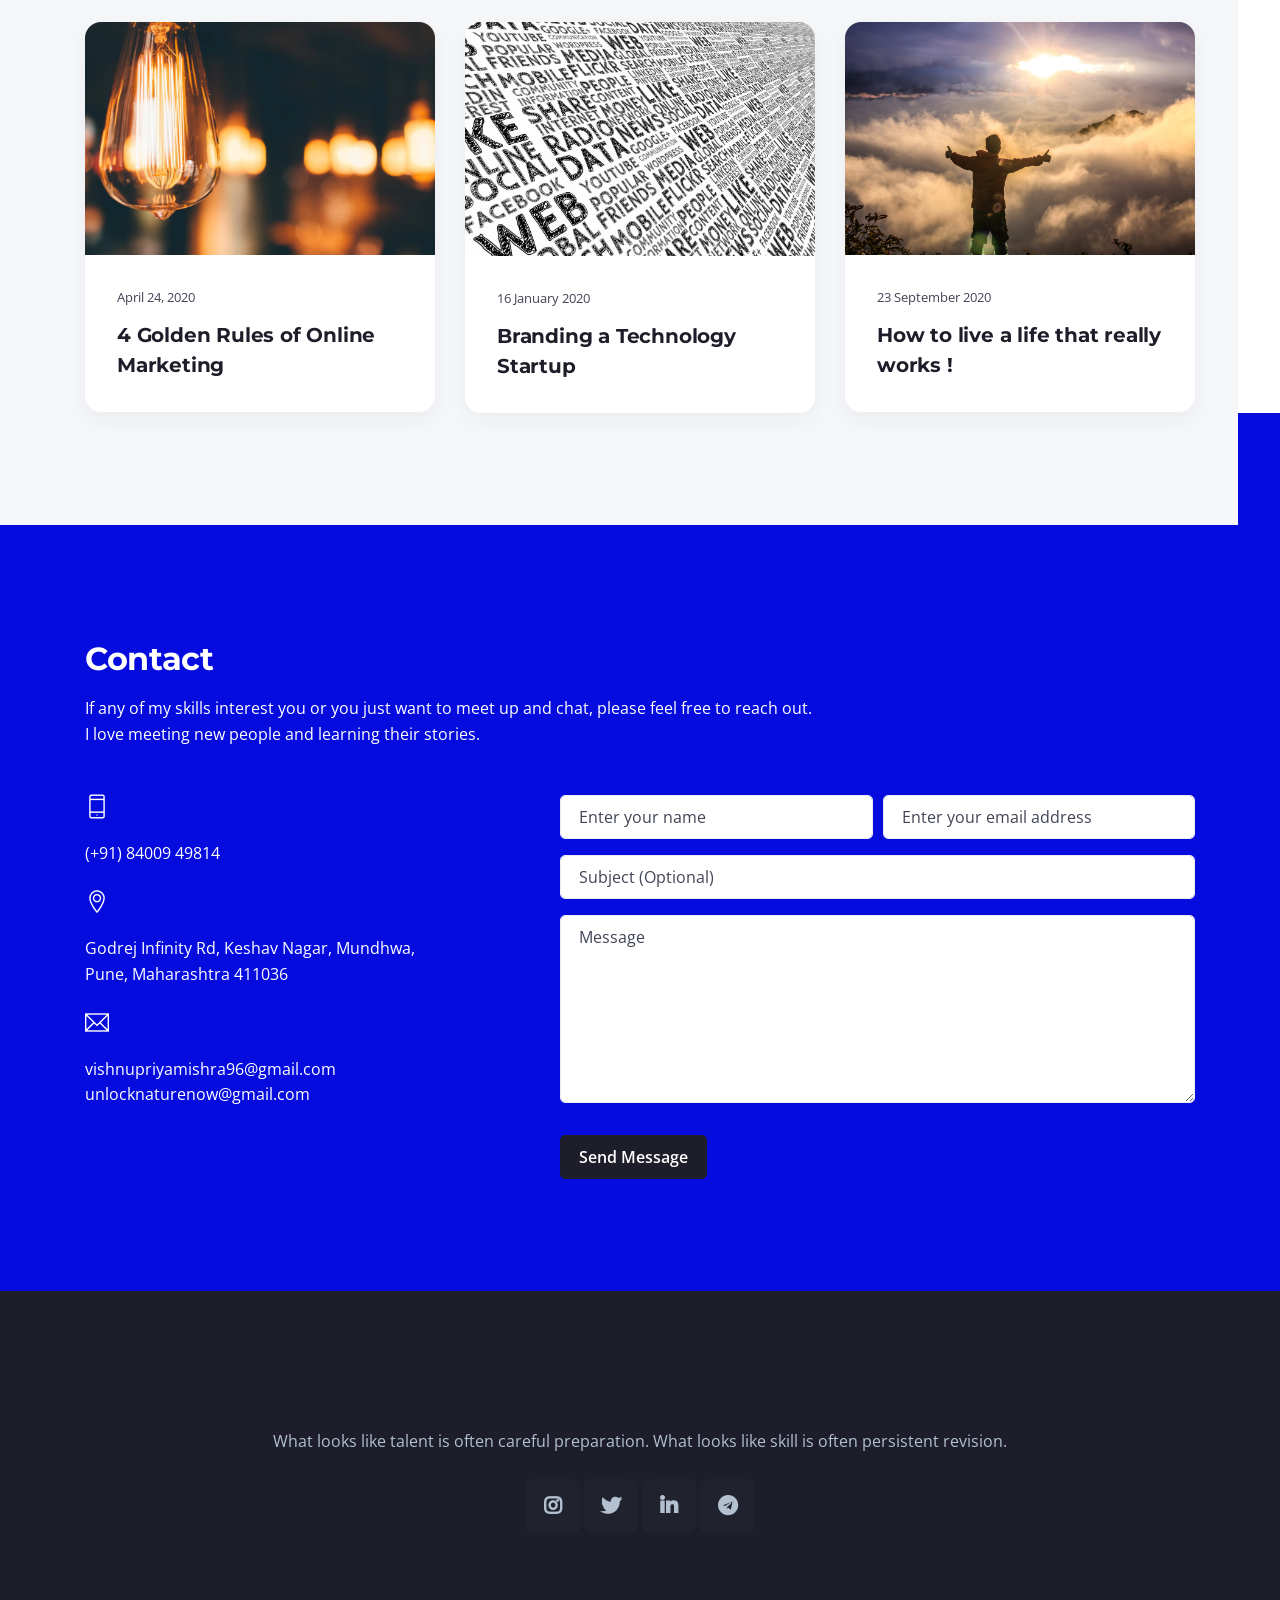
==== commit 03068e19: "testimonial" ====
--- a/index.html
+++ b/index.html
@@ -322,10 +322,66 @@
       </div>
     </section>
 
-    <!-- Portfolio -->
-    <section id="portfolio" class="py-9 py-xl-12 bg-white">
+    <section id="services" class="pt-9 pt-xl-12 pb-0 bg-light">
+      <div class="container">
+        <div class="row mb-8">
+          
+          <div class="col-lg-9 mx-auto text-center">
+            <br>
+            <br>
+            <h2 class="mb-4">Testimonial</h2>
+            <p>These are some of the services which I offer</p>
+          </div>
+        </div>
+        <div class="row mx-n4 mt-n6">
+
+          <div class="col-md-6 col-lg-4 px-4 pt-6">
+            <div class="p-7 shadow-dark shadow-lift rounded-3x bg-gray-900">
+              <div class="icon icon-6x text-primary mb-4">
+                <img src="assets/images/testimonial/1.jpeg" width="100px" height="100px">
+              </div>
+              <div class="divider bg-primary ml-5"></div>
+              <h4 class="h6 text-white pl-5">Kaushal Sampat</h4>
+              <h4 class="h6 text-gray-500 pl-5">Rubix Data Sciences</h4>
+              <h4 class="h6 text-gray-500 pl-5" >Founder</h4>
+              
+              <p class="text-gray-400 pl-5">Vishnupriya and I have worked together on the social media plan of Rubix Data Sciences Pvt. Ltd from the company’s inception. I have found Vishnupriya single-minded in her focus to grow the Rubix footprint using high quality content and creatives that accurately depict who we are and what we stand for. She has a relentless execution focus that is exemplary. I unequivocally recommend Vishnupriya for any social media roles and consulting assignments. You shall not be disappointed!</p>
+            </div>
+          </div>
+
+          <div class="col-md-6 col-lg-4 px-4 pt-6">
+            <div class="p-7 shadow-dark shadow-lift rounded-3x bg-gray-900">
+              <div class="icon icon-6x text-primary mb-4">
+                <img src="assets/images/testimonial/2.png" width="100px" height="100px">
+              </div>
+              <div class="divider bg-primary ml-5"></div>
+              <h4 class="h6 text-white pl-5">Anupam Acharya </h4>
+              <h4 class="h6 text-gray-500 pl-5">Workex</h4>
+              <h4 class="h6 text-gray-500 pl-5">Co-Founder</h4>
+              <p class="text-gray-400 pl-5">VP has been relentless in the pursuit of excellence. It has been great to work with her on projects. She is innovative, puts her best foot forward and always keeps all stakeholders updated with the industry's knowledge. A true Go Getter !</p>
+            </div>
+          </div>
+
+          <div class="col-md-6 col-lg-4 px-4 pt-6">
+            <div class="p-7 shadow-dark shadow-lift rounded-3x bg-gray-900">
+              <div class="icon icon-6x text-primary mb-4">
+                <img src="assets/images/testimonial/3.jpeg" width="100px" height="100px">
+              </div>
+              <div class="divider bg-primary ml-5"></div>
+              <h4 class="h6 text-white pl-5">Sandhya Gurung</h4>
+              <h4 class="h6 text-gray-500 pl-5">Autumn Worldwide</h4>
+              <h4 class="h6 text-gray-500 pl-5">Associate Vice President</h4>
+              <p class="text-gray-400 pl-5">I’ve known Vishnupriya fondly known as VP for the last 5 years now. She is hardworking and dedicated. She understands her clients really well. Goes beyond expectations when it comes to delivery of any job. She is such a friendly soul, all her clients (I know of) love her for that. So keep shining VP. You are truly a gem of a person. And I wish we get a chance to work together, again :) All the best! </p>
+            </div>
+          </div>
+
+          
+
+        </div>
+      </div>
+    </section>
+
     
-    </section>
 
     <!-- Blog -->
     <section id="blog" class="py-9 py-xl-12 zindex-2">
